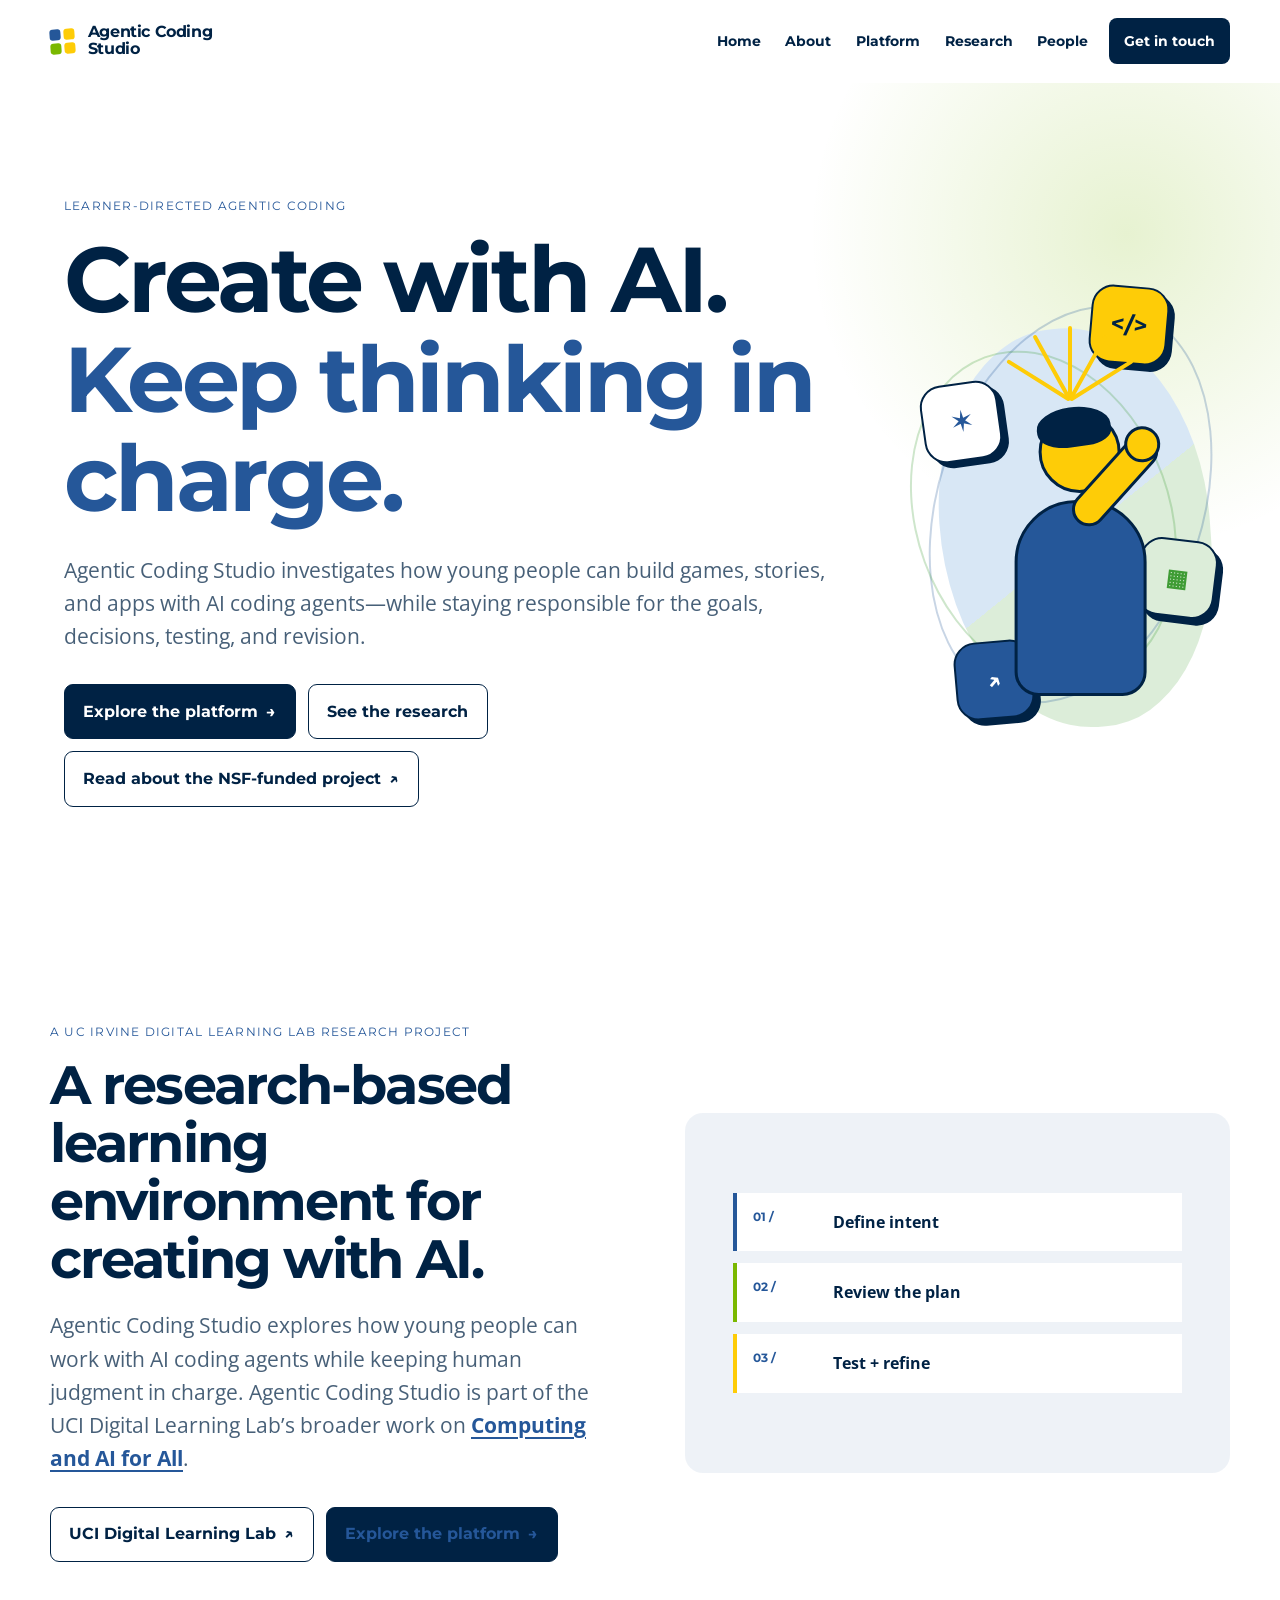
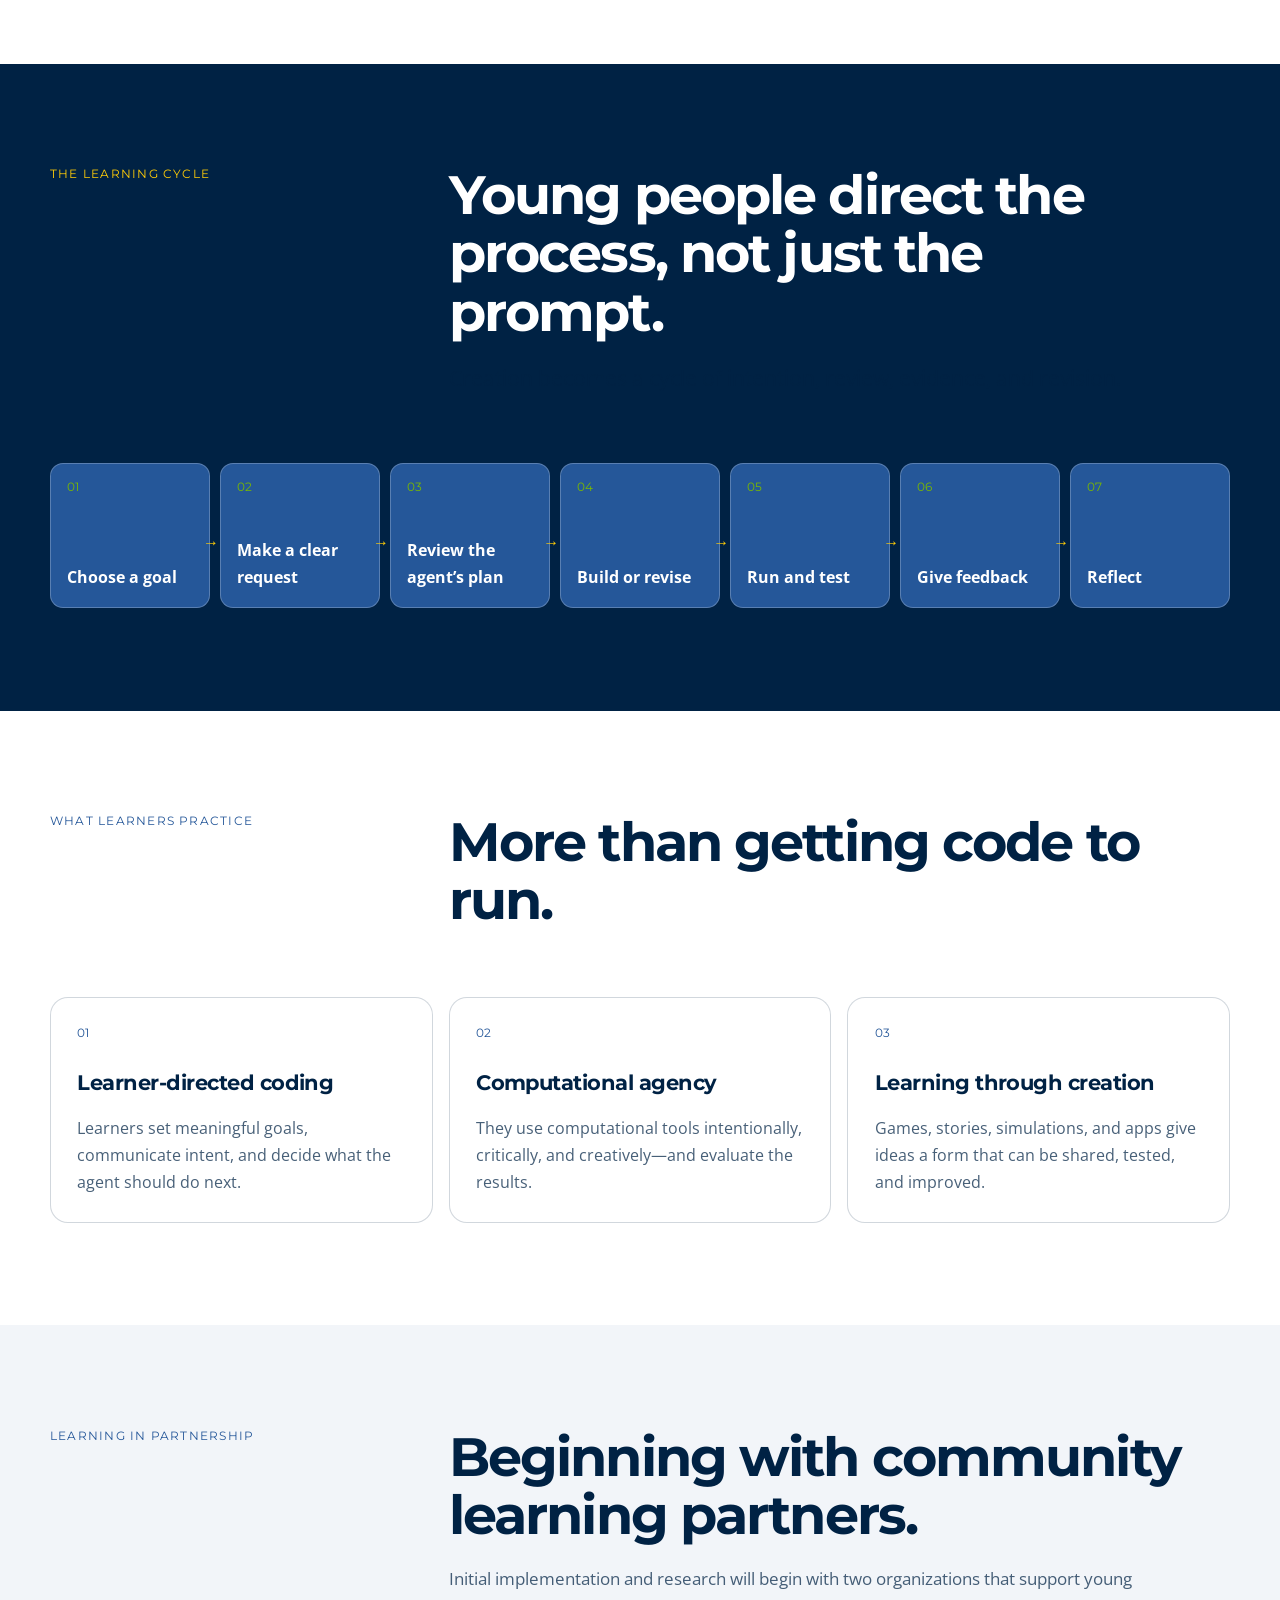
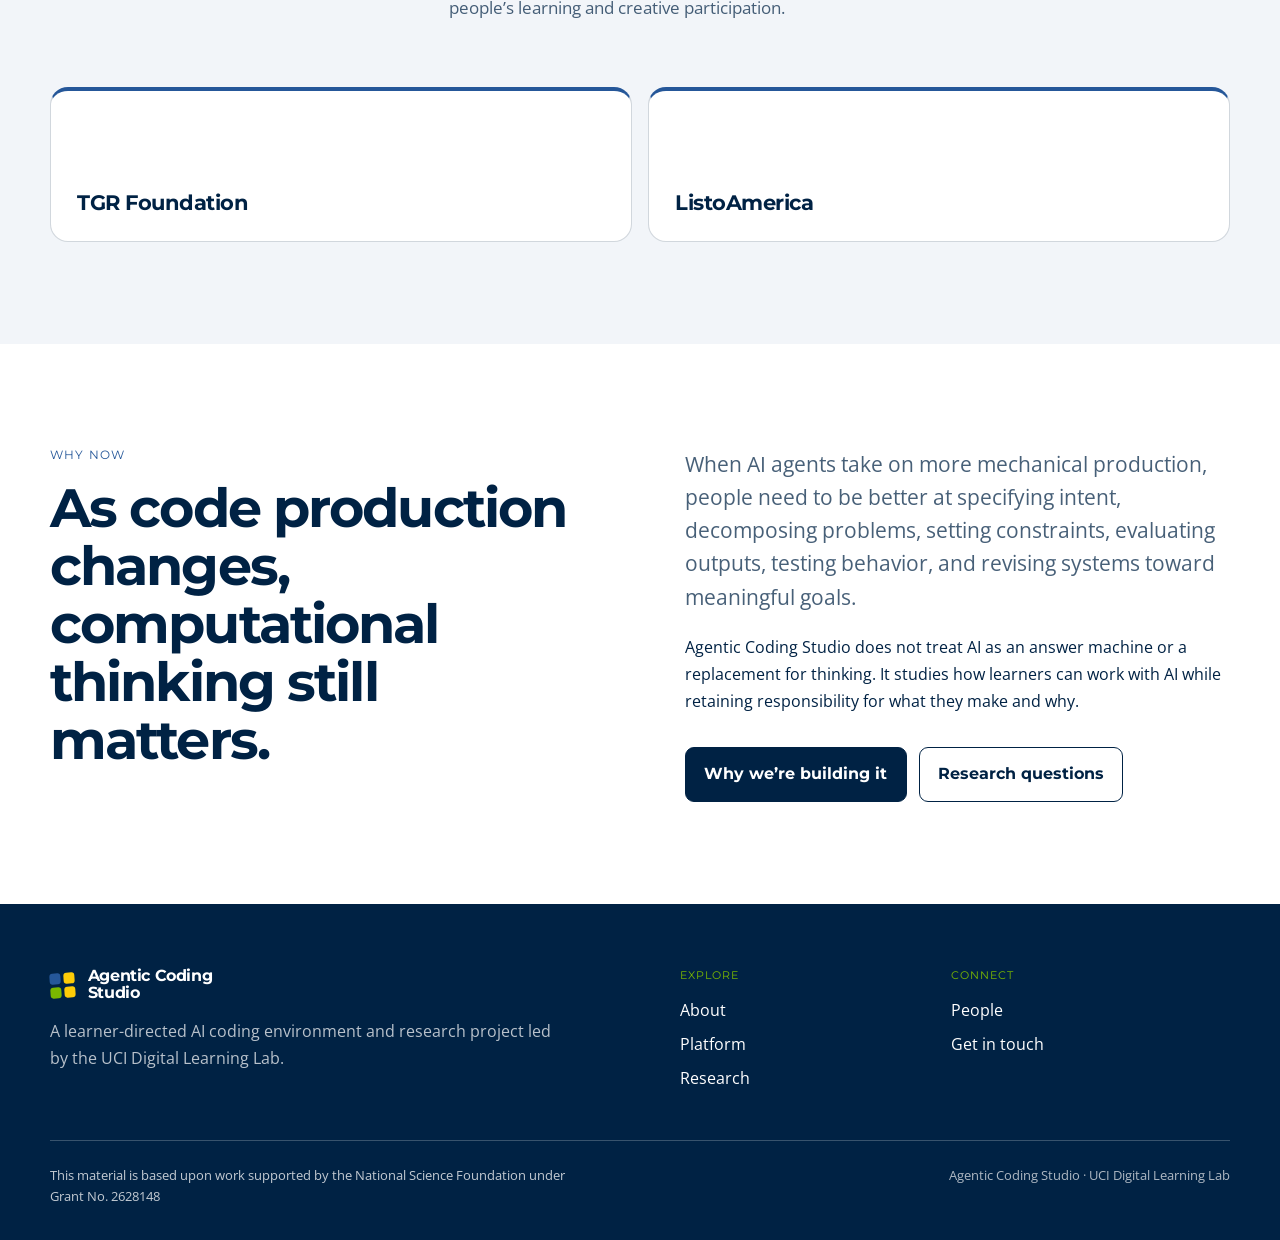
==== index.html @ 03800090 "Style NSF project link as hero button" ====
<!doctype html><html lang="en"><head><meta charset="utf-8"><meta name="viewport" content="width=device-width,initial-scale=1"><meta name="description" content="Young people create with AI while directing, testing, and revising the computational process."><title>Home | Agentic Coding Studio</title><link rel="stylesheet" href="assets/styles.css"></head><body><a class="skip-link" href="#main">Skip to main content</a>
<header class="site-header"><div class="container nav-wrap">
<a class="brand" href="index.html" aria-current="page" aria-label="Agentic Coding Studio home"><span class="brand-mark" aria-hidden="true"><i></i><i></i><i></i><i></i></span><span>Agentic Coding<br>Studio</span></a>
<button class="menu-button" type="button" aria-expanded="false" aria-controls="site-nav">Menu</button>
<nav aria-label="Primary"><ul class="nav-list" id="site-nav">
<li><a href="index.html">Home</a></li><li><a href="about.html">About</a></li><li><a href="platform.html">Platform</a></li><li><a href="research.html">Research</a></li><li><a href="people.html">People</a></li><li><a class="contact-link" href="contact.html">Get in touch</a></li>
</ul></nav></div></header>
<main id="main">
<section class="hero hero-home"><div class="container hero-grid"><div><p class="eyebrow">Learner-directed agentic coding</p><h1>Create with AI.<br><span>Keep thinking in charge.</span></h1><p class="lede">Agentic Coding Studio investigates how young people can build games, stories, and apps with AI coding agents—while staying responsible for the goals, decisions, testing, and revision.</p><div class="actions"><a class="button" href="platform.html">Explore the platform <span aria-hidden="true">→</span></a><a class="button secondary" href="research.html">See the research</a><a class="button secondary" href="https://drive.google.com/file/d/1i6zkVuX5a1_tt1JKTI5XqCLp001dNQ0z/view" target="_blank" rel="noopener">Read about the NSF-funded project <span aria-hidden="true">↗</span></a></div></div><div class="hero-empowerment" aria-label="A learner's idea expanding into code, creative projects, and new possibilities" role="img"><div class="amplify-orbit orbit-one"></div><div class="amplify-orbit orbit-two"></div><div class="possibility possibility-code" aria-hidden="true"><span>&lt;/&gt;</span></div><div class="possibility possibility-idea" aria-hidden="true"><span>✶</span></div><div class="possibility possibility-build" aria-hidden="true"><span>▦</span></div><div class="possibility possibility-grow" aria-hidden="true"><span>↗</span></div><div class="learner" aria-hidden="true"><span class="learner-head"></span><span class="learner-body"></span><span class="learner-arm"></span></div><div class="amplify-rays" aria-hidden="true"><i></i><i></i><i></i><i></i><i></i></div></div></div></section>
<section class="project-overview"><div class="container split center"><div><p class="eyebrow">A UC Irvine Digital Learning Lab research project</p><h2>A research-based learning environment for creating with AI.</h2><p class="lede">Agentic Coding Studio explores how young people can work with AI coding agents while keeping human judgment in charge. Agentic Coding Studio is part of the UCI Digital Learning Lab’s broader work on <a href="https://www.computingandaiforall.org/">Computing and AI for All</a>.</p><div class="actions"><a class="button secondary" href="https://www.digitallearninglab.org/">UCI Digital Learning Lab <span aria-hidden="true">↗</span></a><a class="button" href="platform.html">Explore the platform <span aria-hidden="true">→</span></a></div></div><div class="project-process" aria-label="The learner-centered design process"><div><span>01 /</span><strong>Define intent</strong></div><div><span>02 /</span><strong>Review the plan</strong></div><div><span>03 /</span><strong>Test + refine</strong></div></div></div></section>
<section class="cycle-section"><div class="container"><div class="section-head"><div><p class="eyebrow">The learning cycle</p></div><div><h2>Young people direct the process, not just the prompt.</h2><p class="lede">Creation becomes a cycle of intention, review, evidence, and revision.</p></div></div><ol class="cycle"><li>Choose a goal</li><li>Make a clear request</li><li>Review the agent’s plan</li><li>Build or revise</li><li>Run and test</li><li>Give feedback</li><li>Reflect</li></ol></div></section>
<section><div class="container"><div class="section-head"><p class="eyebrow">What learners practice</p><h2>More than getting code to run.</h2></div><div class="cards"><article class="card"><span class="number">01</span><h3>Learner-directed coding</h3><p>Learners set meaningful goals, communicate intent, and decide what the agent should do next.</p></article><article class="card"><span class="number">02</span><h3>Computational agency</h3><p>They use computational tools intentionally, critically, and creatively—and evaluate the results.</p></article><article class="card"><span class="number">03</span><h3>Learning through creation</h3><p>Games, stories, simulations, and apps give ideas a form that can be shared, tested, and improved.</p></article></div></div></section>
<section class="section-tint"><div class="container"><div class="section-head"><p class="eyebrow">Learning in partnership</p><div><h2>Beginning with community learning partners.</h2><p class="section-intro">Initial implementation and research will begin with two organizations that support young people’s learning and creative participation.</p></div></div><div class="partner-grid partner-grid-two"><a class="card partner partner-link" href="https://tgrfoundation.org/"><h3>TGR Foundation</h3></a><a class="card partner partner-link" href="https://www.listoamerica.org/"><h3>ListoAmerica</h3></a></div></div></section>
<section><div class="container split"><div><p class="eyebrow">Why now</p><h2>As code production changes, computational thinking still matters.</h2></div><div><p class="lede">When AI agents take on more mechanical production, people need to be better at specifying intent, decomposing problems, setting constraints, evaluating outputs, testing behavior, and revising systems toward meaningful goals.</p><p>Agentic Coding Studio does not treat AI as an answer machine or a replacement for thinking. It studies how learners can work with AI while retaining responsibility for what they make and why.</p><div class="actions"><a class="button" href="about.html">Why we’re building it</a><a class="button secondary" href="research.html">Research questions</a></div></div></div></section></main><footer class="site-footer"><div class="container"><div class="footer-grid"><div><a class="brand" href="index.html"><span class="brand-mark" aria-hidden="true"><i></i><i></i><i></i><i></i></span><span>Agentic Coding<br>Studio</span></a><p>A learner-directed AI coding environment and research project led by the UCI Digital Learning Lab.</p></div><div><div class="footer-label">Explore</div><ul><li><a href="about.html">About</a></li><li><a href="platform.html">Platform</a></li><li><a href="research.html">Research</a></li></ul></div><div><div class="footer-label">Connect</div><ul><li><a href="people.html">People</a></li><li><a href="contact.html">Get in touch</a></li></ul></div></div><div class="footer-bottom"><p class="nsf">This material is based upon work supported by the National Science Foundation under Grant No. 2628148</p><span>Agentic Coding Studio · UCI Digital Learning Lab</span></div></div></footer>
<script src="assets/site.js"></script>
</body></html>
---- assets/styles.css ----
@import url('https://fonts.googleapis.com/css2?family=Montserrat:wght@400;700&family=Open+Sans:wght@400;600;700&display=swap');

:root {
  --ink:#002244;
  --muted:#3f5368;
  --paper:#f7f9fb;
  --white:#fff;
  --blue:#255799;
  --blue-dark:#002244;
  --green:#3f9c35;
  --lime:#7ab800;
  --gold:#fecc07;
  --line:#d4dde6;
  --max:1180px;
  --page-gutter:clamp(1.5rem,5vw,5rem);
  --section-space:clamp(4.5rem,9vw,8rem);
}
* { box-sizing:border-box; }
html { scroll-behavior:smooth; }
body { margin:0; background:var(--paper); color:var(--ink); font:400 1rem/1.7 'Open Sans',Arial,sans-serif; }
a { color:inherit; }
img,svg { max-width:100%; }
.skip-link { position:absolute; left:-999px; top:1rem; z-index:99; background:var(--ink); color:white; padding:.7rem 1rem; }
.skip-link:focus { left:1rem; }
.container { width:min(calc(100% - (2 * var(--page-gutter))),var(--max)); margin-inline:auto; }
.site-header { position:sticky; top:0; z-index:20; background:rgba(247,249,251,.94); backdrop-filter:blur(12px); border-bottom:1px solid transparent; }
.site-header.scrolled { border-color:var(--line); }
.nav-wrap { min-height:84px; display:flex; align-items:center; justify-content:space-between; gap:2rem; }
.brand { display:flex; align-items:center; gap:.75rem; text-decoration:none; font-family:Montserrat,Arial,sans-serif; font-weight:700; line-height:1.05; letter-spacing:-.02em; }
.brand-mark { display:grid; grid-template-columns:repeat(2,12px); gap:3px; transform:rotate(-4deg); }
.brand-mark i { display:block; width:12px; height:12px; border-radius:3px; background:var(--blue); }
.brand-mark i:nth-child(2){background:var(--gold)} .brand-mark i:nth-child(3){background:var(--green)} .brand-mark i:nth-child(4){background:var(--lime)}
.nav-list { display:flex; align-items:center; gap:.15rem; list-style:none; padding:0; margin:0; }
.nav-list a { display:block; padding:.65rem .82rem; border-radius:7px; text-decoration:none; font-family:Montserrat,Arial,sans-serif; font-size:.92rem; font-weight:400; }
.nav-list a:hover,.nav-list a:focus-visible { background:white; }
.nav-list a[aria-current=page] { color:var(--blue); }
.nav-list .contact-link { margin-left:.5rem; background:var(--ink); color:white; padding:.62rem .9rem; }
.nav-list .contact-link:hover { background:var(--blue); }
.menu-button { display:none; border:1px solid var(--line); background:white; border-radius:8px; padding:.55rem .7rem; font:inherit; font-weight:600; }
.eyebrow { margin:0 0 1.15rem; color:var(--blue); font:400 .78rem/1.4 Montserrat,Arial,sans-serif; text-transform:uppercase; letter-spacing:.1em; }
h1,h2,h3 { margin-top:0; font-family:Montserrat,Arial,sans-serif; font-weight:700; line-height:1.12; letter-spacing:-.035em; }
h1 { font-size:clamp(3rem,7vw,6.4rem); max-width:950px; margin-bottom:1.5rem; }
h2 { font-size:clamp(2rem,4.5vw,3.8rem); margin-bottom:1.25rem; }
h3 { font-size:1.35rem; letter-spacing:-.025em; }
.lede { max-width:760px; color:var(--muted); font-size:clamp(1.08rem,2vw,1.35rem); line-height:1.55; }
.hero { padding:clamp(4rem,9vw,8rem) 0 4.5rem; overflow:hidden; }
.hero-home { min-height:calc(100vh - 84px); display:flex; align-items:center; position:relative; }
.hero-home h1 span { color:var(--blue); }
.hero-grid { display:grid; grid-template-columns:minmax(0,1.4fr) minmax(260px,.6fr); gap:3rem; align-items:center; width:100%; }
.hero-empowerment { min-height:460px; position:relative; isolation:isolate; }
.hero-empowerment:before { content:''; position:absolute; inset:12% 2% 1% 8%; z-index:-3; border-radius:48% 52% 45% 55%; background:linear-gradient(145deg,#d8e7f5 0 52%,#dcedd9 52%); transform:rotate(-4deg); }
.amplify-orbit { position:absolute; z-index:-2; border:2px solid var(--blue); border-radius:50%; opacity:.25; }
.orbit-one { inset:6% 4% 5% 7%; transform:rotate(18deg); }
.orbit-two { inset:16% 15% 9% 0; border-color:var(--green); transform:rotate(-20deg); }
.possibility { position:absolute; width:78px; aspect-ratio:1; display:grid; place-items:center; border:2px solid var(--ink); border-radius:22px; box-shadow:6px 6px 0 var(--ink); font:700 1.45rem Montserrat,Arial,sans-serif; }
.possibility-code { top:3%; right:16%; background:var(--gold); transform:rotate(5deg); }
.possibility-idea { top:24%; left:2%; background:white; color:var(--blue); transform:rotate(-8deg); }
.possibility-build { right:0; bottom:25%; background:#dcedd9; color:var(--green); transform:rotate(7deg); }
.possibility-grow { left:13%; bottom:3%; background:var(--blue); color:white; transform:rotate(-5deg); }
.learner { position:absolute; left:50%; bottom:8%; width:170px; height:285px; transform:translateX(-42%); }
.learner-head { position:absolute; top:0; left:50%; width:82px; height:82px; border:3px solid var(--ink); border-radius:50%; background:var(--gold); transform:translateX(-50%); }
.learner-head:after { content:''; position:absolute; inset:-7px 7px 43px -5px; border-radius:50% 55% 35% 45%; background:var(--ink); transform:rotate(-8deg); }
.learner-body { position:absolute; left:20px; bottom:0; width:132px; height:196px; border:3px solid var(--ink); border-radius:62px 62px 24px 24px; background:var(--blue); }
.learner-arm { position:absolute; top:94px; right:-25px; width:112px; height:34px; border:3px solid var(--ink); border-radius:30px; background:var(--gold); transform:rotate(-48deg); transform-origin:left center; }
.learner-arm:after { content:''; position:absolute; right:-10px; top:-8px; width:30px; height:30px; border:3px solid var(--ink); border-radius:50%; background:var(--gold); }
.amplify-rays { position:absolute; top:6%; left:48%; width:20px; height:100px; }
.amplify-rays i { position:absolute; bottom:0; left:8px; width:4px; height:74px; border-radius:4px; background:var(--gold); transform-origin:bottom; }
.amplify-rays i:nth-child(1){transform:rotate(-58deg)} .amplify-rays i:nth-child(2){transform:rotate(-29deg)} .amplify-rays i:nth-child(3){transform:rotate(0)} .amplify-rays i:nth-child(4){transform:rotate(29deg)} .amplify-rays i:nth-child(5){transform:rotate(58deg)}
.actions { display:flex; flex-wrap:wrap; gap:.75rem; margin-top:2rem; }
.button { display:inline-flex; align-items:center; gap:.55rem; padding:.9rem 1.2rem; border:1px solid var(--ink); border-radius:8px; background:var(--ink); color:white; text-decoration:none; font-family:Montserrat,Arial,sans-serif; font-weight:700; }
.button:hover { background:var(--blue); border-color:var(--blue); }
.button.secondary { background:transparent; color:var(--ink); }
.button.secondary:hover { background:white; border-color:var(--ink); }
section { padding:var(--section-space) 0; }
.section-head { display:grid; grid-template-columns:.7fr 1.3fr; gap:3rem; margin-bottom:3rem; }
.section-head h2 { max-width:720px; }
.cycle-section { background:var(--ink); color:white; }
.cycle-section .eyebrow { color:var(--gold); }
.cycle { list-style:none; padding:0; margin:3.5rem 0 0; display:grid; grid-template-columns:repeat(7,1fr); gap:.65rem; counter-reset:cycle; }
.cycle li { counter-increment:cycle; position:relative; min-height:160px; background:#25333d; border-radius:12px; padding:1rem; font-weight:600; display:flex; flex-direction:column; justify-content:space-between; }
.cycle li:before { content:'0' counter(cycle); color:var(--gold); font:400 .75rem Montserrat,Arial,sans-serif; }
.cycle li:not(:last-child):after { content:'→'; position:absolute; right:-.62rem; top:45%; z-index:2; color:var(--gold); }
.cards { display:grid; grid-template-columns:repeat(3,1fr); gap:1rem; }
.card { background:white; border:1px solid var(--line); border-radius:14px; padding:1.6rem; }
.card p { color:var(--muted); margin-bottom:0; }
.card .number { font:400 .78rem Montserrat,Arial,sans-serif; color:var(--blue); }
.card.accent { background:var(--blue); color:white; border:0; } .card.accent p { color:#e5ebff; }
.split { display:grid; grid-template-columns:1fr 1fr; gap:clamp(2rem,7vw,7rem); align-items:start; }
.quote-panel { padding:clamp(2rem,4vw,3rem); background:var(--gold); border-radius:16px; font-size:1.4rem; font-weight:600; line-height:1.5; }
.page-hero { border-bottom:1px solid var(--line); }
.page-hero h1 { font-size:clamp(3rem,6vw,5.4rem); }
.question-list { list-style:none; padding:0; margin:0; }
.question-list li { padding:1rem 0; border-bottom:1px solid var(--line); font-size:1.12rem; font-weight:600; }
.pill-list { display:flex; flex-wrap:wrap; gap:.6rem; padding:0; list-style:none; }
.pill-list li { border:1px solid var(--line); background:white; border-radius:99px; padding:.55rem .9rem; font-weight:600; }
.feature { display:grid; grid-template-columns:80px 1fr; gap:1.5rem; padding:2.5rem 0; border-top:1px solid var(--line); }
.feature:last-child { border-bottom:1px solid var(--line); }
.feature-num { width:52px; height:52px; display:grid; place-items:center; background:#dcedd9; border-radius:12px; font:400 .8rem Montserrat,Arial,sans-serif; }
.status { display:inline-block; margin-bottom:.8rem; color:var(--blue-dark); background:#d8e7f5; border-radius:99px; padding:.3rem .65rem; font:400 .7rem Montserrat,Arial,sans-serif; text-transform:uppercase; letter-spacing:.06em; }
.research-area { border-top:4px solid var(--blue); }
.foundation-grid { display:grid; grid-template-columns:repeat(2,1fr); gap:1rem; }
.timeline { display:grid; grid-template-columns:1fr 1fr; gap:1rem; }
.phase { border-left:4px solid var(--gold); padding:1.75rem; background:white; }
.phase.future { border-color:var(--green); }
.people-grid { display:grid; grid-template-columns:repeat(2,1fr); gap:1rem; }
.person { min-height:240px; display:flex; flex-direction:column; justify-content:space-between; }
.person .role { color:var(--blue); font:400 .77rem Montserrat,Arial,sans-serif; text-transform:uppercase; letter-spacing:.05em; }
.person p { margin-bottom:0; }
.advisors { display:grid; grid-template-columns:repeat(4,1fr); gap:1rem; }
.advisor { background:transparent; border-top:3px solid var(--ink); padding:1.2rem 0; }
.advisor-photo-frame { width:200px; height:200px; margin:0 0 1.25rem; overflow:hidden; border-radius:12px; }
.advisor-photo { display:block; width:200px; height:200px; object-fit:cover; }
.advisor-photo-placeholder { display:grid; place-items:center; border:2px dashed #a7afaf; background:var(--soft); color:var(--blue); font:700 2rem Montserrat,Arial,sans-serif; }
.advisor-photo-yasmin { object-position:center 24%; }
.advisor-photo-mitchel { object-position:center 38%; }
.advisor-photo-advait { object-position:34% center; }
.placeholder { border:2px dashed #a7afaf; border-radius:14px; padding:2rem; background:rgba(255,255,255,.5); }
.todo { font:400 .75rem Montserrat,Arial,sans-serif; color:var(--blue); text-transform:uppercase; }
.site-footer { background:var(--ink); color:white; padding:3.5rem 0 2rem; }
.footer-grid { display:grid; grid-template-columns:1.4fr .6fr .6fr; gap:2rem; }
.site-footer .brand { max-width:210px; margin-bottom:1rem; }
.site-footer p { color:#b9c2c7; max-width:500px; }
.site-footer ul { list-style:none; padding:0; margin:0; }
.site-footer a { color:#dfe5e7; text-decoration:none; }
.site-footer a:hover { color:var(--gold); }
.footer-label { font:400 .72rem Montserrat,Arial,sans-serif; text-transform:uppercase; color:var(--gold); letter-spacing:.08em; margin-bottom:.8rem; }
.footer-bottom { border-top:1px solid #3d4951; margin-top:3rem; padding-top:1.5rem; font-size:.85rem; color:#aeb8bd; }
@media (max-width:900px){ .menu-button{display:block}.nav-list{display:none;position:absolute;top:75px;left:1.25rem;right:1.25rem;flex-direction:column;align-items:stretch;background:white;border:1px solid var(--line);padding:.75rem;border-radius:12px;box-shadow:0 10px 25px #17222b22}.nav-list.open{display:flex}.nav-list .contact-link{margin-left:0}.hero-grid,.split,.section-head{grid-template-columns:1fr}.hero-empowerment{min-height:420px;max-width:500px;width:100%;margin:auto}.cycle{grid-template-columns:repeat(2,1fr)}.cycle li:not(:last-child):after{display:none}.cards{grid-template-columns:1fr 1fr}.advisors{grid-template-columns:1fr 1fr}.footer-grid{grid-template-columns:1fr 1fr}.footer-grid>div:first-child{grid-column:1/-1}}
@media (max-width:600px){:root{--page-gutter:1.25rem;--section-space:4rem}.nav-wrap{min-height:72px}.brand{font-size:.9rem}h1{font-size:2.8rem}.hero{padding:4rem 0}.hero-home{min-height:auto}.hero-grid{gap:1.5rem}.hero-empowerment{min-height:360px}.possibility{width:62px;border-radius:17px;box-shadow:4px 4px 0 var(--ink);font-size:1.15rem}.learner{height:235px;transform:translateX(-46%) scale(.82);transform-origin:bottom}.amplify-rays{top:2%;transform:scale(.75)}.cycle,.cards,.foundation-grid,.timeline,.people-grid,.advisors,.footer-grid{grid-template-columns:1fr}.feature{grid-template-columns:1fr;gap:.75rem}.footer-grid>div:first-child{grid-column:auto}.section-head{gap:.75rem}.card{padding:1.5rem}}
@media (prefers-reduced-motion:reduce){html{scroll-behavior:auto}}
:root{--ink:#002244;--muted:rgba(0,34,68,.72);--paper:#fff;--white:#fff;--blue:#255799;--blue-2:#255799;--mint:#7ab800;--lime:#7ab800;--gold:#fecc07;--coral:#fecc07;--line:rgba(0,34,68,.18);--soft:rgba(37,87,153,.08);--max:1180px;--radius:18px;--shadow:0 18px 50px rgba(0,34,68,.12)}
*{box-sizing:border-box}html{scroll-behavior:smooth}body{margin:0;background:var(--paper);color:var(--ink);font:400 1rem/1.68 'Open Sans',Arial,sans-serif}a{color:inherit;text-underline-offset:.2em}p{margin-top:0}img,svg{max-width:100%}.container{width:min(calc(100% - 3rem),var(--max));margin-inline:auto}.narrow{max-width:780px}.skip-link{position:fixed;left:1rem;top:-5rem;z-index:100;background:var(--ink);color:white;padding:.75rem 1rem;border-radius:8px}.skip-link:focus{top:1rem}
:focus-visible{outline:3px solid var(--gold);outline-offset:3px}.site-header{position:sticky;top:0;z-index:20;background:rgba(255,255,255,.94);backdrop-filter:blur(14px);border-bottom:1px solid transparent}.site-header.scrolled{border-color:var(--line);box-shadow:0 4px 20px rgba(0,34,68,.04)}.nav-wrap{min-height:82px;display:flex;align-items:center;justify-content:space-between;gap:2rem}.brand{font-family:Montserrat,Arial,sans-serif;display:flex;align-items:center;gap:.8rem;text-decoration:none;font-weight:700;line-height:1.05;letter-spacing:-.025em}.brand-mark{display:grid;grid-template-columns:repeat(2,11px);gap:3px;transform:rotate(-4deg)}.brand-mark i{width:11px;height:11px;border-radius:3px;background:var(--blue-2)}.brand-mark i:nth-child(2){background:var(--gold)}.brand-mark i:nth-child(3){background:var(--mint)}.brand-mark i:nth-child(4){background:var(--coral)}.nav-list{display:flex;align-items:center;gap:.1rem;list-style:none;padding:0;margin:0}.nav-list a{font-family:Montserrat,Arial,sans-serif;display:block;padding:.6rem .72rem;border-radius:8px;text-decoration:none;font-size:.9rem;font-weight:700}.nav-list a:hover,.nav-list a:focus-visible{background:white}.nav-list a[aria-current=page]{color:var(--blue-2);box-shadow:inset 0 -2px var(--blue-2);border-radius:0}.nav-list .contact-link{margin-left:.45rem;background:var(--ink);color:white;padding:.68rem .95rem;border-radius:8px}.nav-list .contact-link:hover{background:var(--blue)}.menu-button{display:none;min-height:44px;border:1px solid var(--line);background:white;border-radius:9px;padding:.55rem .8rem;font:700 .9rem Montserrat,Arial,sans-serif}
.hero{padding:clamp(4.5rem,9vw,8rem) 0;overflow:hidden}.hero-home{min-height:calc(92vh - 82px);display:flex;align-items:center;position:relative;background:radial-gradient(circle at 88% 18%,rgba(122,184,0,.18),transparent 24%),linear-gradient(180deg,#fff,transparent)}.hero-home .container{width:min(calc(100% - clamp(2rem,10vw,9rem)),1240px)}.hero-grid{display:grid;grid-template-columns:minmax(0,1.45fr) minmax(300px,.55fr);gap:clamp(2.5rem,5vw,5rem);align-items:center;width:100%}.kicker,.eyebrow{margin:0 0 1rem;color:var(--blue-2);font:400 .77rem/1.3 Montserrat,Arial,sans-serif;text-transform:uppercase;letter-spacing:.1em}.kicker{display:inline-flex;gap:.55rem;align-items:center;color:var(--blue)}.kicker:before{content:'';width:24px;height:2px;background:var(--coral)}h1,h2,h3{margin-top:0;line-height:1.08;letter-spacing:-.035em;font-family:Montserrat,Arial,sans-serif;font-weight:700}h1{font-size:clamp(3.4rem,7vw,6.8rem);max-width:980px;margin-bottom:1.5rem}h2{font-size:clamp(2.15rem,4.2vw,3.7rem);margin-bottom:1.25rem}h3{font-size:1.3rem;letter-spacing:-.025em}.hero-home h1{font-size:clamp(3.4rem,7.2vw,6.7rem)}.hero-home h1 span{color:var(--blue-2)}.lede{max-width:770px;color:var(--muted);font-size:clamp(1.08rem,2vw,1.34rem);line-height:1.55}.actions{display:flex;flex-wrap:wrap;gap:.75rem;margin-top:2rem}.button{font-family:Montserrat,Arial,sans-serif;display:inline-flex;align-items:center;justify-content:center;gap:.5rem;min-height:48px;padding:.82rem 1.15rem;border:1px solid var(--ink);border-radius:9px;background:var(--ink);color:white;text-decoration:none;font-weight:700}.button:hover{background:var(--blue);border-color:var(--blue)}.button.secondary{background:transparent;color:var(--ink)}.button.secondary:hover{background:white;border-color:var(--ink)}.button.light{background:white;color:var(--ink);border-color:white}.text-link{font-weight:700;color:var(--blue);text-decoration-thickness:2px}.hero-art{min-height:430px;position:relative;margin-inline:1rem}.orbit{position:absolute;inset:6%;border:2px dashed rgba(0,34,68,.38);border-radius:48% 42% 52% 44%;transform:rotate(7deg)}.orbit:after{content:'Learner';position:absolute;inset:33%;display:grid;place-items:center;border-radius:50%;background:var(--ink);color:white;font:400 .8rem Montserrat,Arial,sans-serif;box-shadow:0 0 0 12px var(--paper)}.block{position:absolute;z-index:2;padding:1rem 1.1rem;border:2px solid var(--ink);border-radius:13px;background:white;box-shadow:6px 6px 0 var(--ink);font:400 .76rem Montserrat,Arial,sans-serif}.block.one{top:6%;left:4%;background:var(--gold);transform:rotate(-5deg)}.block.two{top:36%;right:2%;background:var(--mint);transform:rotate(4deg)}.block.three{bottom:8%;left:10%;background:var(--coral);transform:rotate(-2deg)}
section{padding:clamp(4.5rem,8vw,7rem) 0}.section-tint{background:rgba(37,87,153,.06)}.section-dark{background:var(--ink);color:white}.section-dark .eyebrow{color:var(--mint)}.section-dark .lede,.section-dark p{color:rgba(255,255,255,.82)}.section-head{display:grid;grid-template-columns:.62fr 1.38fr;gap:3rem;margin-bottom:3rem}.section-head h2{max-width:760px}.section-intro{max-width:720px;color:var(--muted);font-size:1.08rem}.split{display:grid;grid-template-columns:1fr 1fr;gap:clamp(2.5rem,7vw,7rem);align-items:start}.split.center{align-items:center}.cards{display:grid;grid-template-columns:repeat(3,1fr);gap:1rem}.card{background:white;border:1px solid var(--line);border-radius:var(--radius);padding:1.65rem}.card p{color:var(--muted);margin-bottom:0}.card .number{display:block;margin-bottom:2rem;font:400 .76rem Montserrat,Arial,sans-serif;color:var(--blue-2)}.card-accent{border-top:4px solid var(--blue-2)}.card.dark{background:#255799;border-color:rgba(255,255,255,.24);color:white}.card.dark p{color:rgba(255,255,255,.82)}.quote-panel{padding:2rem;background:var(--gold);border-radius:var(--radius);font-size:1.3rem;font-weight:700;line-height:1.45;box-shadow:var(--shadow)}
.cycle-wrap{position:relative}.cycle{list-style:none;padding:0;margin:2.5rem 0 0;display:grid;grid-template-columns:repeat(7,1fr);gap:.65rem;counter-reset:cycle}.cycle li{counter-increment:cycle;position:relative;min-height:145px;background:#255799;border:1px solid rgba(255,255,255,.24);border-radius:13px;padding:1rem;font-weight:700;display:flex;flex-direction:column;justify-content:space-between}.cycle li:before{content:'0' counter(cycle);color:var(--mint);font:400 .74rem Montserrat,Arial,sans-serif}.cycle li:not(:last-child):after{content:'→';position:absolute;right:-.65rem;top:45%;z-index:2;color:var(--gold)}.cycle-note{margin:1.2rem 0 0;text-align:right;font:400 .78rem Montserrat,Arial,sans-serif;color:var(--mint)!important}.project-grid{display:grid;grid-template-columns:repeat(5,1fr);gap:.8rem}.project-type{min-height:180px;padding:1.25rem;border-radius:var(--radius);display:flex;flex-direction:column;justify-content:space-between;border:1px solid var(--line);background:white}.project-type:nth-child(2){background:var(--mint)}.project-type:nth-child(4){background:rgba(254,204,7,.35)}.project-type .icon{font-size:2rem}.project-type h3{margin-bottom:0}.setting-list,.pill-list{display:flex;flex-wrap:wrap;gap:.65rem;padding:0;list-style:none}.setting-list li,.pill-list li{border:1px solid var(--line);background:white;border-radius:99px;padding:.58rem .95rem;font-weight:700}.informal-section .section-head{margin-bottom:2.5rem}.setting-grid{display:grid;grid-template-columns:repeat(6,1fr);gap:1rem}.setting-card{grid-column:span 2;min-height:210px;padding:1.4rem;border:1px solid rgba(255,255,255,.24);border-radius:var(--radius);background:#255799;display:flex;flex-direction:column;justify-content:space-between}.setting-card:nth-child(4){grid-column:2/span 2}.setting-card h3{margin:0 0 .65rem;color:white}.setting-card p{margin:0;color:rgba(255,255,255,.82)}.setting-num{color:var(--gold);font:400 .75rem Montserrat,Arial,sans-serif}.partner-grid{display:grid;grid-template-columns:repeat(3,1fr);gap:1rem}.partner{min-height:155px;display:flex;align-items:flex-end;border-top:4px solid var(--blue-2)}.partner h3{margin:0}.cta-panel{padding:clamp(2rem,5vw,4rem);border-radius:24px;background:var(--blue);color:white;display:grid;grid-template-columns:1.2fr .8fr;gap:2rem;align-items:end}.cta-panel h2{margin-bottom:.5rem}.cta-panel p{color:rgba(255,255,255,.88)}.cta-panel .actions{justify-content:flex-end}
.page-hero{padding-bottom:clamp(3.5rem,7vw,6rem);border-bottom:1px solid var(--line);background:linear-gradient(135deg,rgba(122,184,0,.10),transparent 50%)}.page-hero h1{font-size:clamp(3rem,6vw,5.5rem)}.page-meta{margin-top:2rem;display:flex;gap:1rem;flex-wrap:wrap;color:var(--muted);font:400 .76rem Montserrat,Arial,sans-serif;text-transform:uppercase}.principles{display:grid;grid-template-columns:repeat(2,1fr);gap:1rem}.principle{padding:1.6rem;border-left:4px solid var(--coral);background:white}.principle:nth-child(2n){border-color:var(--mint)}.principle h3{margin-bottom:.5rem}.question-list{list-style:none;padding:0;margin:0}.question-list li{display:grid;grid-template-columns:42px 1fr;gap:1rem;padding:1.15rem 0;border-bottom:1px solid var(--line);font-weight:700}.question-list li:before{content:'?';width:32px;height:32px;display:grid;place-items:center;border-radius:50%;background:var(--mint);font:400 1rem Montserrat,Arial,sans-serif}.feature{display:grid;grid-template-columns:70px 1fr;gap:1.5rem;padding:2.5rem 0;border-top:1px solid var(--line)}.feature:last-child{border-bottom:1px solid var(--line)}.feature-num{width:52px;height:52px;display:grid;place-items:center;background:var(--mint);border-radius:12px;font:400 .78rem Montserrat,Arial,sans-serif}.status{display:inline-block;margin-bottom:.8rem;color:var(--blue);background:rgba(122,184,0,.18);border-radius:99px;padding:.32rem .68rem;font:400 .68rem Montserrat,Arial,sans-serif;text-transform:uppercase;letter-spacing:.06em}.status.gold{background:rgba(254,204,7,.25)}.platform-diagram{background:white;border:1px solid var(--line);border-radius:22px;padding:2rem;box-shadow:var(--shadow)}.diagram-row{display:grid;grid-template-columns:1fr auto 1fr;align-items:center;gap:.8rem}.diagram-box{min-height:135px;padding:1.2rem;border-radius:14px;background:var(--soft)}.diagram-box:last-child{background:var(--mint)}.diagram-center{font-size:1.5rem;color:var(--blue)}.foundation-grid{display:grid;grid-template-columns:repeat(4,1fr);gap:1rem}.evidence-grid{display:grid;grid-template-columns:repeat(3,1fr);gap:1rem}.evidence{border-top:3px solid var(--gold);padding-top:1rem}.timeline{display:grid;grid-template-columns:repeat(2,1fr);gap:1rem}.phase{border-left:4px solid var(--gold);padding:1.6rem;background:white;border-radius:0 14px 14px 0}.phase.future{border-color:var(--mint)}.people-grid{display:grid;grid-template-columns:repeat(2,1fr);gap:1rem}.person{min-height:245px;display:flex;flex-direction:column;justify-content:space-between}.person .role{color:var(--blue-2);font:400 .73rem Montserrat,Arial,sans-serif;text-transform:uppercase;letter-spacing:.05em}.person h3{font-size:1.55rem}.advisors{display:grid;grid-template-columns:repeat(4,1fr);gap:1rem}.advisor{border-top:3px solid var(--ink);padding:1.2rem 0}.placeholder{border:2px dashed rgba(0,34,68,.38);border-radius:var(--radius);padding:2rem;background:rgba(255,255,255,.55)}.todo{font:400 .72rem Montserrat,Arial,sans-serif;color:var(--blue-2);text-transform:uppercase}.contact-paths{display:grid;grid-template-columns:repeat(2,1fr);gap:1rem}.contact-path{padding:1.5rem;background:white;border-radius:var(--radius);border:1px solid var(--line)}
.platform-preview{border-block:1px solid var(--line)}.platform-entry{display:grid;grid-template-columns:minmax(0,.85fr) minmax(420px,1.15fr);gap:clamp(2rem,6vw,6rem);align-items:center;margin-bottom:clamp(3.5rem,7vw,6rem)}.platform-entry .button{margin-top:.75rem}.platform-shot{margin:0;min-width:0}.platform-shot-frame{overflow:hidden;border:1px solid var(--line);border-radius:16px;background:white;box-shadow:var(--shadow)}.platform-shot img{display:block;width:100%;height:auto}.platform-shot figcaption{padding:1.2rem .2rem 0}.platform-shot figcaption strong{display:block;margin:.35rem 0 .45rem;font:700 1.15rem/1.3 Montserrat,Arial,sans-serif}.platform-shot figcaption p{max-width:680px;margin:0;color:var(--muted)}.figure-label{color:var(--blue);font:400 .7rem/1.3 Montserrat,Arial,sans-serif;text-transform:uppercase;letter-spacing:.08em}.platform-shot-home .platform-shot-frame{border-top:4px solid var(--gold)}.platform-shot-workspace .platform-shot-frame{border-top:4px solid var(--mint)}.platform-shot-workspace figcaption{display:grid;grid-template-columns:minmax(0,1fr) minmax(420px,.9fr);gap:2rem}.workspace-key{display:grid;grid-template-columns:repeat(3,1fr);gap:.65rem;margin:0;padding:0;list-style:none}.workspace-key li{padding:.8rem;border-left:3px solid var(--gold);background:white;color:var(--muted);font-size:.85rem}.workspace-key li:nth-child(2){border-color:var(--mint)}.workspace-key li:nth-child(3){border-color:var(--blue)}.workspace-key span{display:block;color:var(--ink);font:700 .72rem Montserrat,Arial,sans-serif;text-transform:uppercase;letter-spacing:.04em}
.site-footer{background:var(--ink);color:white;padding:4rem 0 2rem}.footer-grid{display:grid;grid-template-columns:1.5fr .6fr .7fr;gap:2rem}.site-footer .brand{max-width:220px;margin-bottom:1rem}.site-footer p{color:rgba(255,255,255,.72);max-width:520px}.site-footer ul{list-style:none;padding:0;margin:0}.site-footer li+li{margin-top:.45rem}.site-footer a{color:#fff;text-decoration:none}.site-footer a:hover{text-decoration:underline;color:var(--mint)}.footer-label{font:400 .7rem Montserrat,Arial,sans-serif;text-transform:uppercase;color:var(--mint);letter-spacing:.09em;margin-bottom:.9rem}.footer-bottom{border-top:1px solid rgba(255,255,255,.22);margin-top:3rem;padding-top:1.5rem;display:grid;grid-template-columns:1fr auto;gap:2rem;font-size:.8rem;color:rgba(255,255,255,.68)}.nsf{max-width:720px;margin:0!important;color:rgba(255,255,255,.76)!important}
@media(max-width:950px){.menu-button{display:block}.nav-list{display:none;position:absolute;top:72px;left:1.5rem;right:1.5rem;flex-direction:column;align-items:stretch;background:white;border:1px solid var(--line);padding:.75rem;border-radius:12px;box-shadow:var(--shadow)}.nav-list.open{display:flex}.nav-list .contact-link{margin-left:0}.nav-list a[aria-current=page]{box-shadow:none;background:var(--soft);border-radius:8px}.hero-grid,.split,.section-head,.cta-panel{grid-template-columns:1fr}.hero-art{min-height:340px;max-width:510px;width:calc(100% - 2rem);margin:auto}.cycle{grid-template-columns:repeat(4,1fr)}.cycle li:not(:last-child):after{display:none}.cards,.evidence-grid{grid-template-columns:repeat(2,1fr)}.project-grid{grid-template-columns:repeat(3,1fr)}.setting-grid{grid-template-columns:repeat(2,1fr)}.setting-card,.setting-card:nth-child(4){grid-column:auto}.foundation-grid{grid-template-columns:repeat(2,1fr)}.cta-panel .actions{justify-content:flex-start}.footer-grid{grid-template-columns:1fr 1fr}.footer-grid>div:first-child{grid-column:1/-1}}
@media(max-width:620px){.container{width:min(calc(100% - 2rem),var(--max))}.hero-home .container{width:calc(100% - 2rem)}.nav-wrap{min-height:72px}.brand{font-size:.9rem}h1,.hero-home h1{font-size:clamp(2.8rem,14vw,4rem)}.hero{padding:3.7rem 0}.hero-home{min-height:auto}.hero-grid{gap:1rem}.hero-art{min-height:290px}.block{padding:.75rem;font-size:.66rem}.cycle,.cards,.project-grid,.partner-grid,.setting-grid,.principles,.foundation-grid,.evidence-grid,.timeline,.people-grid,.advisors,.contact-paths,.footer-grid{grid-template-columns:1fr}.cycle li{min-height:95px}.project-type{min-height:125px}.setting-card{min-height:165px}.feature{grid-template-columns:1fr;gap:.5rem}.section-head{gap:.4rem}.card{padding:1.35rem}.footer-grid>div:first-child{grid-column:auto}.footer-bottom{grid-template-columns:1fr}.diagram-row{grid-template-columns:1fr}.diagram-center{text-align:center;transform:rotate(90deg)}.workspace-key{grid-template-columns:1fr}}
.hero{padding:clamp(4.5rem,9vw,8rem) 0;overflow:hidden}.hero-home{min-height:calc(92vh - 82px);display:flex;align-items:center;position:relative;background:radial-gradient(circle at 88% 18%,rgba(122,184,0,.18),transparent 24%),linear-gradient(180deg,#fff,transparent)}.hero-grid{display:grid;grid-template-columns:minmax(0,1.45fr) minmax(300px,.55fr);gap:4rem;align-items:center;width:100%}.kicker,.eyebrow{margin:0 0 1rem;color:var(--blue-2);font:400 .77rem/1.3 Montserrat,Arial,sans-serif;text-transform:uppercase;letter-spacing:.1em}.kicker{display:inline-flex;gap:.55rem;align-items:center;color:var(--blue)}.kicker:before{content:'';width:24px;height:2px;background:var(--coral)}h1,h2,h3{margin-top:0;line-height:1.08;letter-spacing:-.035em;font-family:Montserrat,Arial,sans-serif;font-weight:700}h1{font-size:clamp(3.4rem,7vw,6.8rem);max-width:980px;margin-bottom:1.5rem}h2{font-size:clamp(2.15rem,4.2vw,3.7rem);margin-bottom:1.25rem}h3{font-size:1.3rem;letter-spacing:-.025em}.hero-home h1{font-size:clamp(3.4rem,7.2vw,6.7rem)}.hero-home h1 span{color:var(--blue-2)}.lede{max-width:770px;color:var(--muted);font-size:clamp(1.08rem,2vw,1.34rem);line-height:1.55}.actions{display:flex;flex-wrap:wrap;gap:.75rem;margin-top:2rem}.button{font-family:Montserrat,Arial,sans-serif;display:inline-flex;align-items:center;justify-content:center;gap:.5rem;min-height:48px;padding:.82rem 1.15rem;border:1px solid var(--ink);border-radius:9px;background:var(--ink);color:white;text-decoration:none;font-weight:700}.button:hover{background:var(--blue);border-color:var(--blue)}.button.secondary{background:transparent;color:var(--ink)}.button.secondary:hover{background:white;border-color:var(--ink)}.button.light{background:white;color:var(--ink);border-color:white}.text-link{font-weight:700;color:var(--blue);text-decoration-thickness:2px}.hero-art{min-height:430px;position:relative}.orbit{position:absolute;inset:6%;border:2px dashed rgba(0,34,68,.38);border-radius:48% 42% 52% 44%;transform:rotate(7deg)}.orbit:after{content:'Learner';position:absolute;inset:33%;display:grid;place-items:center;border-radius:50%;background:var(--ink);color:white;font:400 .8rem Montserrat,Arial,sans-serif;box-shadow:0 0 0 12px var(--paper)}.block{position:absolute;z-index:2;padding:1rem 1.1rem;border:2px solid var(--ink);border-radius:13px;background:white;box-shadow:6px 6px 0 var(--ink);font:400 .76rem Montserrat,Arial,sans-serif}.block.one{top:6%;left:4%;background:var(--gold);transform:rotate(-5deg)}.block.two{top:36%;right:-2%;background:var(--mint);transform:rotate(4deg)}.block.three{bottom:8%;left:10%;background:var(--coral);transform:rotate(-2deg)}
section{padding:clamp(4.5rem,8vw,7rem) 0}.section-tint{background:rgba(37,87,153,.06)}.section-dark{background:var(--ink);color:white}.section-dark .eyebrow{color:var(--mint)}.section-dark .lede,.section-dark p{color:rgba(255,255,255,.82)}.section-head{display:grid;grid-template-columns:.62fr 1.38fr;gap:3rem;margin-bottom:3rem}.section-head h2{max-width:760px}.section-intro{max-width:720px;color:var(--muted);font-size:1.08rem}.split{display:grid;grid-template-columns:1fr 1fr;gap:clamp(2.5rem,7vw,7rem);align-items:start}.split.center{align-items:center}.cards{display:grid;grid-template-columns:repeat(3,1fr);gap:1rem}.card{background:white;border:1px solid var(--line);border-radius:var(--radius);padding:1.65rem}.card p{color:var(--muted);margin-bottom:0}.card .number{display:block;margin-bottom:2rem;font:400 .76rem Montserrat,Arial,sans-serif;color:var(--blue-2)}.card-accent{border-top:4px solid var(--blue-2)}.card.dark{background:#255799;border-color:rgba(255,255,255,.24);color:white}.card.dark p{color:rgba(255,255,255,.82)}.quote-panel{padding:2rem;background:var(--gold);border-radius:var(--radius);font-size:1.3rem;font-weight:700;line-height:1.45;box-shadow:var(--shadow)}
.cycle-wrap{position:relative}.cycle{list-style:none;padding:0;margin:2.5rem 0 0;display:grid;grid-template-columns:repeat(7,1fr);gap:.65rem;counter-reset:cycle}.cycle li{counter-increment:cycle;position:relative;min-height:145px;background:#255799;border:1px solid rgba(255,255,255,.24);border-radius:13px;padding:1rem;font-weight:700;display:flex;flex-direction:column;justify-content:space-between}.cycle li:before{content:'0' counter(cycle);color:var(--mint);font:400 .74rem Montserrat,Arial,sans-serif}.cycle li:not(:last-child):after{content:'→';position:absolute;right:-.65rem;top:45%;z-index:2;color:var(--gold)}.cycle-note{margin:1.2rem 0 0;text-align:right;font:400 .78rem Montserrat,Arial,sans-serif;color:var(--mint)!important}.project-grid{display:grid;grid-template-columns:repeat(5,1fr);gap:.8rem}.project-type{min-height:180px;padding:1.25rem;border-radius:var(--radius);display:flex;flex-direction:column;justify-content:space-between;border:1px solid var(--line);background:white}.project-type:nth-child(2){background:var(--mint)}.project-type:nth-child(4){background:rgba(254,204,7,.35)}.project-type .icon{font-size:2rem}.project-type h3{margin-bottom:0}.setting-list,.pill-list{display:flex;flex-wrap:wrap;gap:.65rem;padding:0;list-style:none}.setting-list li,.pill-list li{border:1px solid var(--line);background:white;border-radius:99px;padding:.58rem .95rem;font-weight:700}.partner-grid{display:grid;grid-template-columns:repeat(3,1fr);gap:1rem}.partner{min-height:155px;display:flex;align-items:flex-end;border-top:4px solid var(--blue-2)}.partner h3{margin:0}.cta-panel{padding:clamp(2rem,5vw,4rem);border-radius:24px;background:var(--blue);color:white;display:grid;grid-template-columns:1.2fr .8fr;gap:2rem;align-items:end}.cta-panel h2{margin-bottom:.5rem}.cta-panel p{color:rgba(255,255,255,.88)}.cta-panel .actions{justify-content:flex-end}
.page-hero{padding-bottom:clamp(3.5rem,7vw,6rem);border-bottom:1px solid var(--line);background:linear-gradient(135deg,rgba(122,184,0,.10),transparent 50%)}.page-hero h1{font-size:clamp(3rem,6vw,5.5rem)}.page-meta{margin-top:2rem;display:flex;gap:1rem;flex-wrap:wrap;color:var(--muted);font:400 .76rem Montserrat,Arial,sans-serif;text-transform:uppercase}.principles{display:grid;grid-template-columns:repeat(2,1fr);gap:1rem}.principle{padding:1.6rem;border-left:4px solid var(--coral);background:white}.principle:nth-child(2n){border-color:var(--mint)}.principle h3{margin-bottom:.5rem}.question-list{list-style:none;padding:0;margin:0}.question-list li{display:grid;grid-template-columns:42px 1fr;gap:1rem;padding:1.15rem 0;border-bottom:1px solid var(--line);font-weight:700}.question-list li:before{content:'?';width:32px;height:32px;display:grid;place-items:center;border-radius:50%;background:var(--mint);font:400 1rem Montserrat,Arial,sans-serif}.feature{display:grid;grid-template-columns:70px 1fr;gap:1.5rem;padding:2.5rem 0;border-top:1px solid var(--line)}.feature:last-child{border-bottom:1px solid var(--line)}.feature-num{width:52px;height:52px;display:grid;place-items:center;background:var(--mint);border-radius:12px;font:400 .78rem Montserrat,Arial,sans-serif}.status{display:inline-block;margin-bottom:.8rem;color:var(--blue);background:rgba(122,184,0,.18);border-radius:99px;padding:.32rem .68rem;font:400 .68rem Montserrat,Arial,sans-serif;text-transform:uppercase;letter-spacing:.06em}.status.gold{background:rgba(254,204,7,.25)}.platform-diagram{background:white;border:1px solid var(--line);border-radius:22px;padding:2rem;box-shadow:var(--shadow)}.diagram-row{display:grid;grid-template-columns:1fr auto 1fr;align-items:center;gap:.8rem}.diagram-box{min-height:135px;padding:1.2rem;border-radius:14px;background:var(--soft)}.diagram-box:last-child{background:var(--mint)}.diagram-center{font-size:1.5rem;color:var(--blue)}.foundation-grid{display:grid;grid-template-columns:repeat(4,1fr);gap:1rem}.evidence-grid{display:grid;grid-template-columns:repeat(3,1fr);gap:1rem}.evidence{border-top:3px solid var(--gold);padding-top:1rem}.timeline{display:grid;grid-template-columns:repeat(2,1fr);gap:1rem}.phase{border-left:4px solid var(--gold);padding:1.6rem;background:white;border-radius:0 14px 14px 0}.phase.future{border-color:var(--mint)}.people-grid{display:grid;grid-template-columns:repeat(2,1fr);gap:1rem}.person{min-height:245px;display:flex;flex-direction:column;justify-content:space-between}.person .role{color:var(--blue-2);font:400 .73rem Montserrat,Arial,sans-serif;text-transform:uppercase;letter-spacing:.05em}.person h3{font-size:1.55rem}.advisors{display:grid;grid-template-columns:repeat(4,1fr);gap:1rem}.advisor{border-top:3px solid var(--ink);padding:1.2rem 0}.placeholder{border:2px dashed rgba(0,34,68,.38);border-radius:var(--radius);padding:2rem;background:rgba(255,255,255,.55)}.todo{font:400 .72rem Montserrat,Arial,sans-serif;color:var(--blue-2);text-transform:uppercase}.contact-paths{display:grid;grid-template-columns:repeat(2,1fr);gap:1rem}.contact-path{padding:1.5rem;background:white;border-radius:var(--radius);border:1px solid var(--line)}
.site-footer{background:var(--ink);color:white;padding:4rem 0 2rem}.footer-grid{display:grid;grid-template-columns:1.5fr .6fr .7fr;gap:2rem}.site-footer .brand{max-width:220px;margin-bottom:1rem}.site-footer p{color:rgba(255,255,255,.72);max-width:520px}.site-footer ul{list-style:none;padding:0;margin:0}.site-footer li+li{margin-top:.45rem}.site-footer a{color:#fff;text-decoration:none}.site-footer a:hover{text-decoration:underline;color:var(--mint)}.footer-label{font:400 .7rem Montserrat,Arial,sans-serif;text-transform:uppercase;color:var(--mint);letter-spacing:.09em;margin-bottom:.9rem}.footer-bottom{border-top:1px solid rgba(255,255,255,.22);margin-top:3rem;padding-top:1.5rem;display:grid;grid-template-columns:1fr auto;gap:2rem;font-size:.8rem;color:rgba(255,255,255,.68)}.nsf{max-width:720px;margin:0!important;color:rgba(255,255,255,.76)!important}
@media(max-width:950px){.menu-button{display:block}.nav-list{display:none;position:absolute;top:72px;left:1.5rem;right:1.5rem;flex-direction:column;align-items:stretch;background:white;border:1px solid var(--line);padding:.75rem;border-radius:12px;box-shadow:var(--shadow)}.nav-list.open{display:flex}.nav-list .contact-link{margin-left:0}.nav-list a[aria-current=page]{box-shadow:none;background:var(--soft);border-radius:8px}.hero-grid,.split,.section-head,.cta-panel{grid-template-columns:1fr}.hero-art{min-height:340px;max-width:510px;width:100%;margin:auto}.cycle{grid-template-columns:repeat(4,1fr)}.cycle li:not(:last-child):after{display:none}.cards,.evidence-grid{grid-template-columns:repeat(2,1fr)}.project-grid{grid-template-columns:repeat(3,1fr)}.foundation-grid{grid-template-columns:repeat(2,1fr)}.cta-panel .actions{justify-content:flex-start}.footer-grid{grid-template-columns:1fr 1fr}.footer-grid>div:first-child{grid-column:1/-1}.platform-entry{grid-template-columns:1fr}.platform-shot-home{max-width:760px}.platform-shot-workspace figcaption{grid-template-columns:1fr}}
@media(max-width:620px){.container{width:min(calc(100% - 1.5rem),var(--max))}.nav-wrap{min-height:72px}.brand{font-size:.9rem}h1,.hero-home h1{font-size:clamp(2.8rem,14vw,4rem)}.hero{padding:3.7rem 0}.hero-home{min-height:auto}.hero-grid{gap:1rem}.hero-art{min-height:290px}.block{padding:.75rem;font-size:.66rem}.cycle,.cards,.project-grid,.partner-grid,.principles,.foundation-grid,.evidence-grid,.timeline,.people-grid,.advisors,.contact-paths,.footer-grid{grid-template-columns:1fr}.cycle li{min-height:95px}.project-type{min-height:125px}.feature{grid-template-columns:1fr;gap:.5rem}.section-head{gap:.4rem}.card{padding:1.35rem}.footer-grid>div:first-child{grid-column:auto}.footer-bottom{grid-template-columns:1fr}.diagram-row{grid-template-columns:1fr}.diagram-center{text-align:center;transform:rotate(90deg)}.workspace-key{grid-template-columns:1fr}}
@media(prefers-reduced-motion:reduce){html{scroll-behavior:auto}}

/* Project context, trajectory, and contact additions */
.institution-note { max-width:760px; margin-top:1.25rem; color:var(--muted); }
.link-placeholder { color:var(--blue-2); font-weight:700; text-decoration:underline dashed; text-underline-offset:.22em; }
.project-resource-link { display:inline-flex; align-items:center; min-height:48px; }
.platform-context { padding-bottom:clamp(2rem,4vw,3.5rem); }
.project-trajectory { display:grid; grid-template-columns:repeat(3,1fr); gap:1rem; margin:0; padding:0; list-style:none; counter-reset:trajectory; }
.project-trajectory > li { position:relative; min-height:290px; padding:1.6rem; border:1px solid var(--line); border-top:4px solid var(--blue-2); border-radius:var(--radius); background:white; }
.project-trajectory > li:nth-child(2) { border-top-color:var(--mint); }
.project-trajectory > li:nth-child(3) { border-top-color:var(--gold); }
.project-trajectory > li:not(:last-child)::after { content:'→'; position:absolute; top:50%; right:-1rem; z-index:2; width:1rem; color:var(--blue-2); font-size:1.4rem; font-weight:700; text-align:center; }
.project-trajectory ul { padding-left:1.2rem; }
.project-trajectory strong { display:block; margin-top:1.4rem; color:var(--blue-2); font-family:Montserrat,Arial,sans-serif; }
.trajectory-year { display:block; margin-bottom:1rem; color:var(--blue-2); font:700 .75rem Montserrat,Arial,sans-serif; text-transform:uppercase; letter-spacing:.08em; }
.contact-layout { display:grid; grid-template-columns:minmax(0,1.2fr) minmax(280px,.8fr); gap:clamp(2.5rem,7vw,7rem); align-items:start; }
.contact-form { display:grid; gap:.65rem; margin-top:2rem; }
.contact-form label { margin-top:.45rem; font:700 .82rem Montserrat,Arial,sans-serif; }
.contact-form input,.contact-form textarea { width:100%; padding:.85rem 1rem; border:1px solid var(--line); border-radius:9px; background:white; color:var(--ink); font:inherit; }
.contact-form textarea { resize:vertical; }
.contact-form .button { justify-self:start; margin-top:.75rem; }
.form-status,.placeholder-note { color:var(--muted); font-size:.88rem; }
.contact-direct { padding:2rem; border-top:4px solid var(--mint); border-radius:0 0 var(--radius) var(--radius); background:var(--soft); }
.project-email { font:700 1.3rem Montserrat,Arial,sans-serif; }
@media(max-width:950px){.project-trajectory{grid-template-columns:1fr}.project-trajectory>li{min-height:auto}.project-trajectory>li:not(:last-child)::after{content:'↓';top:auto;right:50%;bottom:-1.3rem}.contact-layout{grid-template-columns:1fr}}
.project-overview a,.platform-context a { color:var(--blue-2); font-weight:700; }
.project-process { display:grid; gap:.75rem; min-height:360px; align-content:center; padding:clamp(1.5rem,4vw,3rem); border-radius:var(--radius); background:var(--soft); }
.project-process > div { display:grid; grid-template-columns:64px 1fr; gap:1rem; padding:1rem; border-left:4px solid var(--blue-2); background:white; }
.project-process > div:nth-child(2) { border-color:var(--mint); }
.project-process > div:nth-child(3) { border-color:var(--gold); }
.project-process span { color:var(--blue-2); font:700 .75rem Montserrat,Arial,sans-serif; }
.partner-grid-two { grid-template-columns:repeat(2,1fr); }
.partner-link { color:inherit; text-decoration:none; transition:transform .2s ease,box-shadow .2s ease; }
.partner-link:hover,.partner-link:focus-visible { transform:translateY(-3px); box-shadow:var(--shadow); }
.platform-media-grid { display:grid; grid-template-columns:repeat(2,minmax(0,1fr)); gap:1.5rem; }
.platform-media-grid figure { min-width:0; margin:0; }
.platform-media-frame { overflow:hidden; aspect-ratio:16/9; border:1px solid var(--line); border-radius:var(--radius); background:white; box-shadow:var(--shadow); }
.platform-media-frame img { display:block; width:100%; height:100%; object-fit:cover; object-position:top center; }
.platform-media-grid figcaption { padding-top:.8rem; color:var(--muted); font-size:.88rem; }
@media(max-width:620px){.partner-grid-two,.platform-media-grid{grid-template-columns:1fr}.project-process{min-height:auto}}
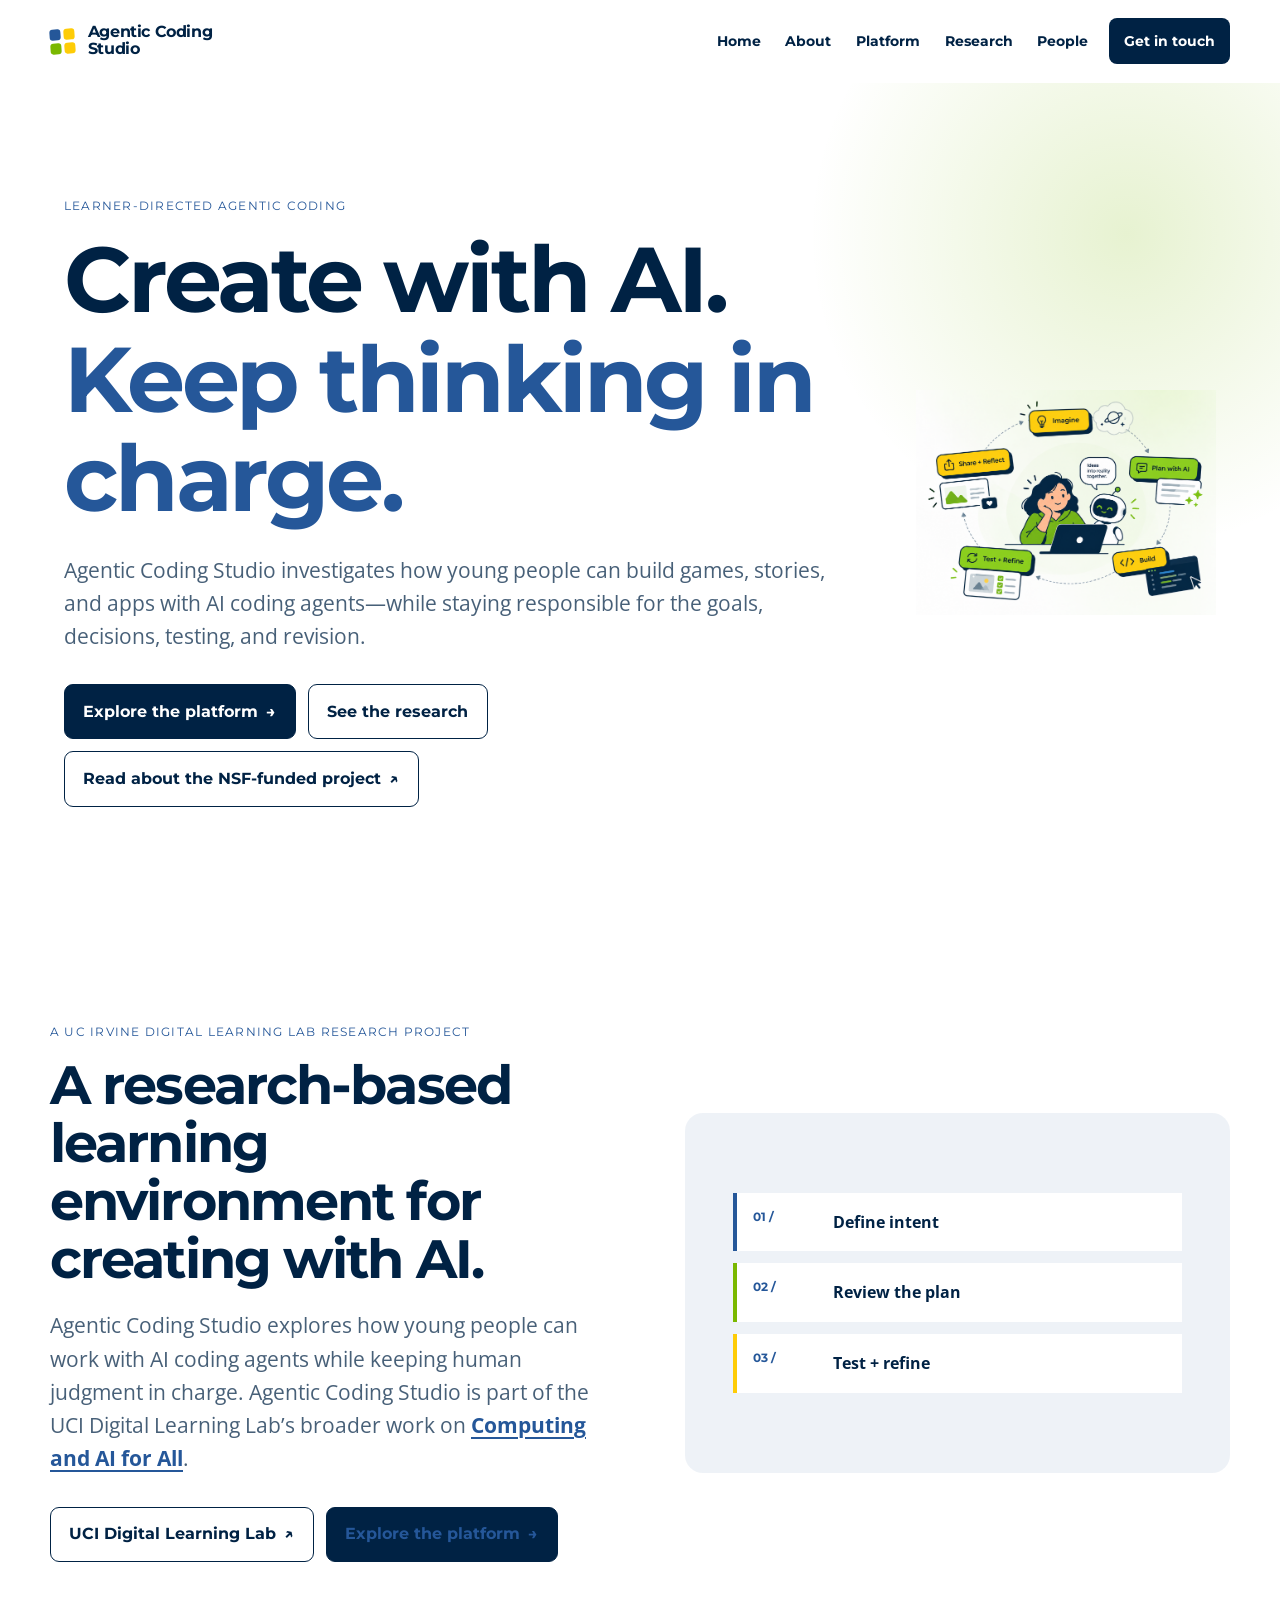
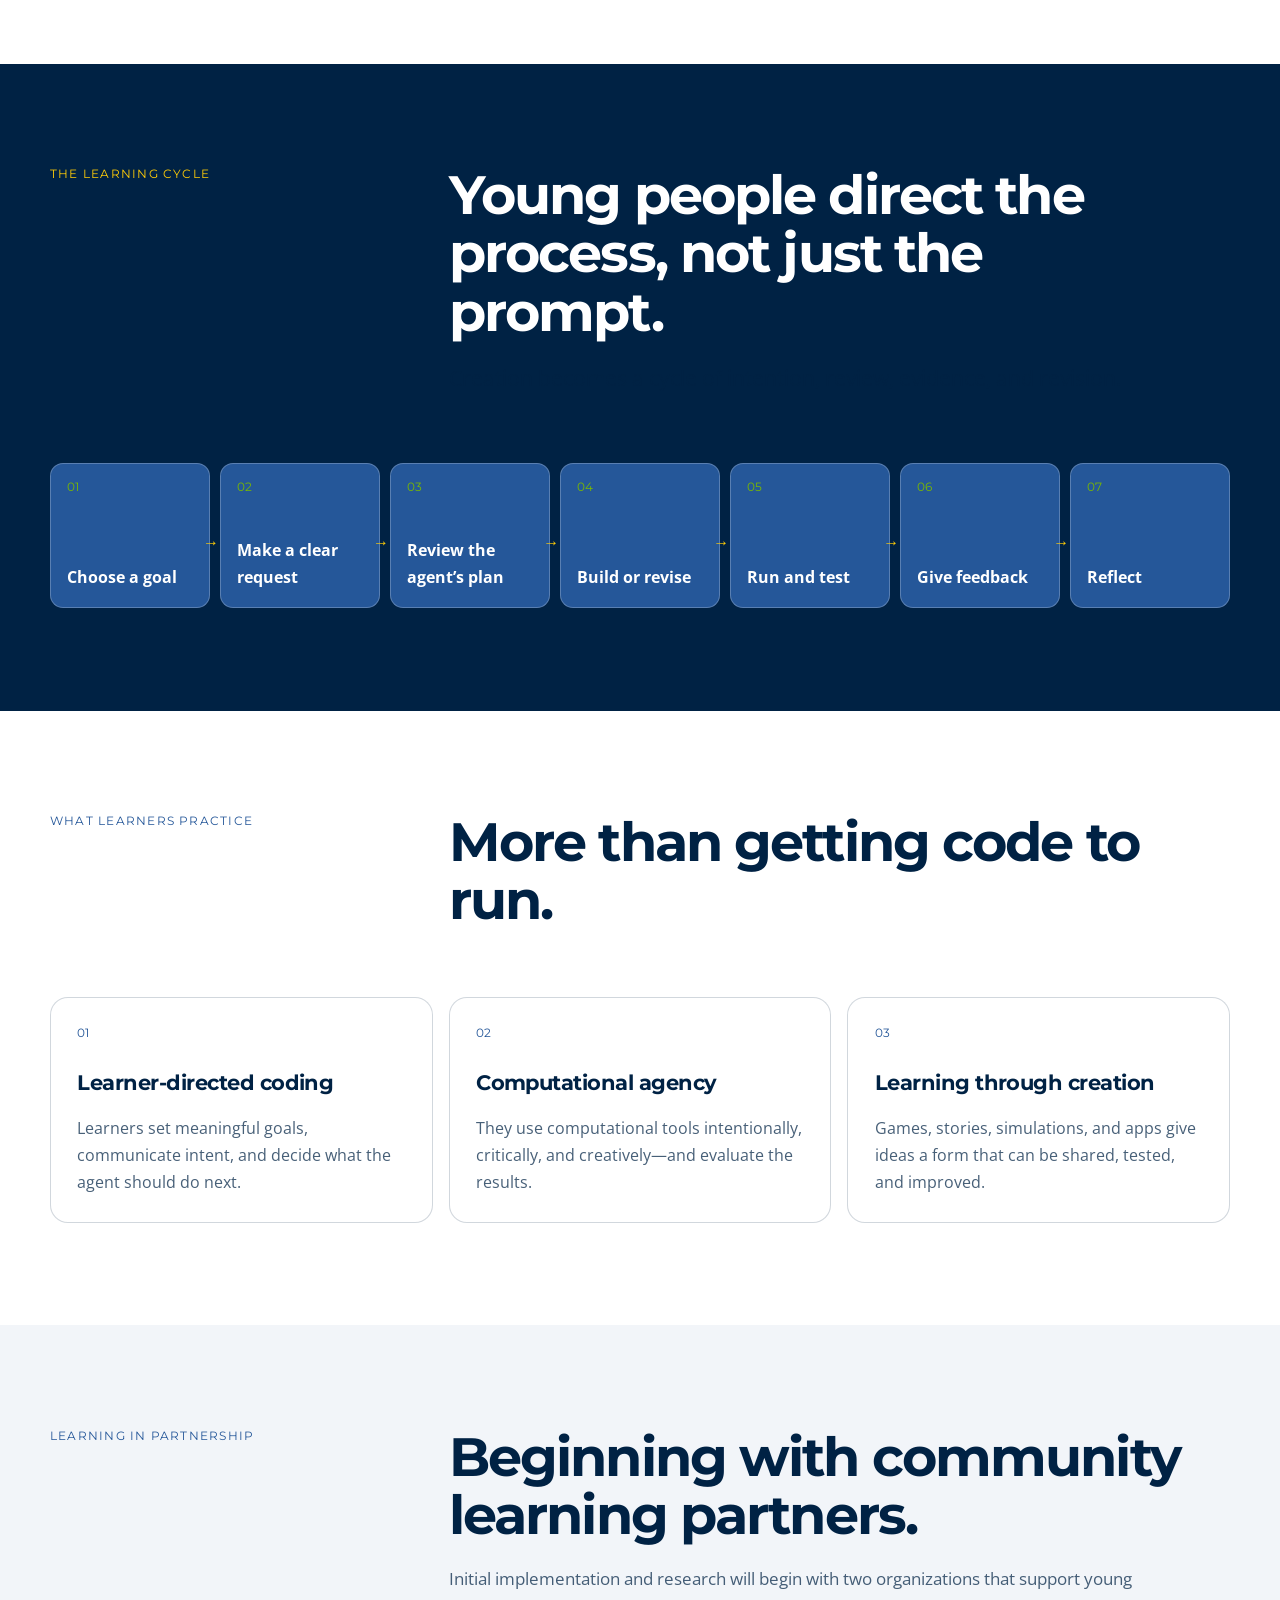
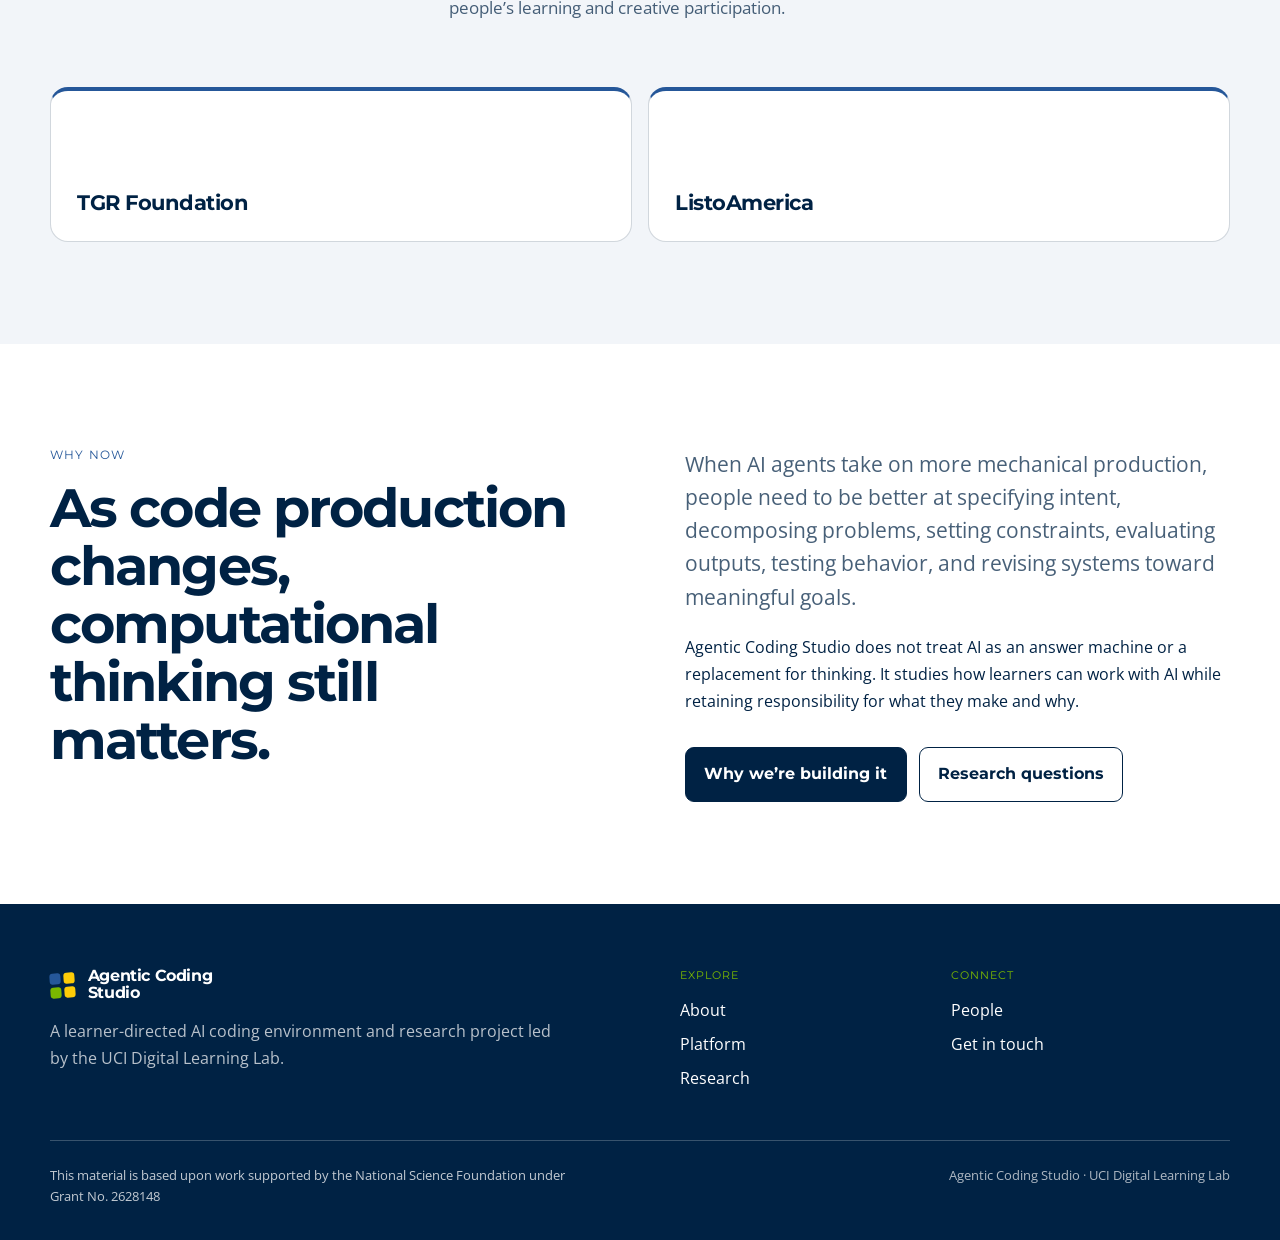
==== commit 133ba33a: "Replace homepage hero artwork" ====
--- a/index.html
+++ b/index.html
@@ -6,7 +6,7 @@
 <li><a href="index.html">Home</a></li><li><a href="about.html">About</a></li><li><a href="platform.html">Platform</a></li><li><a href="research.html">Research</a></li><li><a href="people.html">People</a></li><li><a class="contact-link" href="contact.html">Get in touch</a></li>
 </ul></nav></div></header>
 <main id="main">
-<section class="hero hero-home"><div class="container hero-grid"><div><p class="eyebrow">Learner-directed agentic coding</p><h1>Create with AI.<br><span>Keep thinking in charge.</span></h1><p class="lede">Agentic Coding Studio investigates how young people can build games, stories, and apps with AI coding agents—while staying responsible for the goals, decisions, testing, and revision.</p><div class="actions"><a class="button" href="platform.html">Explore the platform <span aria-hidden="true">→</span></a><a class="button secondary" href="research.html">See the research</a><a class="button secondary" href="https://drive.google.com/file/d/1i6zkVuX5a1_tt1JKTI5XqCLp001dNQ0z/view" target="_blank" rel="noopener">Read about the NSF-funded project <span aria-hidden="true">↗</span></a></div></div><div class="hero-empowerment" aria-label="A learner's idea expanding into code, creative projects, and new possibilities" role="img"><div class="amplify-orbit orbit-one"></div><div class="amplify-orbit orbit-two"></div><div class="possibility possibility-code" aria-hidden="true"><span>&lt;/&gt;</span></div><div class="possibility possibility-idea" aria-hidden="true"><span>✶</span></div><div class="possibility possibility-build" aria-hidden="true"><span>▦</span></div><div class="possibility possibility-grow" aria-hidden="true"><span>↗</span></div><div class="learner" aria-hidden="true"><span class="learner-head"></span><span class="learner-body"></span><span class="learner-arm"></span></div><div class="amplify-rays" aria-hidden="true"><i></i><i></i><i></i><i></i><i></i></div></div></div></section>
+<section class="hero hero-home"><div class="container hero-grid"><div><p class="eyebrow">Learner-directed agentic coding</p><h1>Create with AI.<br><span>Keep thinking in charge.</span></h1><p class="lede">Agentic Coding Studio investigates how young people can build games, stories, and apps with AI coding agents—while staying responsible for the goals, decisions, testing, and revision.</p><div class="actions"><a class="button" href="platform.html">Explore the platform <span aria-hidden="true">→</span></a><a class="button secondary" href="research.html">See the research</a><a class="button secondary" href="https://drive.google.com/file/d/1i6zkVuX5a1_tt1JKTI5XqCLp001dNQ0z/view" target="_blank" rel="noopener">Read about the NSF-funded project <span aria-hidden="true">↗</span></a></div></div><div class="hero-home-image"><img src="assets/Homepage-pic1.png" alt="Young learners creating with AI"></div></div></section>
 <section class="project-overview"><div class="container split center"><div><p class="eyebrow">A UC Irvine Digital Learning Lab research project</p><h2>A research-based learning environment for creating with AI.</h2><p class="lede">Agentic Coding Studio explores how young people can work with AI coding agents while keeping human judgment in charge. Agentic Coding Studio is part of the UCI Digital Learning Lab’s broader work on <a href="https://www.computingandaiforall.org/">Computing and AI for All</a>.</p><div class="actions"><a class="button secondary" href="https://www.digitallearninglab.org/">UCI Digital Learning Lab <span aria-hidden="true">↗</span></a><a class="button" href="platform.html">Explore the platform <span aria-hidden="true">→</span></a></div></div><div class="project-process" aria-label="The learner-centered design process"><div><span>01 /</span><strong>Define intent</strong></div><div><span>02 /</span><strong>Review the plan</strong></div><div><span>03 /</span><strong>Test + refine</strong></div></div></div></section>
 <section class="cycle-section"><div class="container"><div class="section-head"><div><p class="eyebrow">The learning cycle</p></div><div><h2>Young people direct the process, not just the prompt.</h2><p class="lede">Creation becomes a cycle of intention, review, evidence, and revision.</p></div></div><ol class="cycle"><li>Choose a goal</li><li>Make a clear request</li><li>Review the agent’s plan</li><li>Build or revise</li><li>Run and test</li><li>Give feedback</li><li>Reflect</li></ol></div></section>
 <section><div class="container"><div class="section-head"><p class="eyebrow">What learners practice</p><h2>More than getting code to run.</h2></div><div class="cards"><article class="card"><span class="number">01</span><h3>Learner-directed coding</h3><p>Learners set meaningful goals, communicate intent, and decide what the agent should do next.</p></article><article class="card"><span class="number">02</span><h3>Computational agency</h3><p>They use computational tools intentionally, critically, and creatively—and evaluate the results.</p></article><article class="card"><span class="number">03</span><h3>Learning through creation</h3><p>Games, stories, simulations, and apps give ideas a form that can be shared, tested, and improved.</p></article></div></div></section>
--- a/assets/styles.css
+++ b/assets/styles.css
@@ -47,7 +47,8 @@
 .hero-home { min-height:calc(100vh - 84px); display:flex; align-items:center; position:relative; }
 .hero-home h1 span { color:var(--blue); }
 .hero-grid { display:grid; grid-template-columns:minmax(0,1.4fr) minmax(260px,.6fr); gap:3rem; align-items:center; width:100%; }
-.hero-empowerment { min-height:460px; position:relative; isolation:isolate; }
+.hero-home-image { width:100%; max-width:520px; justify-self:center; }
+.hero-home-image img { display:block; width:100%; height:auto; max-height:520px; object-fit:contain; }
 .hero-empowerment:before { content:''; position:absolute; inset:12% 2% 1% 8%; z-index:-3; border-radius:48% 52% 45% 55%; background:linear-gradient(145deg,#d8e7f5 0 52%,#dcedd9 52%); transform:rotate(-4deg); }
 .amplify-orbit { position:absolute; z-index:-2; border:2px solid var(--blue); border-radius:50%; opacity:.25; }
 .orbit-one { inset:6% 4% 5% 7%; transform:rotate(18deg); }
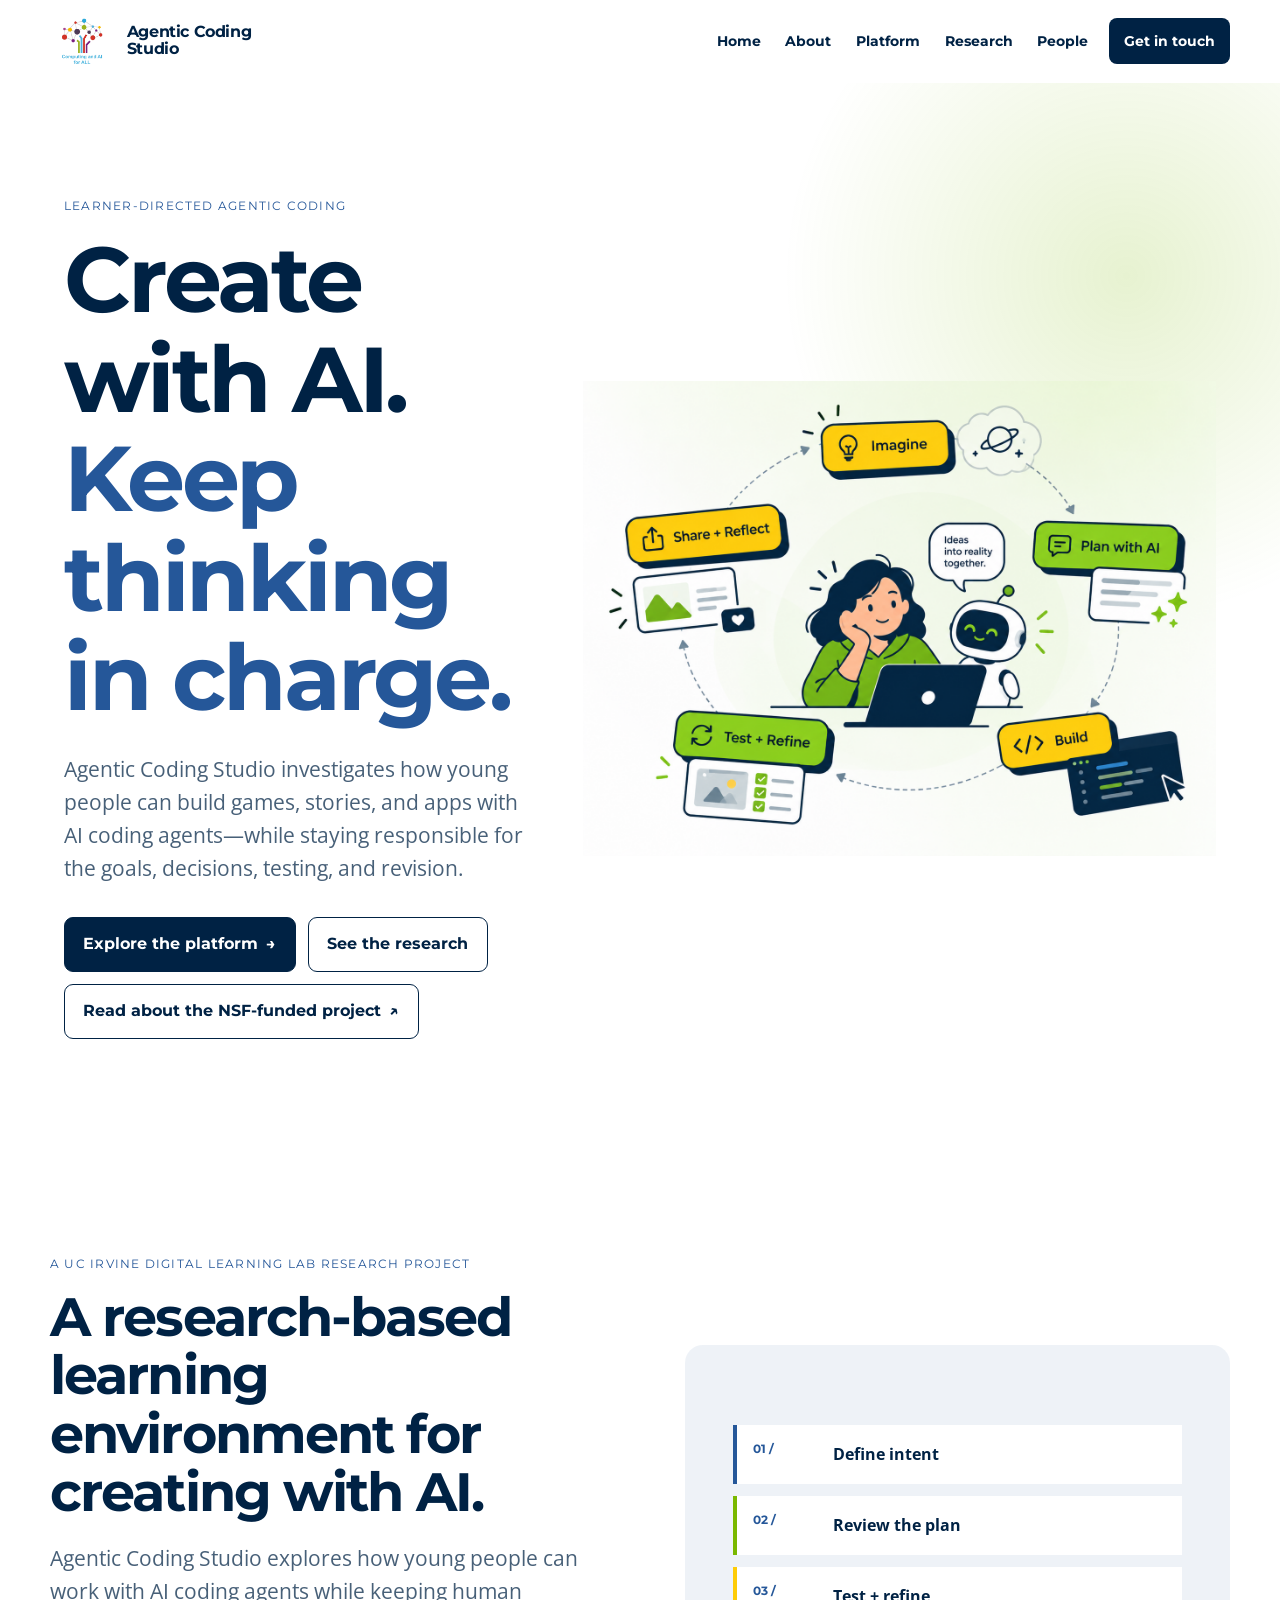
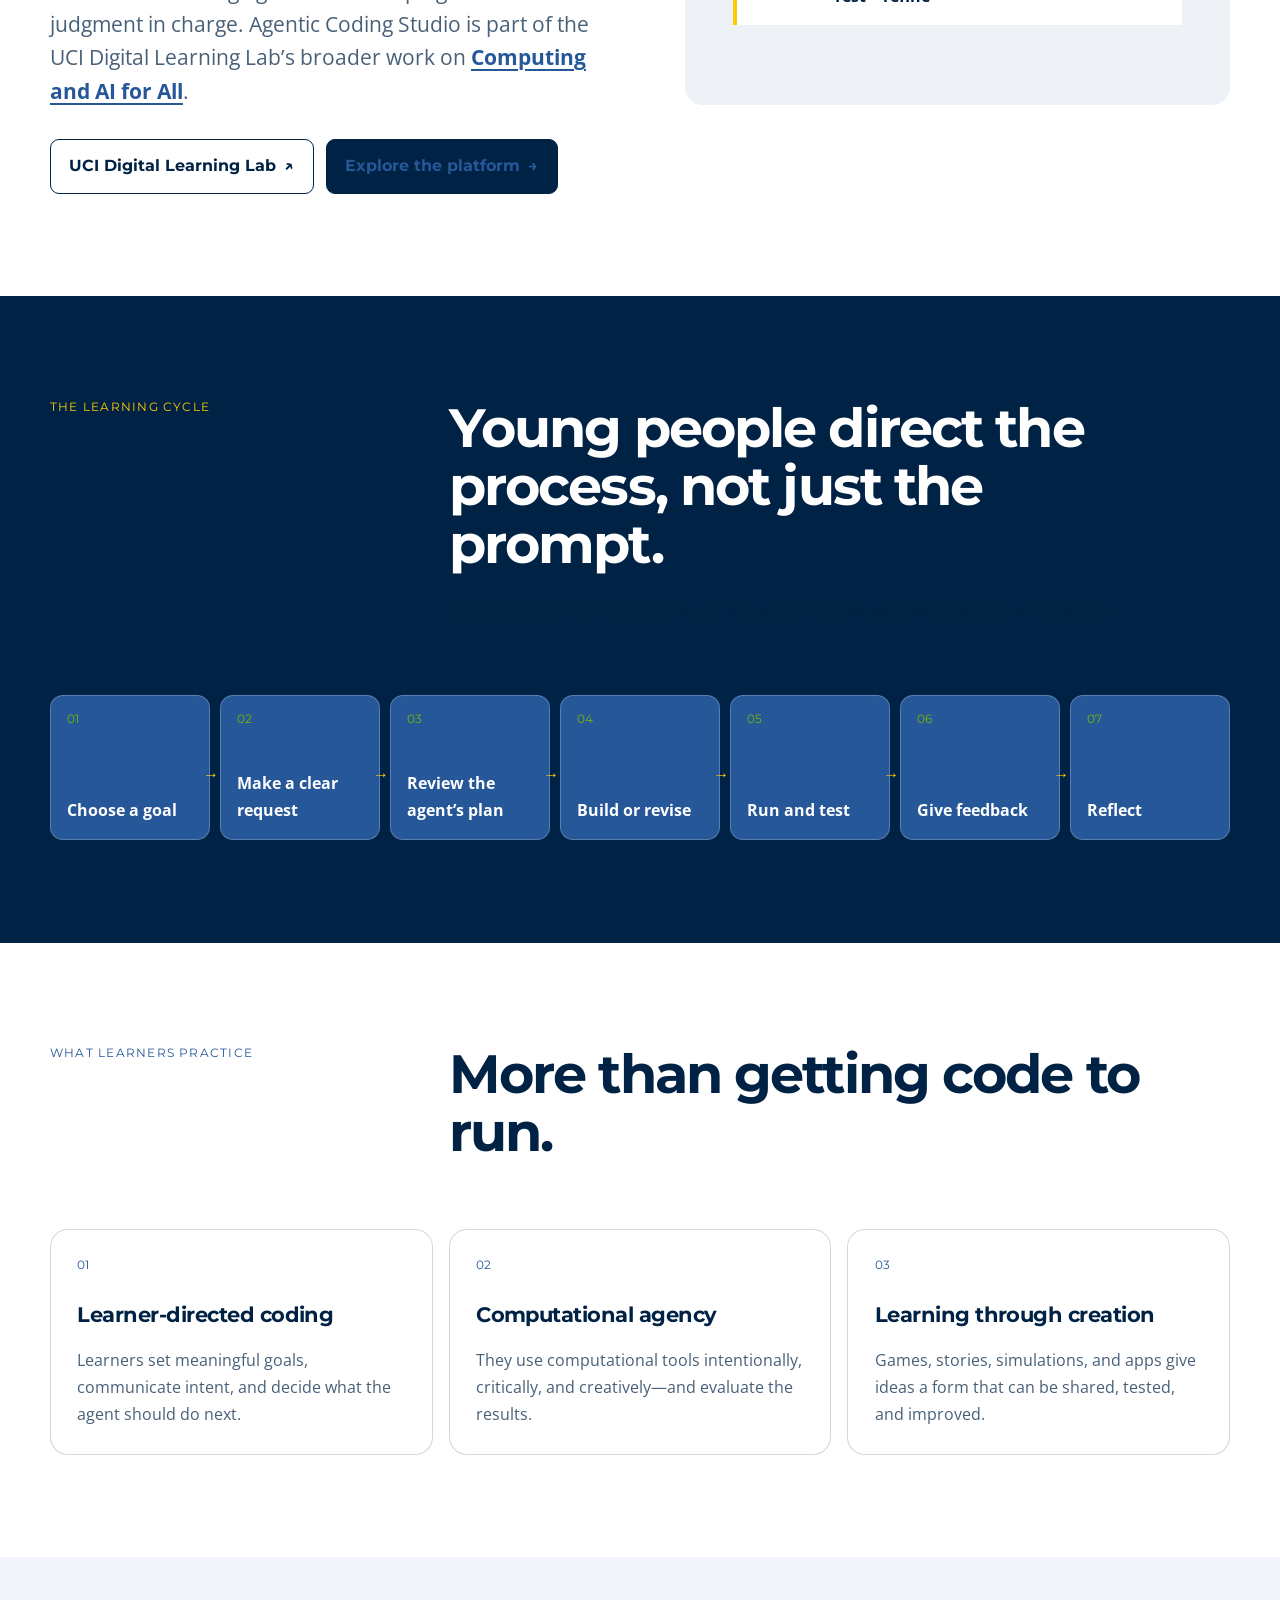
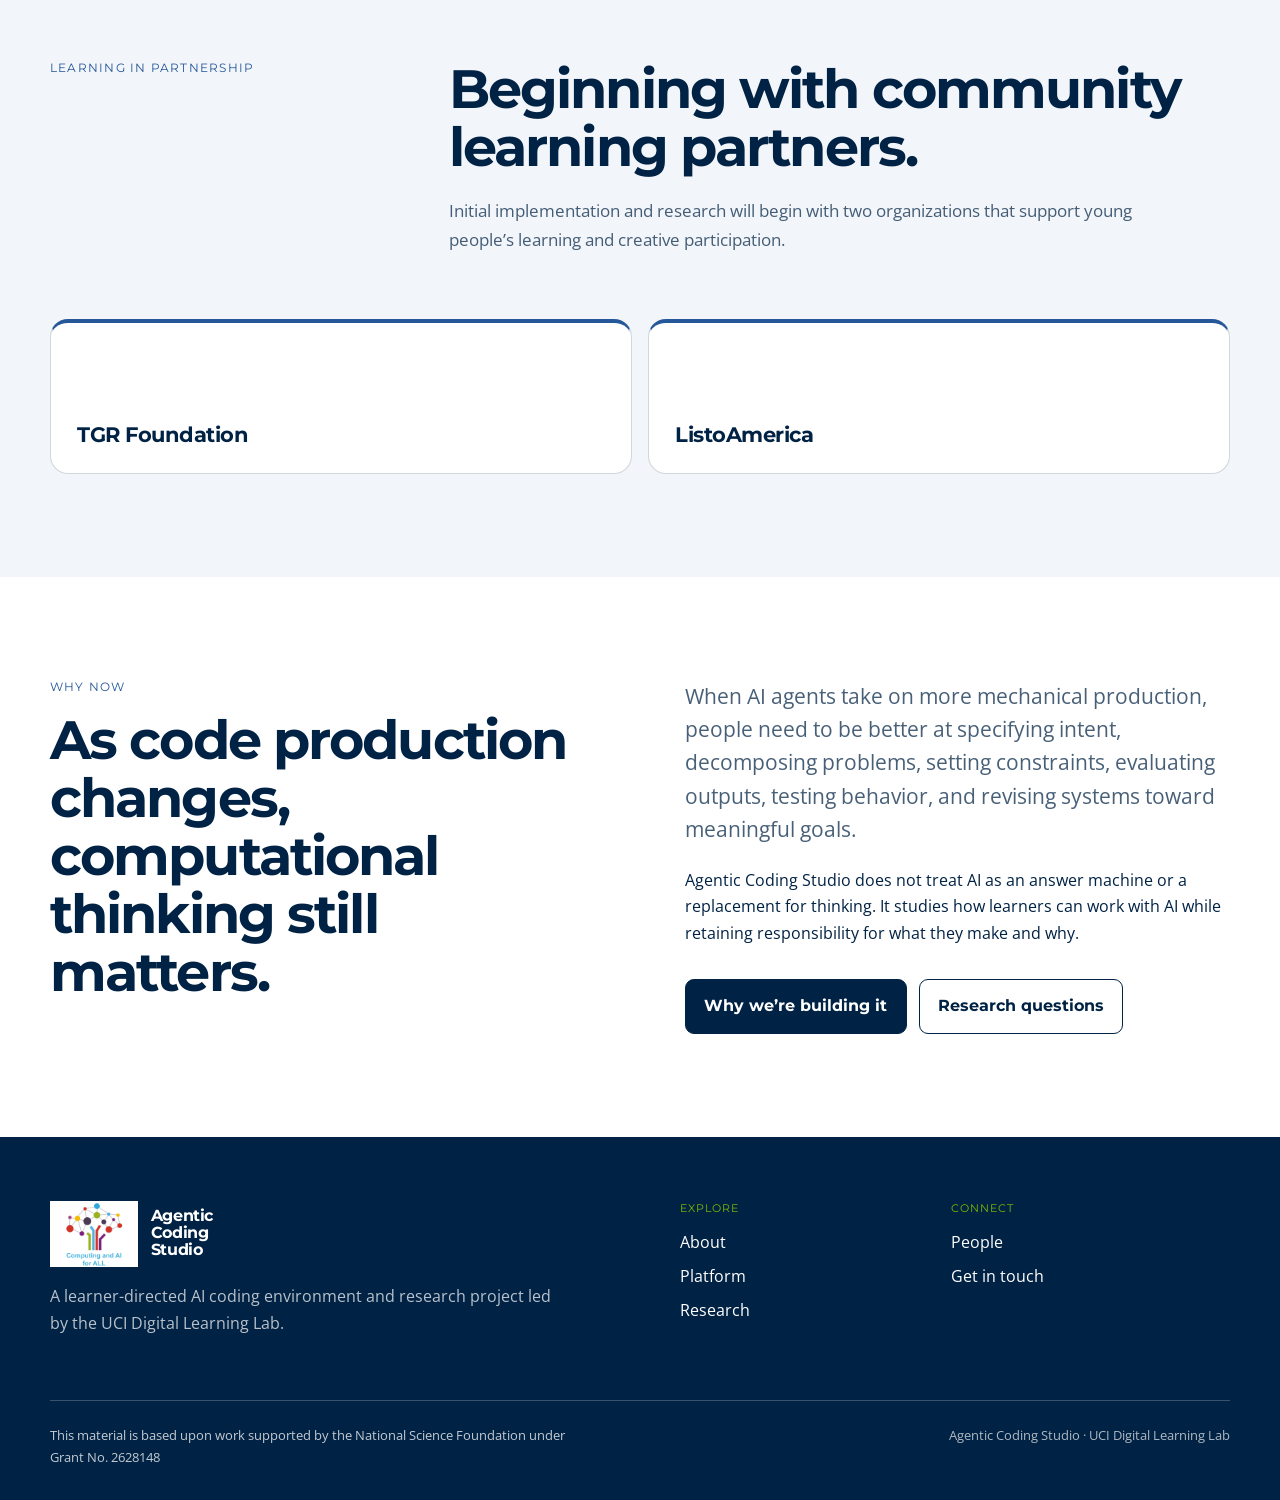
==== commit 93db1e71: "Replace site brand marks with project logo" ====
--- a/index.html
+++ b/index.html
@@ -1,6 +1,6 @@
 <!doctype html><html lang="en"><head><meta charset="utf-8"><meta name="viewport" content="width=device-width,initial-scale=1"><meta name="description" content="Young people create with AI while directing, testing, and revising the computational process."><title>Home | Agentic Coding Studio</title><link rel="stylesheet" href="assets/styles.css"></head><body><a class="skip-link" href="#main">Skip to main content</a>
 <header class="site-header"><div class="container nav-wrap">
-<a class="brand" href="index.html" aria-current="page" aria-label="Agentic Coding Studio home"><span class="brand-mark" aria-hidden="true"><i></i><i></i><i></i><i></i></span><span>Agentic Coding<br>Studio</span></a>
+<a class="brand" href="index.html" aria-current="page" aria-label="Agentic Coding Studio home"><img class="brand-logo" src="assets/Computing%20and%20AI%20for%20ALL.jpg" alt="Computing and AI for ALL" width="960" height="720"><span>Agentic Coding<br>Studio</span></a>
 <button class="menu-button" type="button" aria-expanded="false" aria-controls="site-nav">Menu</button>
 <nav aria-label="Primary"><ul class="nav-list" id="site-nav">
 <li><a href="index.html">Home</a></li><li><a href="about.html">About</a></li><li><a href="platform.html">Platform</a></li><li><a href="research.html">Research</a></li><li><a href="people.html">People</a></li><li><a class="contact-link" href="contact.html">Get in touch</a></li>
@@ -11,6 +11,6 @@
 <section class="cycle-section"><div class="container"><div class="section-head"><div><p class="eyebrow">The learning cycle</p></div><div><h2>Young people direct the process, not just the prompt.</h2><p class="lede">Creation becomes a cycle of intention, review, evidence, and revision.</p></div></div><ol class="cycle"><li>Choose a goal</li><li>Make a clear request</li><li>Review the agent’s plan</li><li>Build or revise</li><li>Run and test</li><li>Give feedback</li><li>Reflect</li></ol></div></section>
 <section><div class="container"><div class="section-head"><p class="eyebrow">What learners practice</p><h2>More than getting code to run.</h2></div><div class="cards"><article class="card"><span class="number">01</span><h3>Learner-directed coding</h3><p>Learners set meaningful goals, communicate intent, and decide what the agent should do next.</p></article><article class="card"><span class="number">02</span><h3>Computational agency</h3><p>They use computational tools intentionally, critically, and creatively—and evaluate the results.</p></article><article class="card"><span class="number">03</span><h3>Learning through creation</h3><p>Games, stories, simulations, and apps give ideas a form that can be shared, tested, and improved.</p></article></div></div></section>
 <section class="section-tint"><div class="container"><div class="section-head"><p class="eyebrow">Learning in partnership</p><div><h2>Beginning with community learning partners.</h2><p class="section-intro">Initial implementation and research will begin with two organizations that support young people’s learning and creative participation.</p></div></div><div class="partner-grid partner-grid-two"><a class="card partner partner-link" href="https://tgrfoundation.org/"><h3>TGR Foundation</h3></a><a class="card partner partner-link" href="https://www.listoamerica.org/"><h3>ListoAmerica</h3></a></div></div></section>
-<section><div class="container split"><div><p class="eyebrow">Why now</p><h2>As code production changes, computational thinking still matters.</h2></div><div><p class="lede">When AI agents take on more mechanical production, people need to be better at specifying intent, decomposing problems, setting constraints, evaluating outputs, testing behavior, and revising systems toward meaningful goals.</p><p>Agentic Coding Studio does not treat AI as an answer machine or a replacement for thinking. It studies how learners can work with AI while retaining responsibility for what they make and why.</p><div class="actions"><a class="button" href="about.html">Why we’re building it</a><a class="button secondary" href="research.html">Research questions</a></div></div></div></section></main><footer class="site-footer"><div class="container"><div class="footer-grid"><div><a class="brand" href="index.html"><span class="brand-mark" aria-hidden="true"><i></i><i></i><i></i><i></i></span><span>Agentic Coding<br>Studio</span></a><p>A learner-directed AI coding environment and research project led by the UCI Digital Learning Lab.</p></div><div><div class="footer-label">Explore</div><ul><li><a href="about.html">About</a></li><li><a href="platform.html">Platform</a></li><li><a href="research.html">Research</a></li></ul></div><div><div class="footer-label">Connect</div><ul><li><a href="people.html">People</a></li><li><a href="contact.html">Get in touch</a></li></ul></div></div><div class="footer-bottom"><p class="nsf">This material is based upon work supported by the National Science Foundation under Grant No. 2628148</p><span>Agentic Coding Studio · UCI Digital Learning Lab</span></div></div></footer>
+<section><div class="container split"><div><p class="eyebrow">Why now</p><h2>As code production changes, computational thinking still matters.</h2></div><div><p class="lede">When AI agents take on more mechanical production, people need to be better at specifying intent, decomposing problems, setting constraints, evaluating outputs, testing behavior, and revising systems toward meaningful goals.</p><p>Agentic Coding Studio does not treat AI as an answer machine or a replacement for thinking. It studies how learners can work with AI while retaining responsibility for what they make and why.</p><div class="actions"><a class="button" href="about.html">Why we’re building it</a><a class="button secondary" href="research.html">Research questions</a></div></div></div></section></main><footer class="site-footer"><div class="container"><div class="footer-grid"><div><a class="brand" href="index.html"><img class="brand-logo" src="assets/Computing%20and%20AI%20for%20ALL.jpg" alt="Computing and AI for ALL" width="960" height="720"><span>Agentic Coding<br>Studio</span></a><p>A learner-directed AI coding environment and research project led by the UCI Digital Learning Lab.</p></div><div><div class="footer-label">Explore</div><ul><li><a href="about.html">About</a></li><li><a href="platform.html">Platform</a></li><li><a href="research.html">Research</a></li></ul></div><div><div class="footer-label">Connect</div><ul><li><a href="people.html">People</a></li><li><a href="contact.html">Get in touch</a></li></ul></div></div><div class="footer-bottom"><p class="nsf">This material is based upon work supported by the National Science Foundation under Grant No. 2628148</p><span>Agentic Coding Studio · UCI Digital Learning Lab</span></div></div></footer>
 <script src="assets/site.js"></script>
 </body></html>
--- a/assets/styles.css
+++ b/assets/styles.css
@@ -27,9 +27,8 @@
 .site-header.scrolled { border-color:var(--line); }
 .nav-wrap { min-height:84px; display:flex; align-items:center; justify-content:space-between; gap:2rem; }
 .brand { display:flex; align-items:center; gap:.75rem; text-decoration:none; font-family:Montserrat,Arial,sans-serif; font-weight:700; line-height:1.05; letter-spacing:-.02em; }
-.brand-mark { display:grid; grid-template-columns:repeat(2,12px); gap:3px; transform:rotate(-4deg); }
-.brand-mark i { display:block; width:12px; height:12px; border-radius:3px; background:var(--blue); }
-.brand-mark i:nth-child(2){background:var(--gold)} .brand-mark i:nth-child(3){background:var(--green)} .brand-mark i:nth-child(4){background:var(--lime)}
+.brand-logo { display:block; width:64px; height:auto; flex:0 0 auto; object-fit:contain; }
+.site-footer .brand-logo { width:88px; }
 .nav-list { display:flex; align-items:center; gap:.15rem; list-style:none; padding:0; margin:0; }
 .nav-list a { display:block; padding:.65rem .82rem; border-radius:7px; text-decoration:none; font-family:Montserrat,Arial,sans-serif; font-size:.92rem; font-weight:400; }
 .nav-list a:hover,.nav-list a:focus-visible { background:white; }
@@ -47,8 +46,9 @@
 .hero-home { min-height:calc(100vh - 84px); display:flex; align-items:center; position:relative; }
 .hero-home h1 span { color:var(--blue); }
 .hero-grid { display:grid; grid-template-columns:minmax(0,1.4fr) minmax(260px,.6fr); gap:3rem; align-items:center; width:100%; }
-.hero-home-image { width:100%; max-width:520px; justify-self:center; }
-.hero-home-image img { display:block; width:100%; height:auto; max-height:520px; object-fit:contain; }
+.hero-home .hero-grid { grid-template-columns:minmax(0,.85fr) minmax(520px,1.15fr); gap:clamp(2rem,4vw,4rem); }
+.hero-home-image { width:100%; max-width:1040px; justify-self:center; }
+.hero-home-image img { display:block; width:100%; height:auto; max-height:1040px; object-fit:contain; }
 .hero-empowerment:before { content:''; position:absolute; inset:12% 2% 1% 8%; z-index:-3; border-radius:48% 52% 45% 55%; background:linear-gradient(145deg,#d8e7f5 0 52%,#dcedd9 52%); transform:rotate(-4deg); }
 .amplify-orbit { position:absolute; z-index:-2; border:2px solid var(--blue); border-radius:50%; opacity:.25; }
 .orbit-one { inset:6% 4% 5% 7%; transform:rotate(18deg); }
@@ -149,6 +149,8 @@
 @media(max-width:620px){.container{width:min(calc(100% - 1.5rem),var(--max))}.nav-wrap{min-height:72px}.brand{font-size:.9rem}h1,.hero-home h1{font-size:clamp(2.8rem,14vw,4rem)}.hero{padding:3.7rem 0}.hero-home{min-height:auto}.hero-grid{gap:1rem}.hero-art{min-height:290px}.block{padding:.75rem;font-size:.66rem}.cycle,.cards,.project-grid,.partner-grid,.principles,.foundation-grid,.evidence-grid,.timeline,.people-grid,.advisors,.contact-paths,.footer-grid{grid-template-columns:1fr}.cycle li{min-height:95px}.project-type{min-height:125px}.feature{grid-template-columns:1fr;gap:.5rem}.section-head{gap:.4rem}.card{padding:1.35rem}.footer-grid>div:first-child{grid-column:auto}.footer-bottom{grid-template-columns:1fr}.diagram-row{grid-template-columns:1fr}.diagram-center{text-align:center;transform:rotate(90deg)}.workspace-key{grid-template-columns:1fr}}
 @media(prefers-reduced-motion:reduce){html{scroll-behavior:auto}}
 
+@media(max-width:950px){.hero-home .hero-grid{grid-template-columns:1fr}}
+
 /* Project context, trajectory, and contact additions */
 .institution-note { max-width:760px; margin-top:1.25rem; color:var(--muted); }
 .link-placeholder { color:var(--blue-2); font-weight:700; text-decoration:underline dashed; text-underline-offset:.22em; }
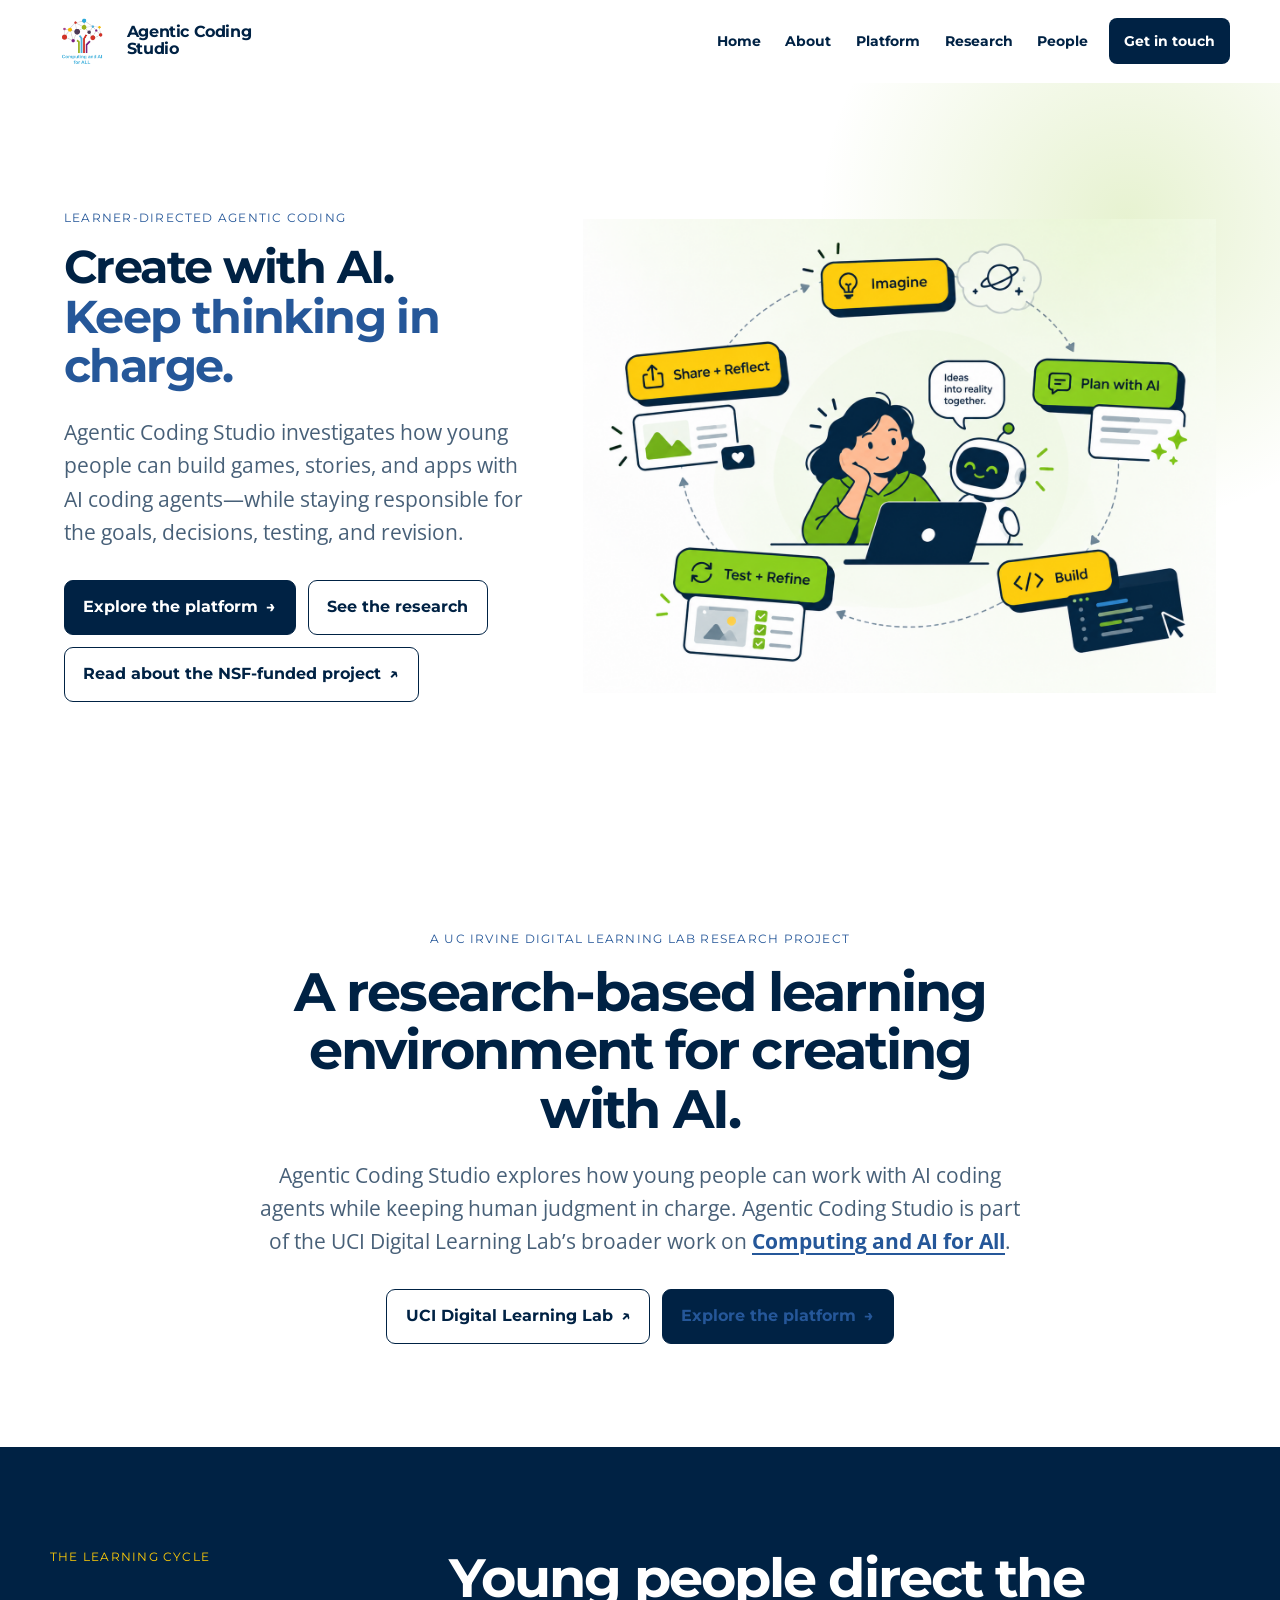
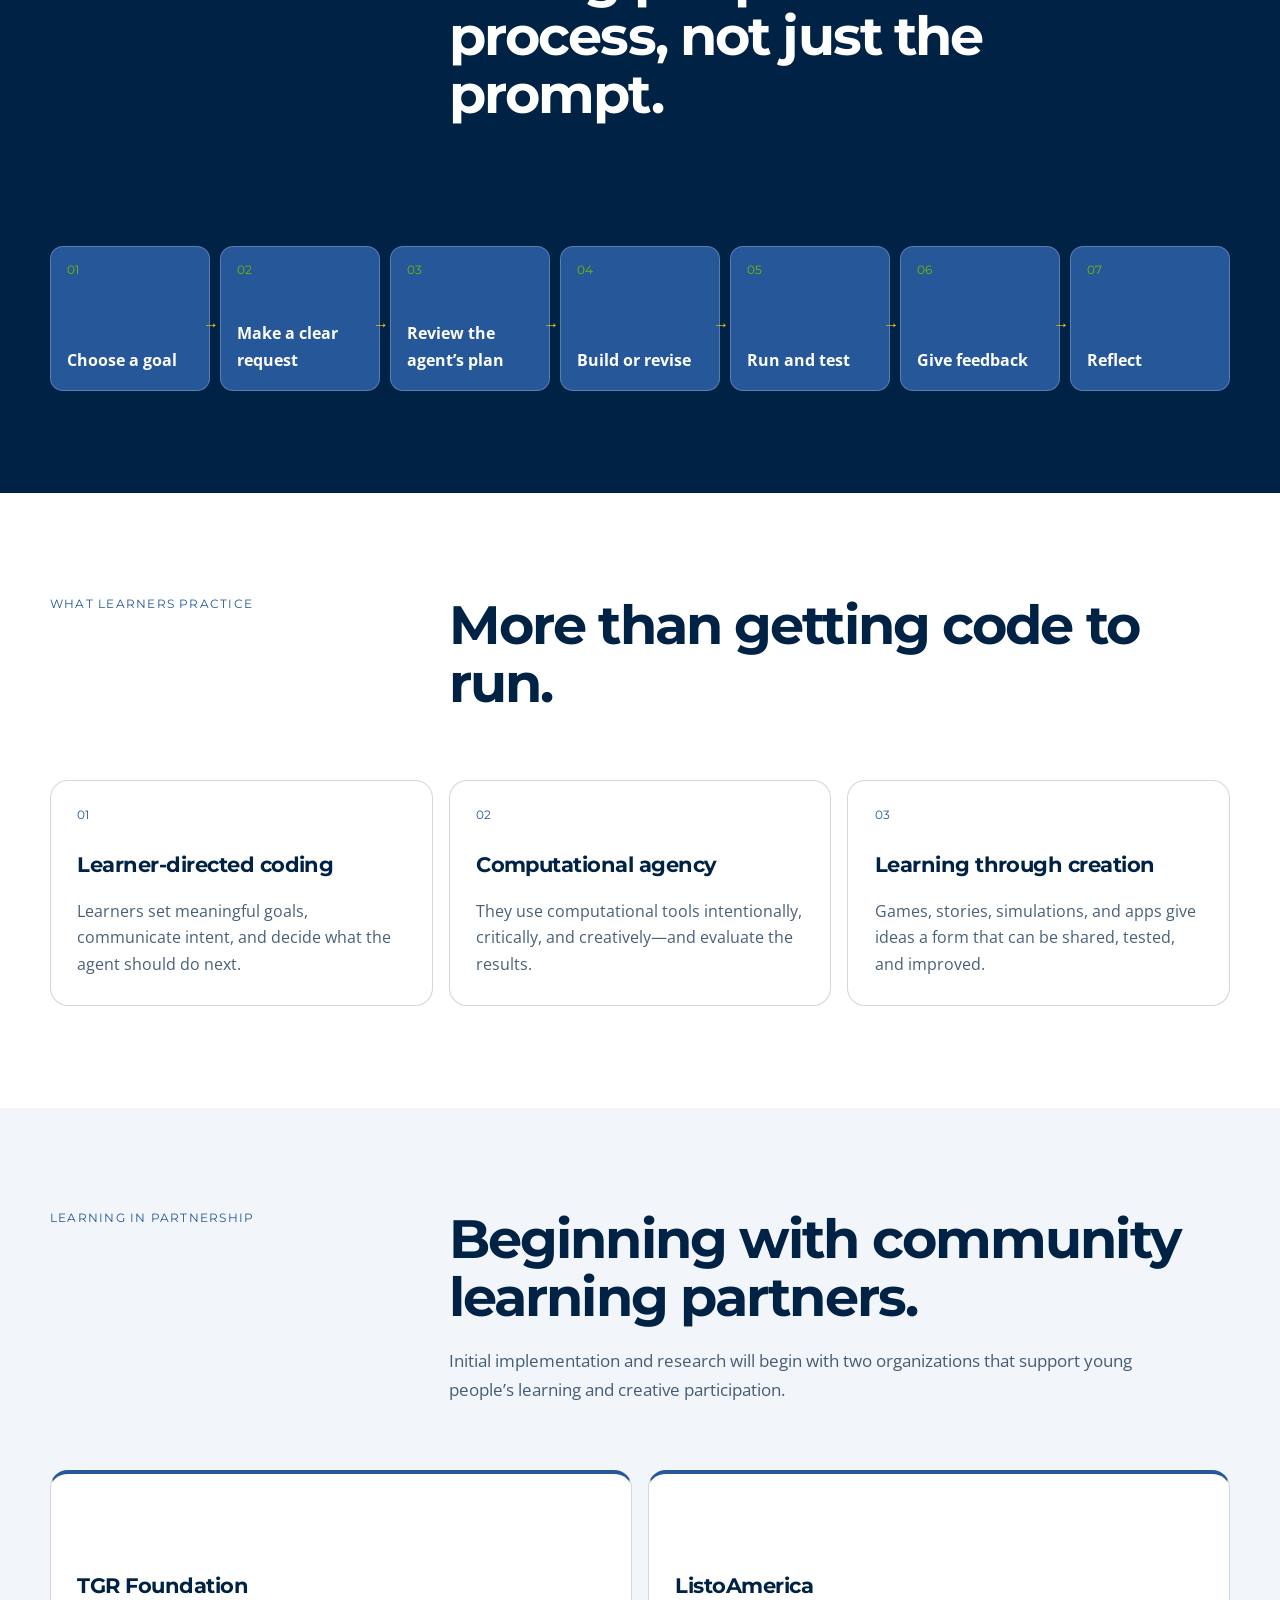
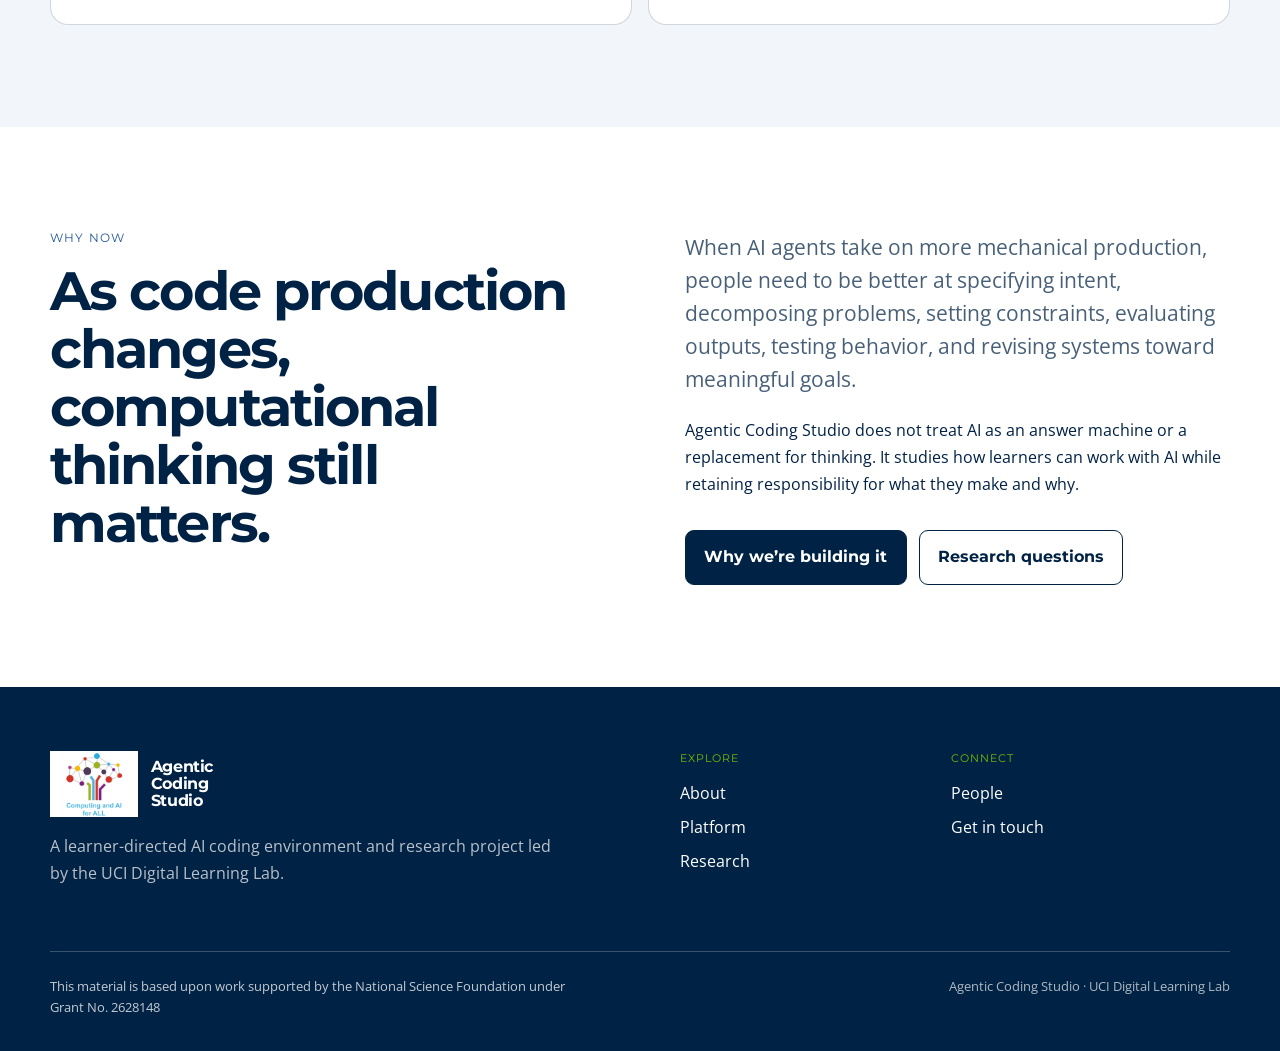
==== commit d1479e06: "Simplify homepage research overview" ====
--- a/index.html
+++ b/index.html
@@ -7,7 +7,7 @@
 </ul></nav></div></header>
 <main id="main">
 <section class="hero hero-home"><div class="container hero-grid"><div><p class="eyebrow">Learner-directed agentic coding</p><h1>Create with AI.<br><span>Keep thinking in charge.</span></h1><p class="lede">Agentic Coding Studio investigates how young people can build games, stories, and apps with AI coding agents—while staying responsible for the goals, decisions, testing, and revision.</p><div class="actions"><a class="button" href="platform.html">Explore the platform <span aria-hidden="true">→</span></a><a class="button secondary" href="research.html">See the research</a><a class="button secondary" href="https://drive.google.com/file/d/1i6zkVuX5a1_tt1JKTI5XqCLp001dNQ0z/view" target="_blank" rel="noopener">Read about the NSF-funded project <span aria-hidden="true">↗</span></a></div></div><div class="hero-home-image"><img src="assets/Homepage-pic1.png" alt="Young learners creating with AI"></div></div></section>
-<section class="project-overview"><div class="container split center"><div><p class="eyebrow">A UC Irvine Digital Learning Lab research project</p><h2>A research-based learning environment for creating with AI.</h2><p class="lede">Agentic Coding Studio explores how young people can work with AI coding agents while keeping human judgment in charge. Agentic Coding Studio is part of the UCI Digital Learning Lab’s broader work on <a href="https://www.computingandaiforall.org/">Computing and AI for All</a>.</p><div class="actions"><a class="button secondary" href="https://www.digitallearninglab.org/">UCI Digital Learning Lab <span aria-hidden="true">↗</span></a><a class="button" href="platform.html">Explore the platform <span aria-hidden="true">→</span></a></div></div><div class="project-process" aria-label="The learner-centered design process"><div><span>01 /</span><strong>Define intent</strong></div><div><span>02 /</span><strong>Review the plan</strong></div><div><span>03 /</span><strong>Test + refine</strong></div></div></div></section>
+<section class="project-overview"><div class="container"><div class="project-overview-content"><p class="eyebrow">A UC Irvine Digital Learning Lab research project</p><h2>A research-based learning environment for creating with AI.</h2><p class="lede">Agentic Coding Studio explores how young people can work with AI coding agents while keeping human judgment in charge. Agentic Coding Studio is part of the UCI Digital Learning Lab’s broader work on <a href="https://www.computingandaiforall.org/">Computing and AI for All</a>.</p><div class="actions"><a class="button secondary" href="https://www.digitallearninglab.org/">UCI Digital Learning Lab <span aria-hidden="true">↗</span></a><a class="button" href="platform.html">Explore the platform <span aria-hidden="true">→</span></a></div></div></div></section>
 <section class="cycle-section"><div class="container"><div class="section-head"><div><p class="eyebrow">The learning cycle</p></div><div><h2>Young people direct the process, not just the prompt.</h2><p class="lede">Creation becomes a cycle of intention, review, evidence, and revision.</p></div></div><ol class="cycle"><li>Choose a goal</li><li>Make a clear request</li><li>Review the agent’s plan</li><li>Build or revise</li><li>Run and test</li><li>Give feedback</li><li>Reflect</li></ol></div></section>
 <section><div class="container"><div class="section-head"><p class="eyebrow">What learners practice</p><h2>More than getting code to run.</h2></div><div class="cards"><article class="card"><span class="number">01</span><h3>Learner-directed coding</h3><p>Learners set meaningful goals, communicate intent, and decide what the agent should do next.</p></article><article class="card"><span class="number">02</span><h3>Computational agency</h3><p>They use computational tools intentionally, critically, and creatively—and evaluate the results.</p></article><article class="card"><span class="number">03</span><h3>Learning through creation</h3><p>Games, stories, simulations, and apps give ideas a form that can be shared, tested, and improved.</p></article></div></div></section>
 <section class="section-tint"><div class="container"><div class="section-head"><p class="eyebrow">Learning in partnership</p><div><h2>Beginning with community learning partners.</h2><p class="section-intro">Initial implementation and research will begin with two organizations that support young people’s learning and creative participation.</p></div></div><div class="partner-grid partner-grid-two"><a class="card partner partner-link" href="https://tgrfoundation.org/"><h3>TGR Foundation</h3></a><a class="card partner partner-link" href="https://www.listoamerica.org/"><h3>ListoAmerica</h3></a></div></div></section>
--- a/assets/styles.css
+++ b/assets/styles.css
@@ -175,11 +175,10 @@
 .project-email { font:700 1.3rem Montserrat,Arial,sans-serif; }
 @media(max-width:950px){.project-trajectory{grid-template-columns:1fr}.project-trajectory>li{min-height:auto}.project-trajectory>li:not(:last-child)::after{content:'↓';top:auto;right:50%;bottom:-1.3rem}.contact-layout{grid-template-columns:1fr}}
 .project-overview a,.platform-context a { color:var(--blue-2); font-weight:700; }
-.project-process { display:grid; gap:.75rem; min-height:360px; align-content:center; padding:clamp(1.5rem,4vw,3rem); border-radius:var(--radius); background:var(--soft); }
-.project-process > div { display:grid; grid-template-columns:64px 1fr; gap:1rem; padding:1rem; border-left:4px solid var(--blue-2); background:white; }
-.project-process > div:nth-child(2) { border-color:var(--mint); }
-.project-process > div:nth-child(3) { border-color:var(--gold); }
-.project-process span { color:var(--blue-2); font:700 .75rem Montserrat,Arial,sans-serif; }
+.project-overview-content { max-width:900px; margin-inline:auto; text-align:center; }
+.project-overview-content h2 { max-width:780px; margin-inline:auto; }
+.project-overview-content .lede { margin-inline:auto; }
+.project-overview-content .actions { justify-content:center; }
 .partner-grid-two { grid-template-columns:repeat(2,1fr); }
 .partner-link { color:inherit; text-decoration:none; transition:transform .2s ease,box-shadow .2s ease; }
 .partner-link:hover,.partner-link:focus-visible { transform:translateY(-3px); box-shadow:var(--shadow); }
@@ -187,5 +186,10 @@
 .platform-media-grid figure { min-width:0; margin:0; }
 .platform-media-frame { overflow:hidden; aspect-ratio:16/9; border:1px solid var(--line); border-radius:var(--radius); background:white; box-shadow:var(--shadow); }
 .platform-media-frame img { display:block; width:100%; height:100%; object-fit:cover; object-position:top center; }
-.platform-media-grid figcaption { padding-top:.8rem; color:var(--muted); font-size:.88rem; }
-@media(max-width:620px){.partner-grid-two,.platform-media-grid{grid-template-columns:1fr}.project-process{min-height:auto}}
+.platform-media-grid figcaption,.platform-media-single figcaption { padding-top:.8rem; color:var(--muted); font-size:.88rem; }
+.platform-media-single { margin:0; }
+.platform-media-frame-full { aspect-ratio:auto; }
+.platform-media-frame-full img { height:auto; object-fit:contain; }
+@media(max-width:620px){.partner-grid-two,.platform-media-grid{grid-template-columns:1fr}}
+
+.hero-home h1, .page-hero h1 { font-size:clamp(1.7rem,3.6vw,3.35rem); }
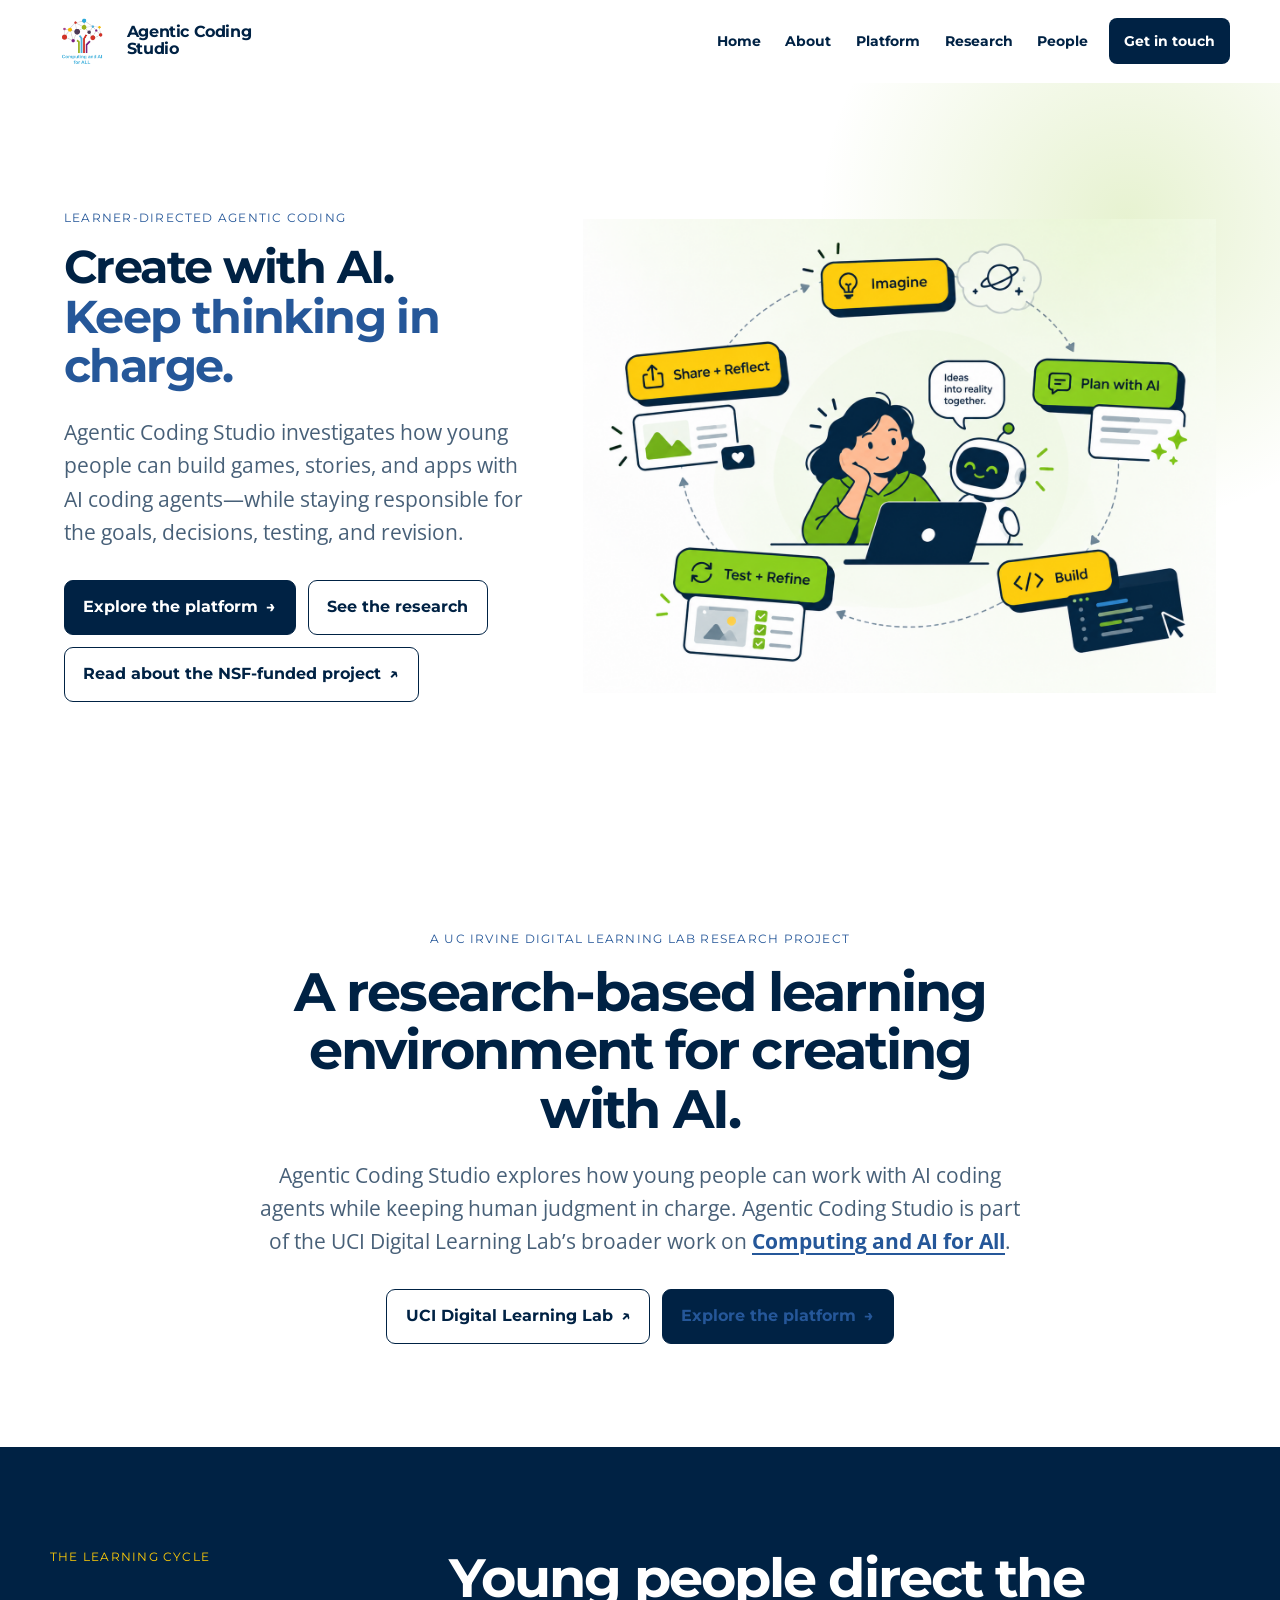
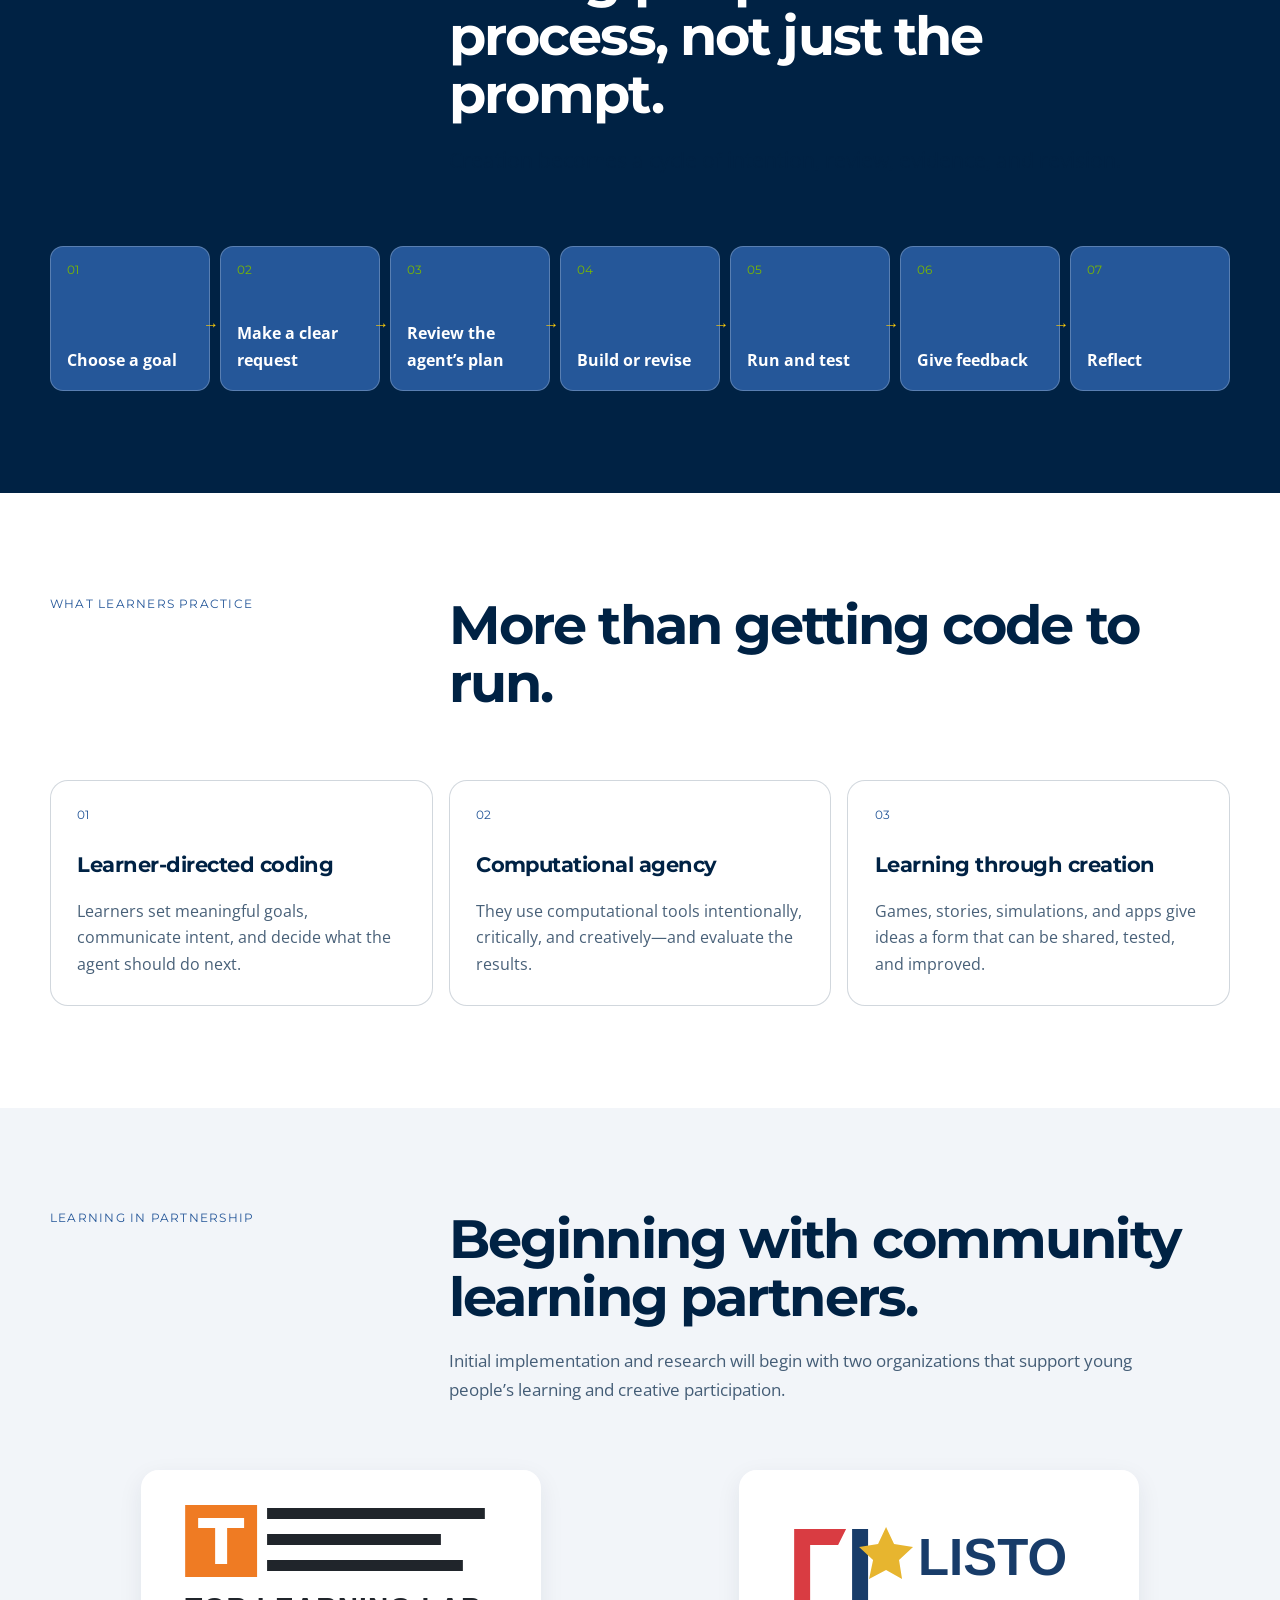
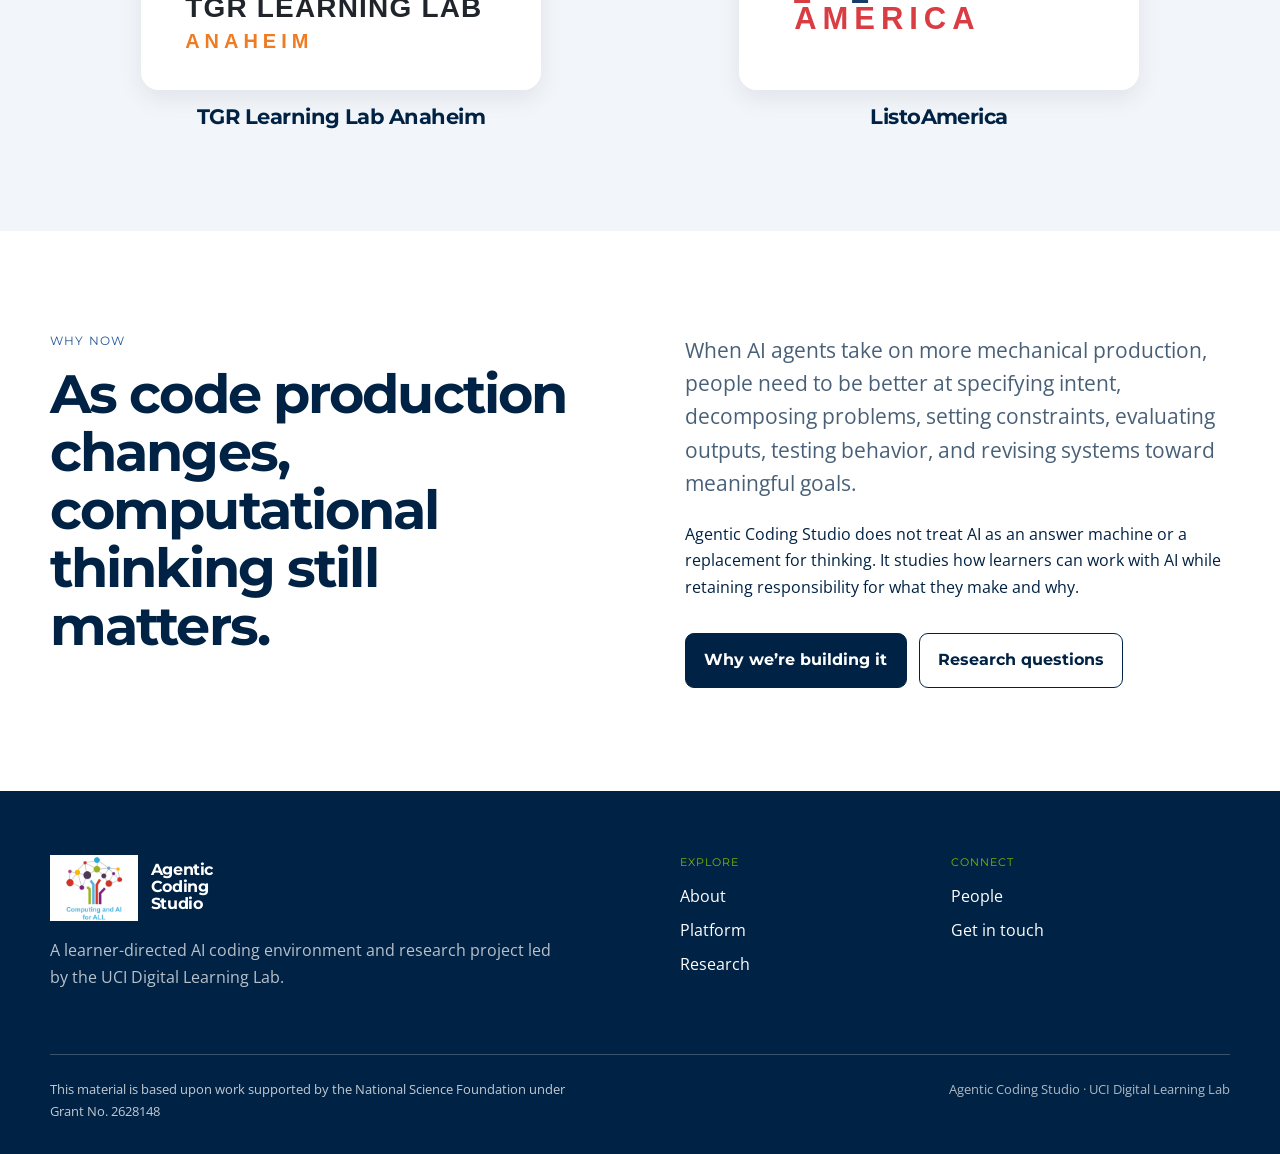
==== commit 46de1be6: "Show partner logos on homepage" ====
--- a/index.html
+++ b/index.html
@@ -10,7 +10,7 @@
 <section class="project-overview"><div class="container"><div class="project-overview-content"><p class="eyebrow">A UC Irvine Digital Learning Lab research project</p><h2>A research-based learning environment for creating with AI.</h2><p class="lede">Agentic Coding Studio explores how young people can work with AI coding agents while keeping human judgment in charge. Agentic Coding Studio is part of the UCI Digital Learning Lab’s broader work on <a href="https://www.computingandaiforall.org/">Computing and AI for All</a>.</p><div class="actions"><a class="button secondary" href="https://www.digitallearninglab.org/">UCI Digital Learning Lab <span aria-hidden="true">↗</span></a><a class="button" href="platform.html">Explore the platform <span aria-hidden="true">→</span></a></div></div></div></section>
 <section class="cycle-section"><div class="container"><div class="section-head"><div><p class="eyebrow">The learning cycle</p></div><div><h2>Young people direct the process, not just the prompt.</h2><p class="lede">Creation becomes a cycle of intention, review, evidence, and revision.</p></div></div><ol class="cycle"><li>Choose a goal</li><li>Make a clear request</li><li>Review the agent’s plan</li><li>Build or revise</li><li>Run and test</li><li>Give feedback</li><li>Reflect</li></ol></div></section>
 <section><div class="container"><div class="section-head"><p class="eyebrow">What learners practice</p><h2>More than getting code to run.</h2></div><div class="cards"><article class="card"><span class="number">01</span><h3>Learner-directed coding</h3><p>Learners set meaningful goals, communicate intent, and decide what the agent should do next.</p></article><article class="card"><span class="number">02</span><h3>Computational agency</h3><p>They use computational tools intentionally, critically, and creatively—and evaluate the results.</p></article><article class="card"><span class="number">03</span><h3>Learning through creation</h3><p>Games, stories, simulations, and apps give ideas a form that can be shared, tested, and improved.</p></article></div></div></section>
-<section class="section-tint"><div class="container"><div class="section-head"><p class="eyebrow">Learning in partnership</p><div><h2>Beginning with community learning partners.</h2><p class="section-intro">Initial implementation and research will begin with two organizations that support young people’s learning and creative participation.</p></div></div><div class="partner-grid partner-grid-two"><a class="card partner partner-link" href="https://tgrfoundation.org/"><h3>TGR Foundation</h3></a><a class="card partner partner-link" href="https://www.listoamerica.org/"><h3>ListoAmerica</h3></a></div></div></section>
+<section class="section-tint"><div class="container"><div class="section-head"><p class="eyebrow">Learning in partnership</p><div><h2>Beginning with community learning partners.</h2><p class="section-intro">Initial implementation and research will begin with two organizations that support young people’s learning and creative participation.</p></div></div><div class="partner-grid partner-grid-two"><a class="partner-logo-link" href="https://anaheim.tgrlearninglab.org/"><span class="partner-logo-frame"><img src="assets/tgr-learning-lab-anaheim-logo.svg" alt="TGR Learning Lab Anaheim logo"></span><h3>TGR Learning Lab Anaheim</h3></a><a class="partner-logo-link" href="https://www.listoamerica.org/"><span class="partner-logo-frame"><img src="assets/listoamerica-logo.svg" alt="ListoAmerica logo"></span><h3>ListoAmerica</h3></a></div></div></section>
 <section><div class="container split"><div><p class="eyebrow">Why now</p><h2>As code production changes, computational thinking still matters.</h2></div><div><p class="lede">When AI agents take on more mechanical production, people need to be better at specifying intent, decomposing problems, setting constraints, evaluating outputs, testing behavior, and revising systems toward meaningful goals.</p><p>Agentic Coding Studio does not treat AI as an answer machine or a replacement for thinking. It studies how learners can work with AI while retaining responsibility for what they make and why.</p><div class="actions"><a class="button" href="about.html">Why we’re building it</a><a class="button secondary" href="research.html">Research questions</a></div></div></div></section></main><footer class="site-footer"><div class="container"><div class="footer-grid"><div><a class="brand" href="index.html"><img class="brand-logo" src="assets/Computing%20and%20AI%20for%20ALL.jpg" alt="Computing and AI for ALL" width="960" height="720"><span>Agentic Coding<br>Studio</span></a><p>A learner-directed AI coding environment and research project led by the UCI Digital Learning Lab.</p></div><div><div class="footer-label">Explore</div><ul><li><a href="about.html">About</a></li><li><a href="platform.html">Platform</a></li><li><a href="research.html">Research</a></li></ul></div><div><div class="footer-label">Connect</div><ul><li><a href="people.html">People</a></li><li><a href="contact.html">Get in touch</a></li></ul></div></div><div class="footer-bottom"><p class="nsf">This material is based upon work supported by the National Science Foundation under Grant No. 2628148</p><span>Agentic Coding Studio · UCI Digital Learning Lab</span></div></div></footer>
 <script src="assets/site.js"></script>
 </body></html>
--- a/assets/styles.css
+++ b/assets/styles.css
@@ -164,16 +164,13 @@
 .project-trajectory ul { padding-left:1.2rem; }
 .project-trajectory strong { display:block; margin-top:1.4rem; color:var(--blue-2); font-family:Montserrat,Arial,sans-serif; }
 .trajectory-year { display:block; margin-bottom:1rem; color:var(--blue-2); font:700 .75rem Montserrat,Arial,sans-serif; text-transform:uppercase; letter-spacing:.08em; }
-.contact-layout { display:grid; grid-template-columns:minmax(0,1.2fr) minmax(280px,.8fr); gap:clamp(2.5rem,7vw,7rem); align-items:start; }
+.contact-layout { max-width:760px; }
 .contact-form { display:grid; gap:.65rem; margin-top:2rem; }
 .contact-form label { margin-top:.45rem; font:700 .82rem Montserrat,Arial,sans-serif; }
 .contact-form input,.contact-form textarea { width:100%; padding:.85rem 1rem; border:1px solid var(--line); border-radius:9px; background:white; color:var(--ink); font:inherit; }
 .contact-form textarea { resize:vertical; }
 .contact-form .button { justify-self:start; margin-top:.75rem; }
-.form-status,.placeholder-note { color:var(--muted); font-size:.88rem; }
-.contact-direct { padding:2rem; border-top:4px solid var(--mint); border-radius:0 0 var(--radius) var(--radius); background:var(--soft); }
-.project-email { font:700 1.3rem Montserrat,Arial,sans-serif; }
-@media(max-width:950px){.project-trajectory{grid-template-columns:1fr}.project-trajectory>li{min-height:auto}.project-trajectory>li:not(:last-child)::after{content:'↓';top:auto;right:50%;bottom:-1.3rem}.contact-layout{grid-template-columns:1fr}}
+@media(max-width:950px){.project-trajectory{grid-template-columns:1fr}.project-trajectory>li{min-height:auto}.project-trajectory>li:not(:last-child)::after{content:'↓';top:auto;right:50%;bottom:-1.3rem}}
 .project-overview a,.platform-context a { color:var(--blue-2); font-weight:700; }
 .project-overview-content { max-width:900px; margin-inline:auto; text-align:center; }
 .project-overview-content h2 { max-width:780px; margin-inline:auto; }
@@ -182,6 +179,11 @@
 .partner-grid-two { grid-template-columns:repeat(2,1fr); }
 .partner-link { color:inherit; text-decoration:none; transition:transform .2s ease,box-shadow .2s ease; }
 .partner-link:hover,.partner-link:focus-visible { transform:translateY(-3px); box-shadow:var(--shadow); }
+.partner-logo-link { display:flex; flex-direction:column; align-items:center; gap:1rem; color:inherit; text-align:center; text-decoration:none; }
+.partner-logo-frame { display:grid; width:min(100%,400px); aspect-ratio:20/11; place-items:center; overflow:hidden; border-radius:var(--radius); background:white; box-shadow:0 8px 24px rgba(0,34,68,.08); transition:transform .2s ease,box-shadow .2s ease; }
+.partner-logo-frame img { display:block; width:100%; height:100%; object-fit:contain; }
+.partner-logo-link h3 { margin:0; }
+.partner-logo-link:hover .partner-logo-frame,.partner-logo-link:focus-visible .partner-logo-frame { transform:translateY(-3px); box-shadow:var(--shadow); }
 .platform-media-grid { display:grid; grid-template-columns:repeat(2,minmax(0,1fr)); gap:1.5rem; }
 .platform-media-grid figure { min-width:0; margin:0; }
 .platform-media-frame { overflow:hidden; aspect-ratio:16/9; border:1px solid var(--line); border-radius:var(--radius); background:white; box-shadow:var(--shadow); }
@@ -193,3 +195,16 @@
 @media(max-width:620px){.partner-grid-two,.platform-media-grid{grid-template-columns:1fr}}
 
 .hero-home h1, .page-hero h1 { font-size:clamp(1.7rem,3.6vw,3.35rem); }
+
+/* Present the Informal STEM factors in two balanced, easy-to-scan rows. */
+.section-dark .setting-list { display:flex; flex-wrap:wrap; justify-content:center; gap:1rem; max-width:620px; margin:2rem auto 0; }
+.section-dark .setting-list li { flex:0 1 calc((100% - 2rem)/3); min-width:150px; min-height:72px; display:grid; place-items:center; padding:.8rem 1rem; border:1px solid rgba(122,184,0,.45); border-radius:999px; background:#dff0bd; color:var(--ink); text-align:center; box-shadow:0 8px 20px rgba(0,0,0,.12); }
+@media(max-width:620px){.section-dark .setting-list{gap:.75rem}.section-dark .setting-list li{flex-basis:calc((100% - .75rem)/2);min-width:130px}}
+
+
+/* Keep leadership profiles compact while matching Advisory Board portrait sizing. */
+.people-grid .person { min-height:0; display:grid; grid-template-columns:200px minmax(0,1fr); gap:1.5rem; align-items:start; }
+.people-grid .person .advisor-photo-frame { margin:0; }
+.person-photo-safoura { object-fit:contain; object-position:center top; background:var(--soft); }
+.person-email { display:inline-block; margin-top:.65rem; color:var(--blue-2); font-weight:700; overflow-wrap:anywhere; }
+@media(max-width:720px){.people-grid .person{grid-template-columns:1fr}.people-grid .person .advisor-photo-frame{margin-bottom:.25rem}}
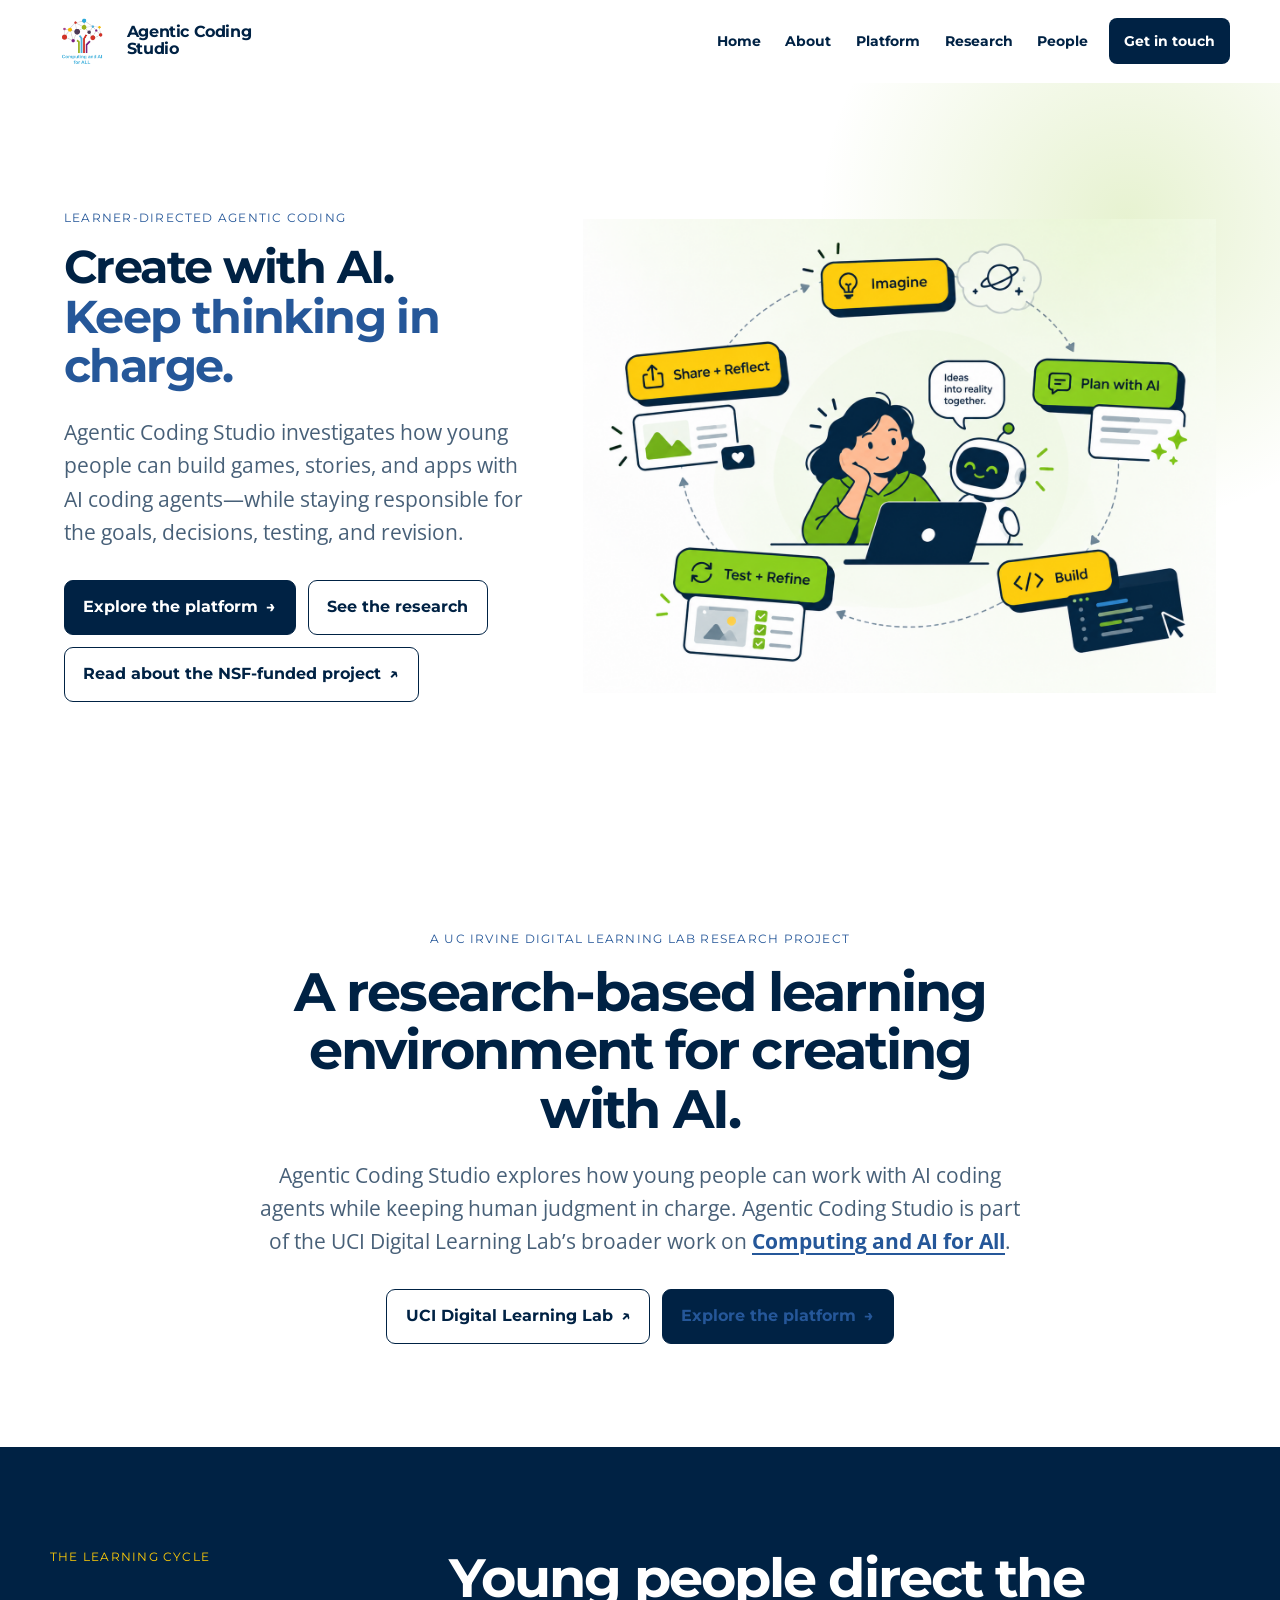
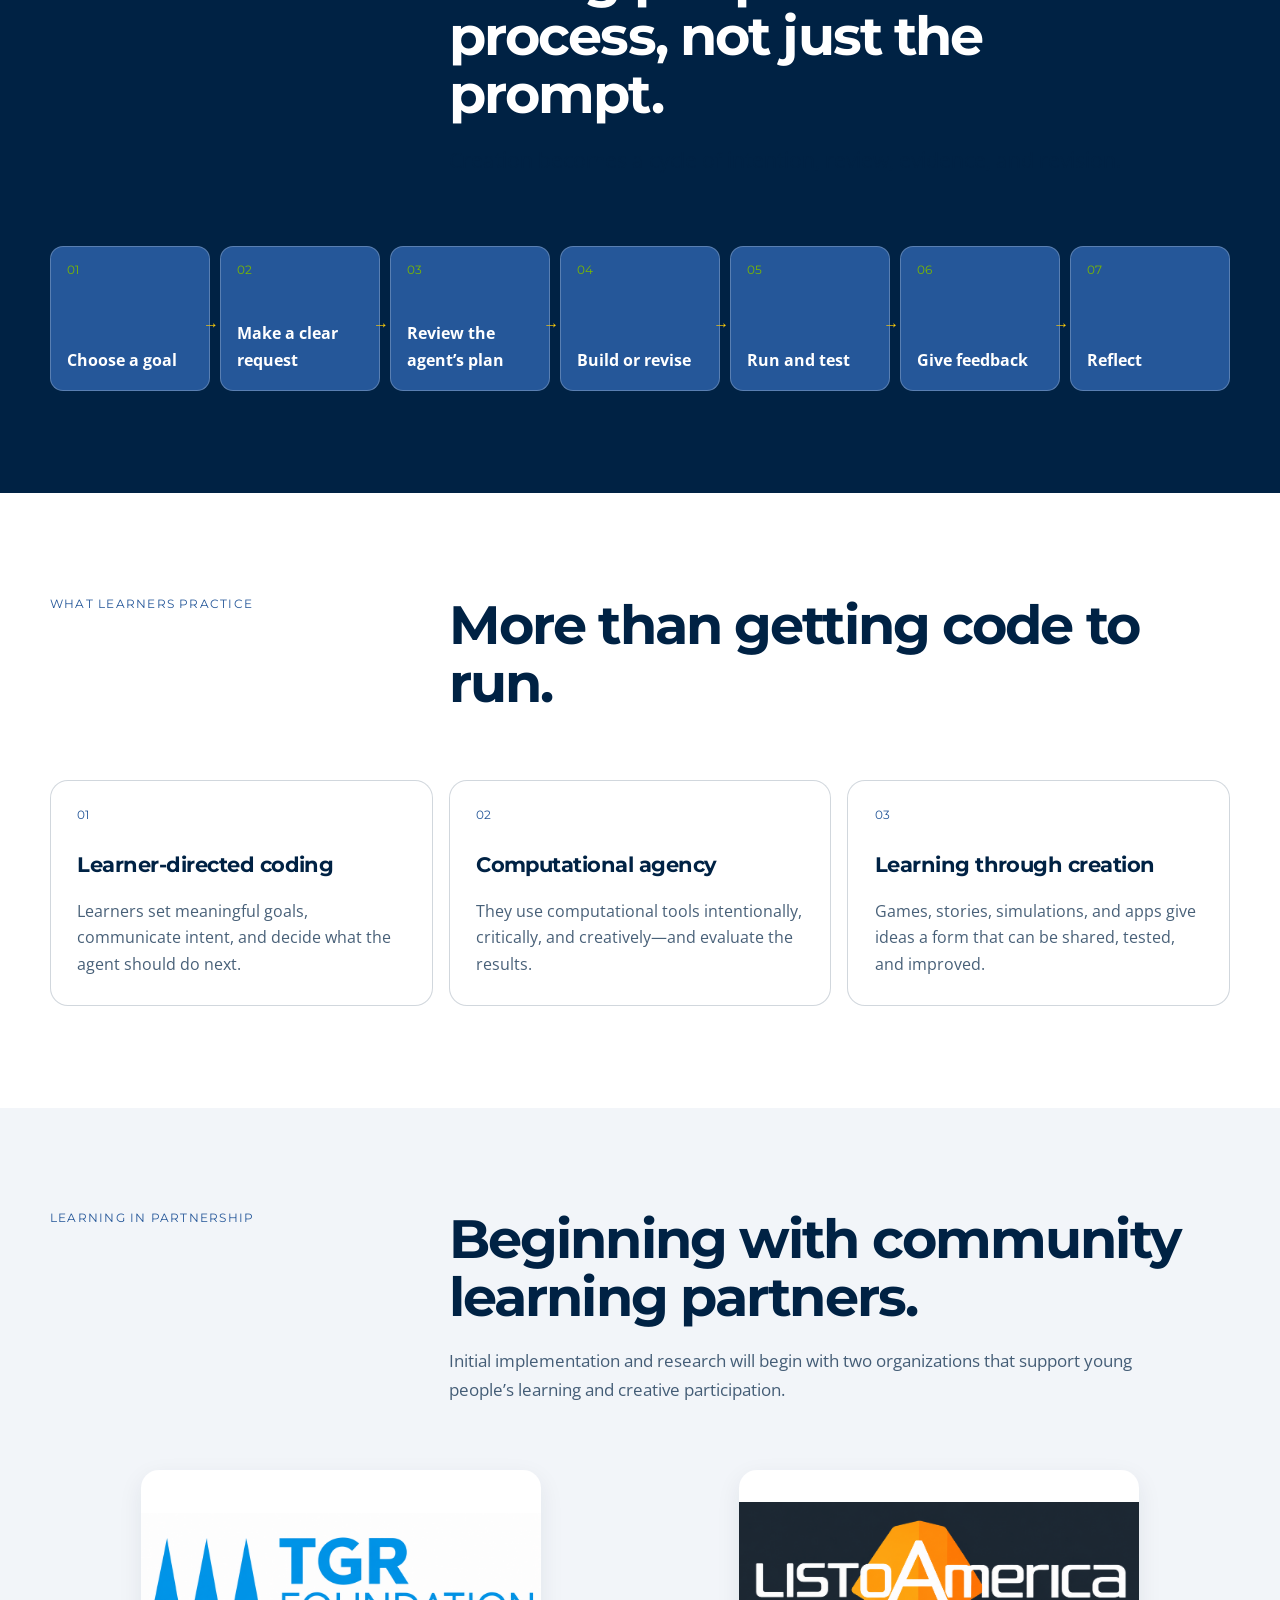
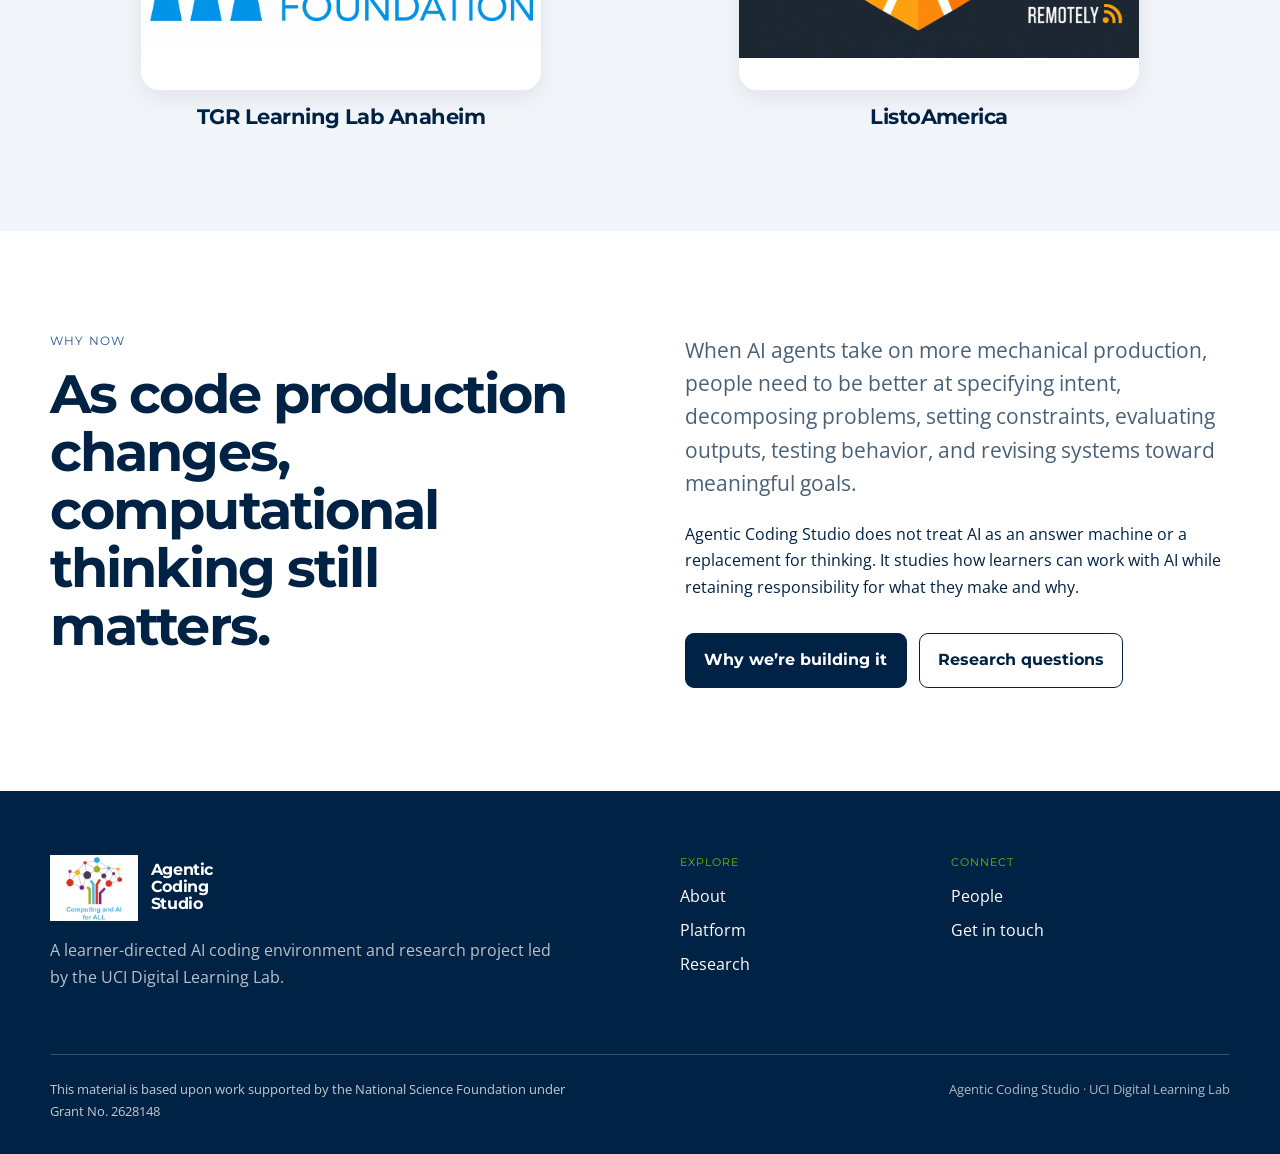
==== commit a2faf97f: "Use PNG partner logos on homepage" ====
--- a/index.html
+++ b/index.html
@@ -10,7 +10,7 @@
 <section class="project-overview"><div class="container"><div class="project-overview-content"><p class="eyebrow">A UC Irvine Digital Learning Lab research project</p><h2>A research-based learning environment for creating with AI.</h2><p class="lede">Agentic Coding Studio explores how young people can work with AI coding agents while keeping human judgment in charge. Agentic Coding Studio is part of the UCI Digital Learning Lab’s broader work on <a href="https://www.computingandaiforall.org/">Computing and AI for All</a>.</p><div class="actions"><a class="button secondary" href="https://www.digitallearninglab.org/">UCI Digital Learning Lab <span aria-hidden="true">↗</span></a><a class="button" href="platform.html">Explore the platform <span aria-hidden="true">→</span></a></div></div></div></section>
 <section class="cycle-section"><div class="container"><div class="section-head"><div><p class="eyebrow">The learning cycle</p></div><div><h2>Young people direct the process, not just the prompt.</h2><p class="lede">Creation becomes a cycle of intention, review, evidence, and revision.</p></div></div><ol class="cycle"><li>Choose a goal</li><li>Make a clear request</li><li>Review the agent’s plan</li><li>Build or revise</li><li>Run and test</li><li>Give feedback</li><li>Reflect</li></ol></div></section>
 <section><div class="container"><div class="section-head"><p class="eyebrow">What learners practice</p><h2>More than getting code to run.</h2></div><div class="cards"><article class="card"><span class="number">01</span><h3>Learner-directed coding</h3><p>Learners set meaningful goals, communicate intent, and decide what the agent should do next.</p></article><article class="card"><span class="number">02</span><h3>Computational agency</h3><p>They use computational tools intentionally, critically, and creatively—and evaluate the results.</p></article><article class="card"><span class="number">03</span><h3>Learning through creation</h3><p>Games, stories, simulations, and apps give ideas a form that can be shared, tested, and improved.</p></article></div></div></section>
-<section class="section-tint"><div class="container"><div class="section-head"><p class="eyebrow">Learning in partnership</p><div><h2>Beginning with community learning partners.</h2><p class="section-intro">Initial implementation and research will begin with two organizations that support young people’s learning and creative participation.</p></div></div><div class="partner-grid partner-grid-two"><a class="partner-logo-link" href="https://anaheim.tgrlearninglab.org/"><span class="partner-logo-frame"><img src="assets/tgr-learning-lab-anaheim-logo.svg" alt="TGR Learning Lab Anaheim logo"></span><h3>TGR Learning Lab Anaheim</h3></a><a class="partner-logo-link" href="https://www.listoamerica.org/"><span class="partner-logo-frame"><img src="assets/listoamerica-logo.svg" alt="ListoAmerica logo"></span><h3>ListoAmerica</h3></a></div></div></section>
+<section class="section-tint"><div class="container"><div class="section-head"><p class="eyebrow">Learning in partnership</p><div><h2>Beginning with community learning partners.</h2><p class="section-intro">Initial implementation and research will begin with two organizations that support young people’s learning and creative participation.</p></div></div><div class="partner-grid partner-grid-two"><a class="partner-logo-link" href="https://anaheim.tgrlearninglab.org/"><span class="partner-logo-frame"><img src="assets/TGR%20logo.png" alt="TGR Learning Lab Anaheim logo"></span><h3>TGR Learning Lab Anaheim</h3></a><a class="partner-logo-link" href="https://www.listoamerica.org/"><span class="partner-logo-frame"><img src="assets/ListoA%20logo.png" alt="ListoAmerica logo"></span><h3>ListoAmerica</h3></a></div></div></section>
 <section><div class="container split"><div><p class="eyebrow">Why now</p><h2>As code production changes, computational thinking still matters.</h2></div><div><p class="lede">When AI agents take on more mechanical production, people need to be better at specifying intent, decomposing problems, setting constraints, evaluating outputs, testing behavior, and revising systems toward meaningful goals.</p><p>Agentic Coding Studio does not treat AI as an answer machine or a replacement for thinking. It studies how learners can work with AI while retaining responsibility for what they make and why.</p><div class="actions"><a class="button" href="about.html">Why we’re building it</a><a class="button secondary" href="research.html">Research questions</a></div></div></div></section></main><footer class="site-footer"><div class="container"><div class="footer-grid"><div><a class="brand" href="index.html"><img class="brand-logo" src="assets/Computing%20and%20AI%20for%20ALL.jpg" alt="Computing and AI for ALL" width="960" height="720"><span>Agentic Coding<br>Studio</span></a><p>A learner-directed AI coding environment and research project led by the UCI Digital Learning Lab.</p></div><div><div class="footer-label">Explore</div><ul><li><a href="about.html">About</a></li><li><a href="platform.html">Platform</a></li><li><a href="research.html">Research</a></li></ul></div><div><div class="footer-label">Connect</div><ul><li><a href="people.html">People</a></li><li><a href="contact.html">Get in touch</a></li></ul></div></div><div class="footer-bottom"><p class="nsf">This material is based upon work supported by the National Science Foundation under Grant No. 2628148</p><span>Agentic Coding Studio · UCI Digital Learning Lab</span></div></div></footer>
 <script src="assets/site.js"></script>
 </body></html>
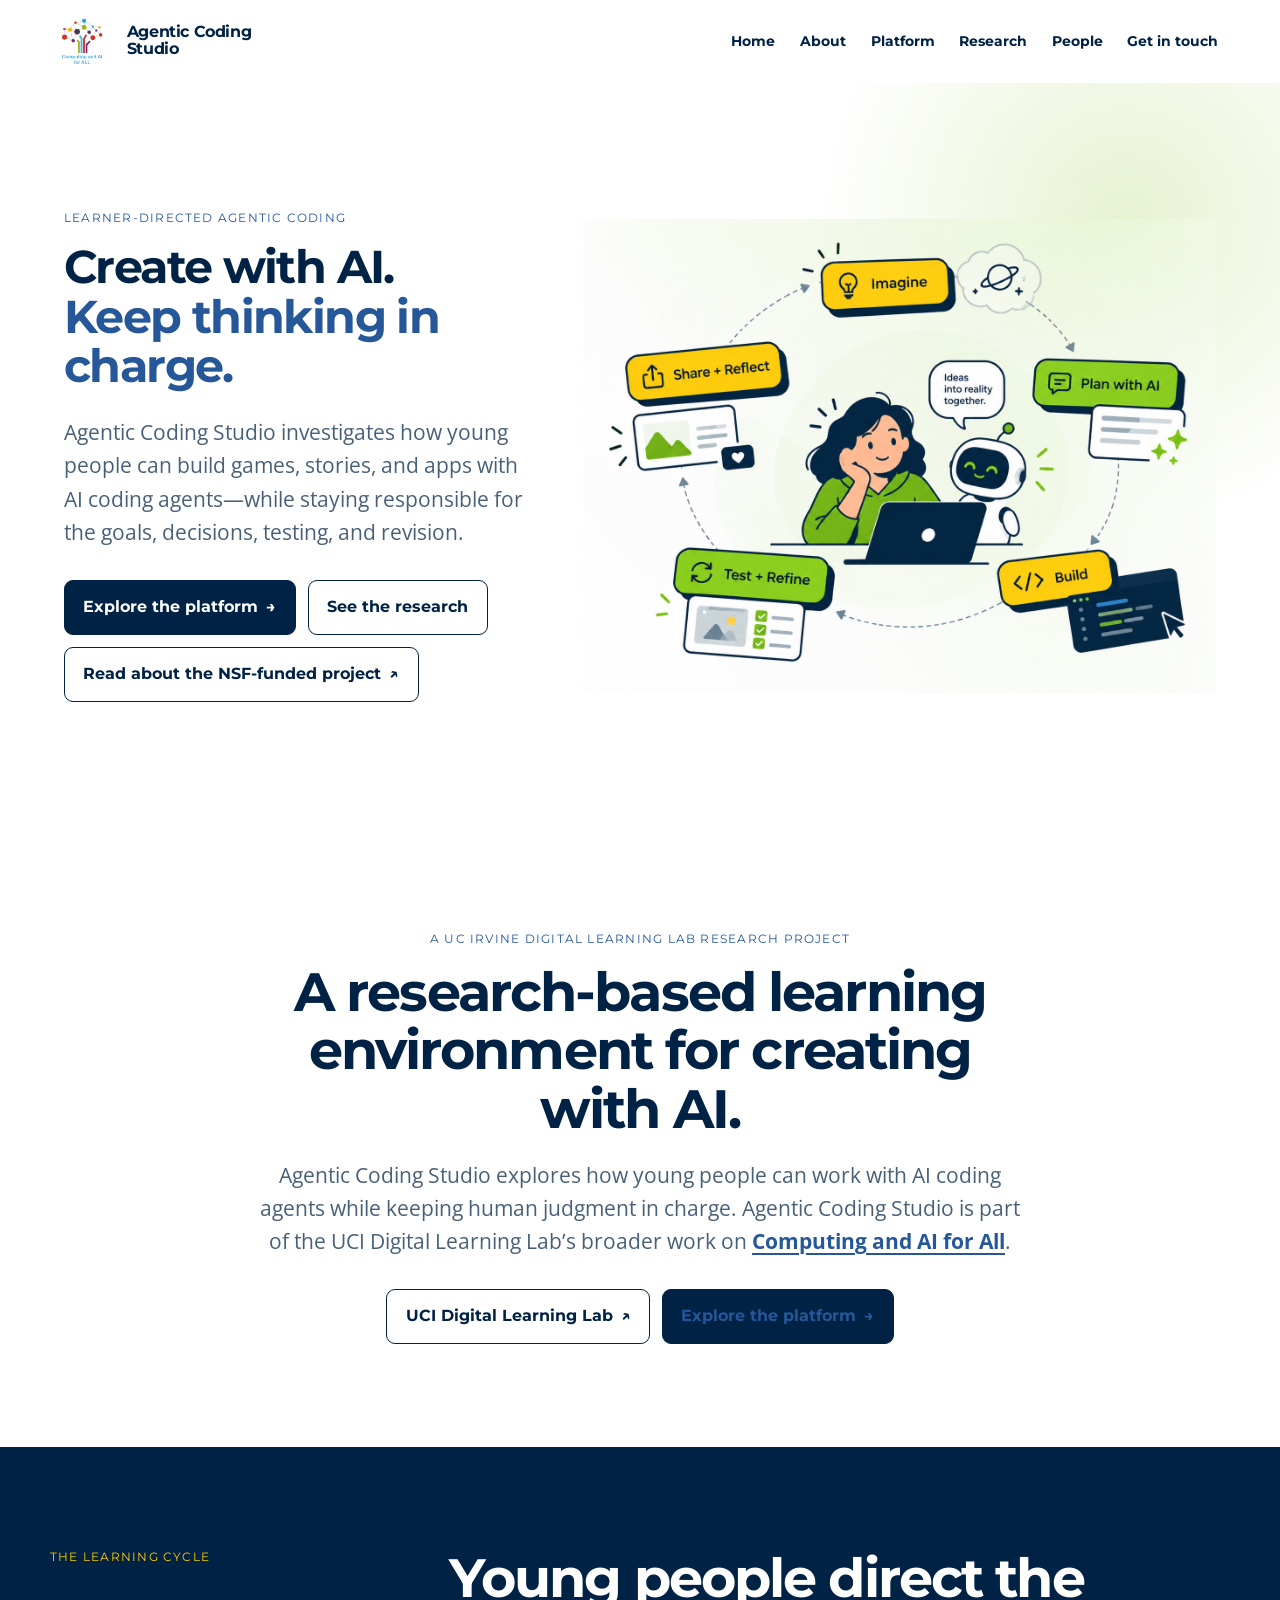
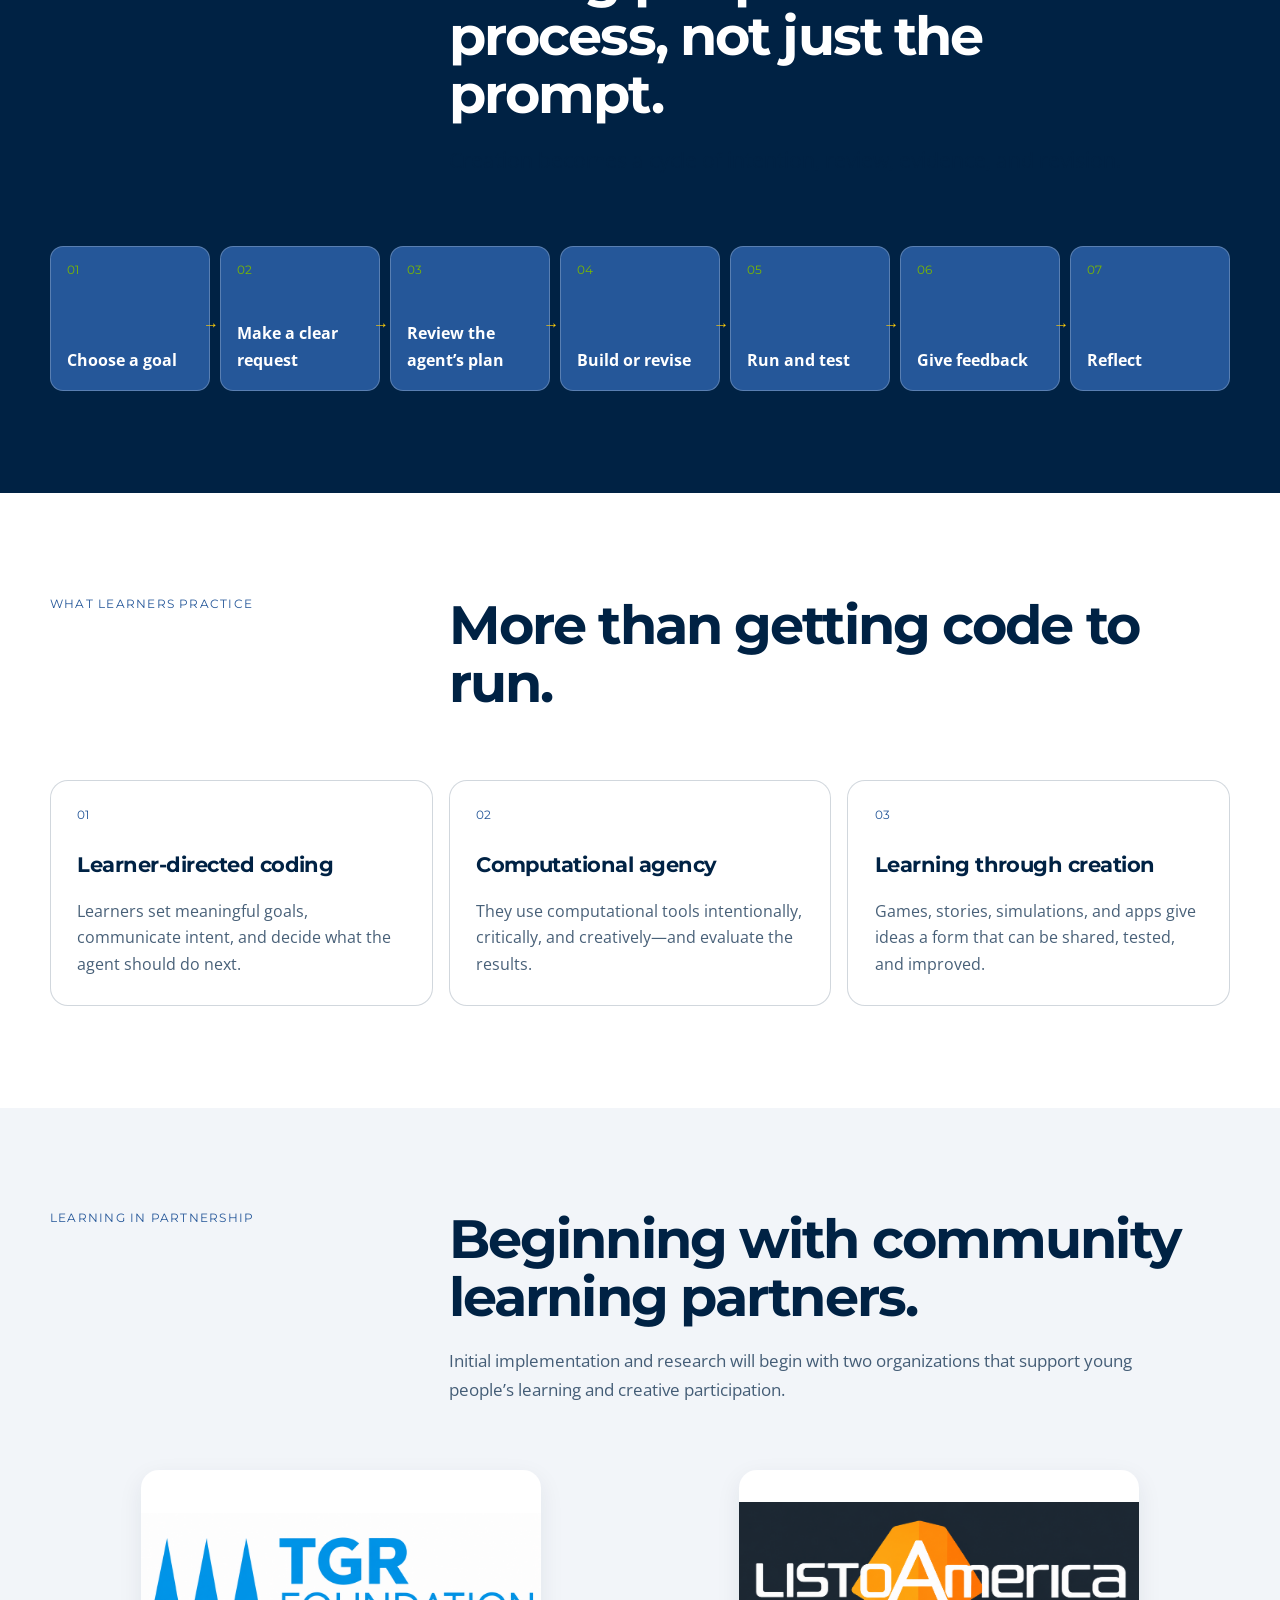
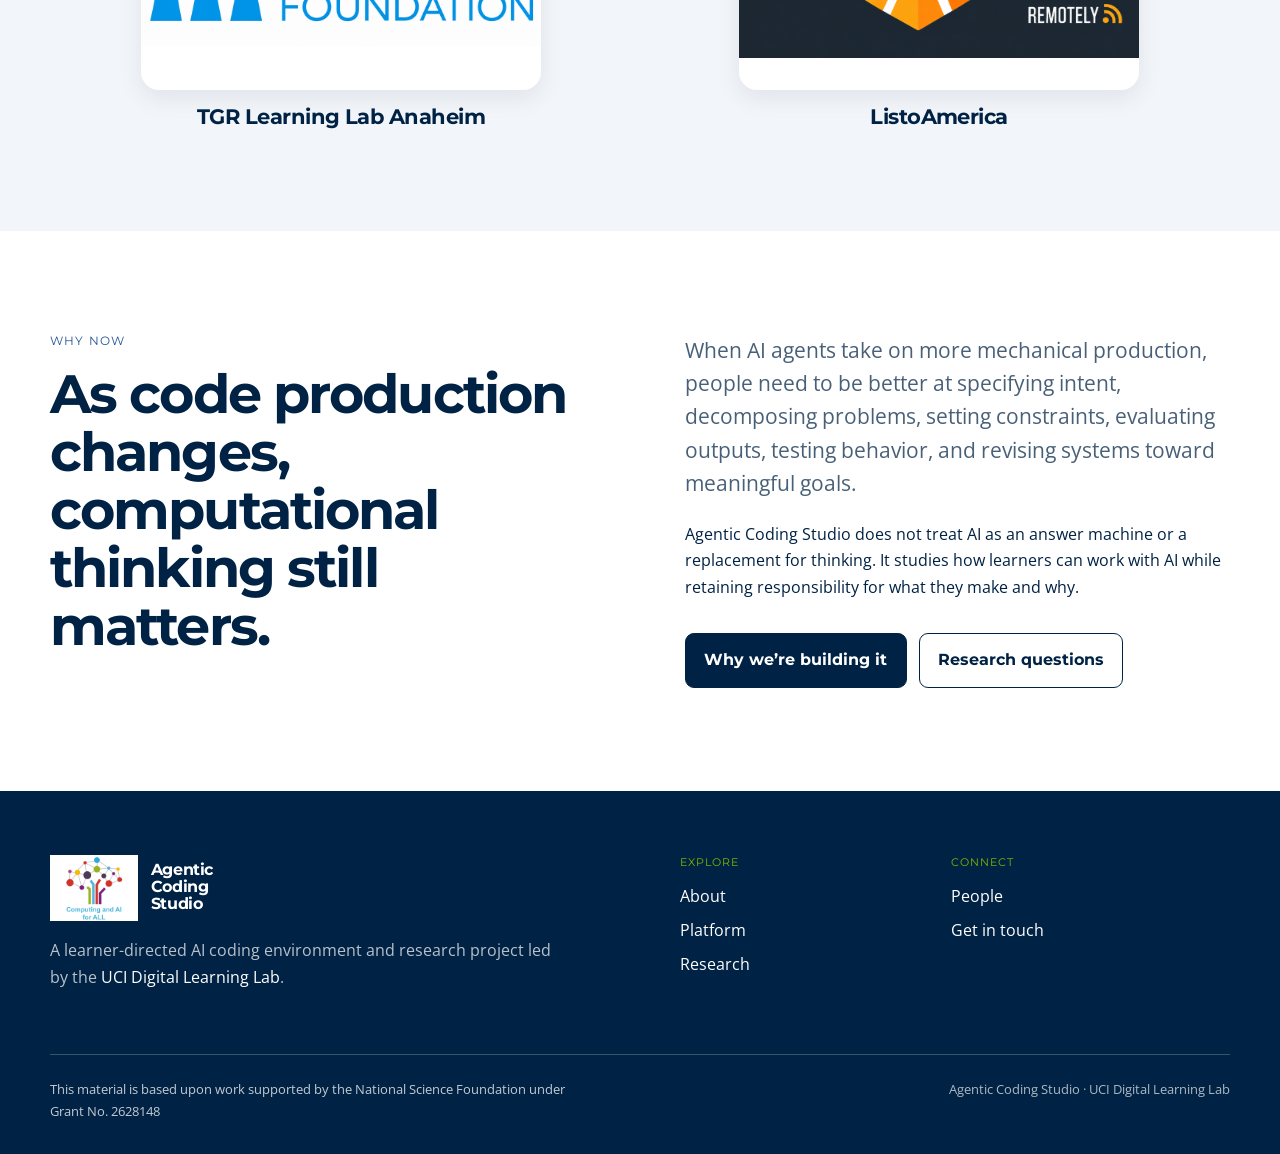
==== commit 9f53d939: "Match contact navigation styling and link footer lab name" ====
--- a/index.html
+++ b/index.html
@@ -3,7 +3,7 @@
 <a class="brand" href="index.html" aria-current="page" aria-label="Agentic Coding Studio home"><img class="brand-logo" src="assets/Computing%20and%20AI%20for%20ALL.jpg" alt="Computing and AI for ALL" width="960" height="720"><span>Agentic Coding<br>Studio</span></a>
 <button class="menu-button" type="button" aria-expanded="false" aria-controls="site-nav">Menu</button>
 <nav aria-label="Primary"><ul class="nav-list" id="site-nav">
-<li><a href="index.html">Home</a></li><li><a href="about.html">About</a></li><li><a href="platform.html">Platform</a></li><li><a href="research.html">Research</a></li><li><a href="people.html">People</a></li><li><a class="contact-link" href="contact.html">Get in touch</a></li>
+<li><a href="index.html">Home</a></li><li><a href="about.html">About</a></li><li><a href="platform.html">Platform</a></li><li><a href="research.html">Research</a></li><li><a href="people.html">People</a></li><li><a href="contact.html">Get in touch</a></li>
 </ul></nav></div></header>
 <main id="main">
 <section class="hero hero-home"><div class="container hero-grid"><div><p class="eyebrow">Learner-directed agentic coding</p><h1>Create with AI.<br><span>Keep thinking in charge.</span></h1><p class="lede">Agentic Coding Studio investigates how young people can build games, stories, and apps with AI coding agents—while staying responsible for the goals, decisions, testing, and revision.</p><div class="actions"><a class="button" href="platform.html">Explore the platform <span aria-hidden="true">→</span></a><a class="button secondary" href="research.html">See the research</a><a class="button secondary" href="https://drive.google.com/file/d/1i6zkVuX5a1_tt1JKTI5XqCLp001dNQ0z/view" target="_blank" rel="noopener">Read about the NSF-funded project <span aria-hidden="true">↗</span></a></div></div><div class="hero-home-image"><img src="assets/Homepage-pic1.png" alt="Young learners creating with AI"></div></div></section>
@@ -11,6 +11,6 @@
 <section class="cycle-section"><div class="container"><div class="section-head"><div><p class="eyebrow">The learning cycle</p></div><div><h2>Young people direct the process, not just the prompt.</h2><p class="lede">Creation becomes a cycle of intention, review, evidence, and revision.</p></div></div><ol class="cycle"><li>Choose a goal</li><li>Make a clear request</li><li>Review the agent’s plan</li><li>Build or revise</li><li>Run and test</li><li>Give feedback</li><li>Reflect</li></ol></div></section>
 <section><div class="container"><div class="section-head"><p class="eyebrow">What learners practice</p><h2>More than getting code to run.</h2></div><div class="cards"><article class="card"><span class="number">01</span><h3>Learner-directed coding</h3><p>Learners set meaningful goals, communicate intent, and decide what the agent should do next.</p></article><article class="card"><span class="number">02</span><h3>Computational agency</h3><p>They use computational tools intentionally, critically, and creatively—and evaluate the results.</p></article><article class="card"><span class="number">03</span><h3>Learning through creation</h3><p>Games, stories, simulations, and apps give ideas a form that can be shared, tested, and improved.</p></article></div></div></section>
 <section class="section-tint"><div class="container"><div class="section-head"><p class="eyebrow">Learning in partnership</p><div><h2>Beginning with community learning partners.</h2><p class="section-intro">Initial implementation and research will begin with two organizations that support young people’s learning and creative participation.</p></div></div><div class="partner-grid partner-grid-two"><a class="partner-logo-link" href="https://anaheim.tgrlearninglab.org/"><span class="partner-logo-frame"><img src="assets/TGR%20logo.png" alt="TGR Learning Lab Anaheim logo"></span><h3>TGR Learning Lab Anaheim</h3></a><a class="partner-logo-link" href="https://www.listoamerica.org/"><span class="partner-logo-frame"><img src="assets/ListoA%20logo.png" alt="ListoAmerica logo"></span><h3>ListoAmerica</h3></a></div></div></section>
-<section><div class="container split"><div><p class="eyebrow">Why now</p><h2>As code production changes, computational thinking still matters.</h2></div><div><p class="lede">When AI agents take on more mechanical production, people need to be better at specifying intent, decomposing problems, setting constraints, evaluating outputs, testing behavior, and revising systems toward meaningful goals.</p><p>Agentic Coding Studio does not treat AI as an answer machine or a replacement for thinking. It studies how learners can work with AI while retaining responsibility for what they make and why.</p><div class="actions"><a class="button" href="about.html">Why we’re building it</a><a class="button secondary" href="research.html">Research questions</a></div></div></div></section></main><footer class="site-footer"><div class="container"><div class="footer-grid"><div><a class="brand" href="index.html"><img class="brand-logo" src="assets/Computing%20and%20AI%20for%20ALL.jpg" alt="Computing and AI for ALL" width="960" height="720"><span>Agentic Coding<br>Studio</span></a><p>A learner-directed AI coding environment and research project led by the UCI Digital Learning Lab.</p></div><div><div class="footer-label">Explore</div><ul><li><a href="about.html">About</a></li><li><a href="platform.html">Platform</a></li><li><a href="research.html">Research</a></li></ul></div><div><div class="footer-label">Connect</div><ul><li><a href="people.html">People</a></li><li><a href="contact.html">Get in touch</a></li></ul></div></div><div class="footer-bottom"><p class="nsf">This material is based upon work supported by the National Science Foundation under Grant No. 2628148</p><span>Agentic Coding Studio · UCI Digital Learning Lab</span></div></div></footer>
+<section><div class="container split"><div><p class="eyebrow">Why now</p><h2>As code production changes, computational thinking still matters.</h2></div><div><p class="lede">When AI agents take on more mechanical production, people need to be better at specifying intent, decomposing problems, setting constraints, evaluating outputs, testing behavior, and revising systems toward meaningful goals.</p><p>Agentic Coding Studio does not treat AI as an answer machine or a replacement for thinking. It studies how learners can work with AI while retaining responsibility for what they make and why.</p><div class="actions"><a class="button" href="about.html">Why we’re building it</a><a class="button secondary" href="research.html">Research questions</a></div></div></div></section></main><footer class="site-footer"><div class="container"><div class="footer-grid"><div><a class="brand" href="index.html"><img class="brand-logo" src="assets/Computing%20and%20AI%20for%20ALL.jpg" alt="Computing and AI for ALL" width="960" height="720"><span>Agentic Coding<br>Studio</span></a><p>A learner-directed AI coding environment and research project led by the <a href="https://www.digitallearninglab.org/">UCI Digital Learning Lab</a>.</p></div><div><div class="footer-label">Explore</div><ul><li><a href="about.html">About</a></li><li><a href="platform.html">Platform</a></li><li><a href="research.html">Research</a></li></ul></div><div><div class="footer-label">Connect</div><ul><li><a href="people.html">People</a></li><li><a href="contact.html">Get in touch</a></li></ul></div></div><div class="footer-bottom"><p class="nsf">This material is based upon work supported by the National Science Foundation under Grant No. 2628148</p><span>Agentic Coding Studio · UCI Digital Learning Lab</span></div></div></footer>
 <script src="assets/site.js"></script>
 </body></html>
--- a/assets/styles.css
+++ b/assets/styles.css
@@ -208,3 +208,21 @@
 .person-photo-safoura { object-fit:contain; object-position:center top; background:var(--soft); }
 .person-email { display:inline-block; margin-top:.65rem; color:var(--blue-2); font-weight:700; overflow-wrap:anywhere; }
 @media(max-width:720px){.people-grid .person{grid-template-columns:1fr}.people-grid .person .advisor-photo-frame{margin-bottom:.25rem}}
+
+/* Responsive overview video on the Platform page. */
+.platform-video { max-width:960px; margin-top:2rem; overflow:hidden; aspect-ratio:16/9; border:1px solid var(--line); border-radius:var(--radius); background:var(--ink); box-shadow:var(--shadow); }
+.platform-video iframe { display:block; width:100%; height:100%; border:0; }
+
+/* Compact profile links keep the People page focused on names and bios. */
+.person-link { display:inline-grid; width:42px; height:42px; margin-top:.9rem; place-items:center; border:1px solid var(--line); border-radius:50%; background:var(--white); color:var(--blue-2); text-decoration:none; transition:background-color .2s ease,color .2s ease,transform .2s ease; }
+.person-link svg { width:21px; height:21px; fill:none; stroke:currentColor; stroke-width:1.9; stroke-linecap:round; stroke-linejoin:round; }
+.person-link:hover,.person-link:focus-visible { background:var(--blue-2); color:var(--white); transform:translateY(-2px); }
+.person-link-linkedin svg { fill:currentColor; stroke:none; }
+
+/* Contact form submission feedback and bot-trap field. */
+.form-honeypot { position:absolute; left:-10000px; width:1px; height:1px; overflow:hidden; }
+.form-status { margin:.5rem 0 0; padding:.85rem 1rem; border-radius:9px; font-weight:700; }
+.form-status[data-state="success"] { color:#174d11; background:#e5f4e2; border:1px solid #7ab800; }
+.form-status[data-state="error"] { color:#7b1f1f; background:#fff0f0; border:1px solid #c75b5b; }
+.contact-form .button:disabled { cursor:not-allowed; opacity:.58; }
+.turnstile-widget { min-height:65px; margin-top:.75rem; }
